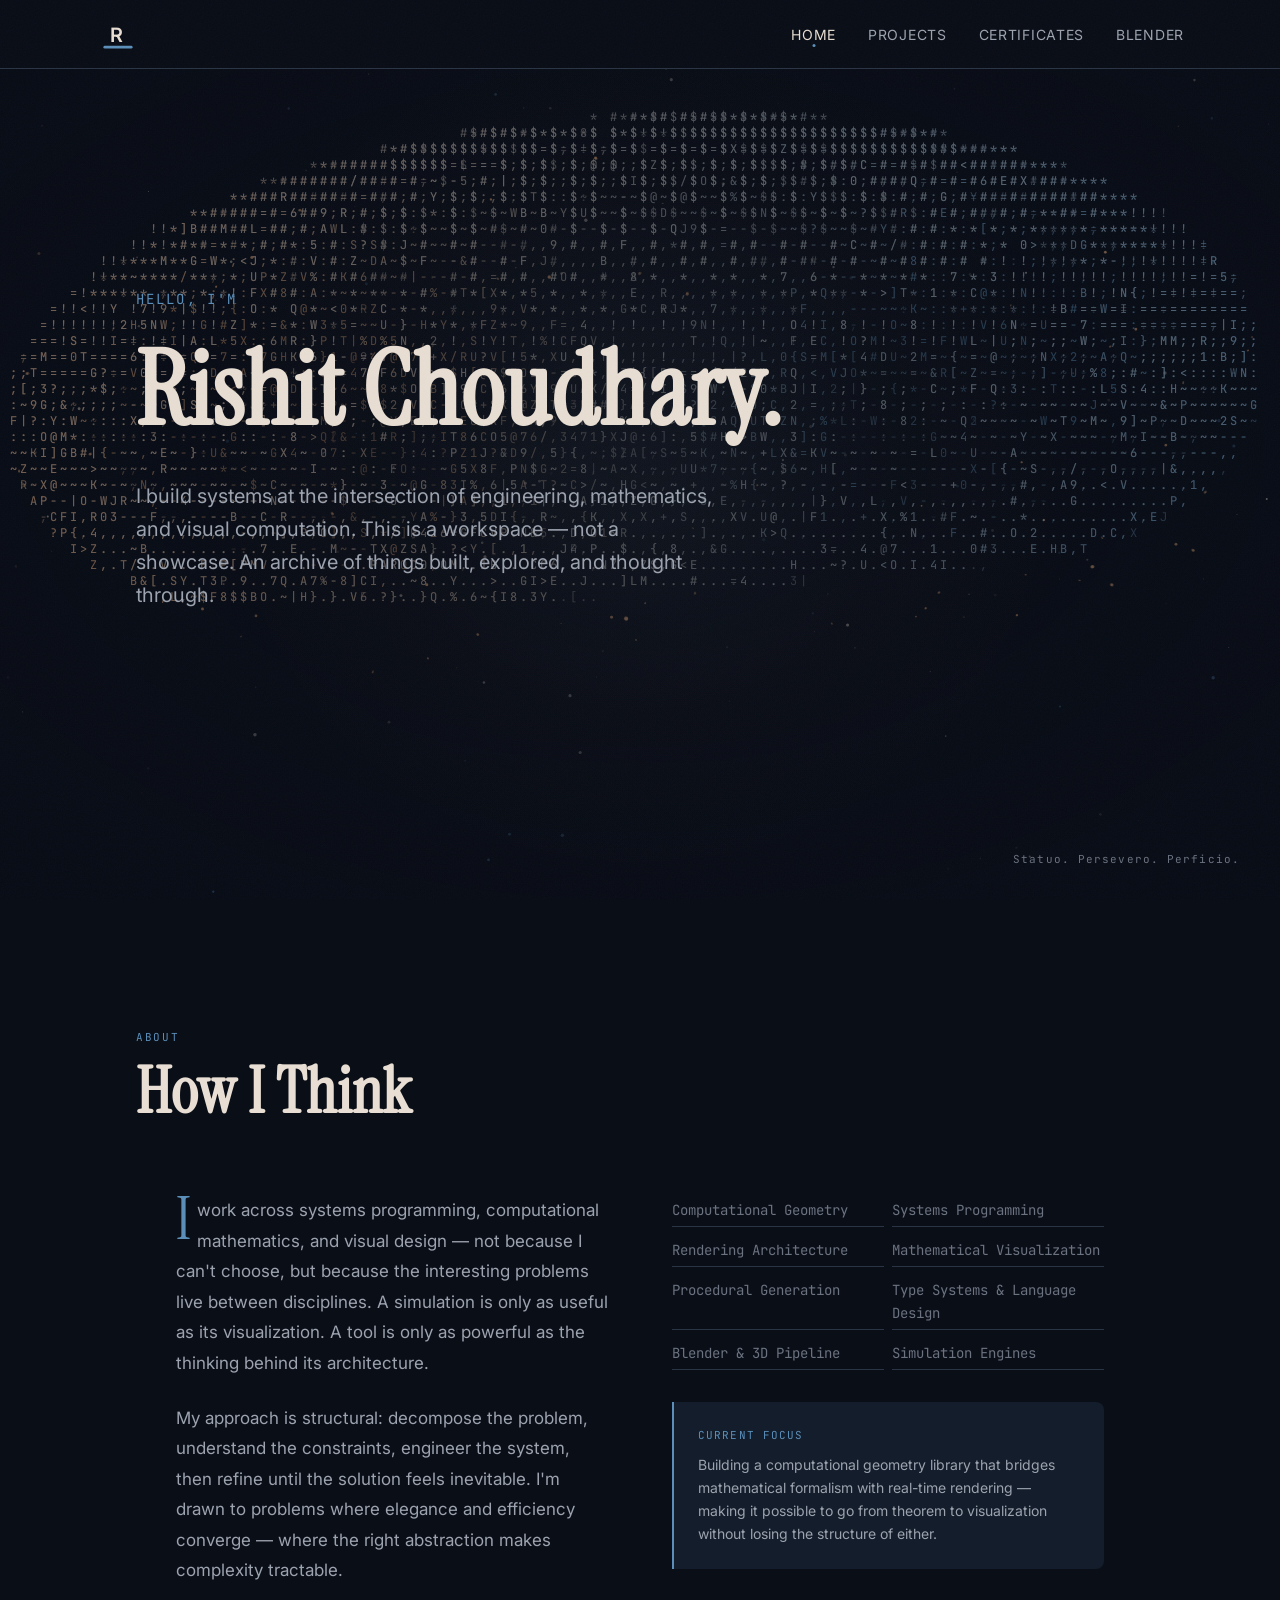
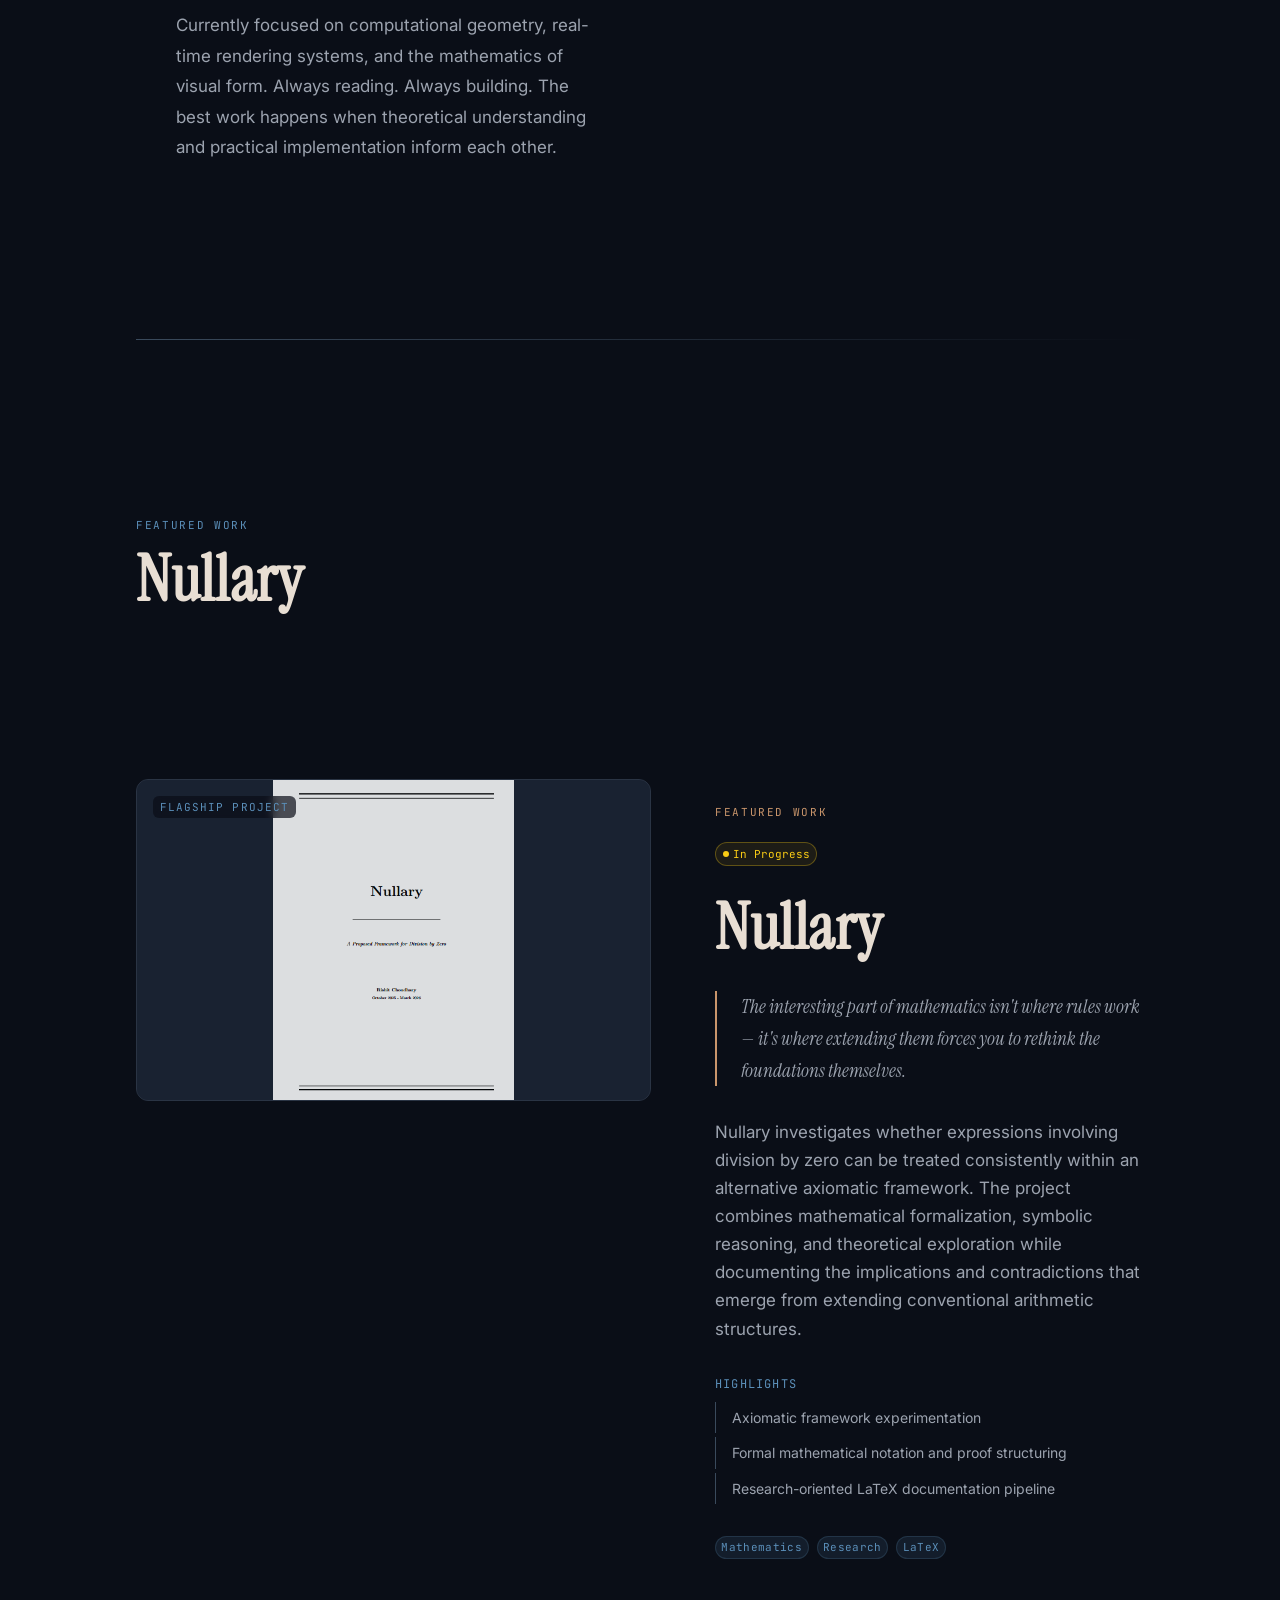
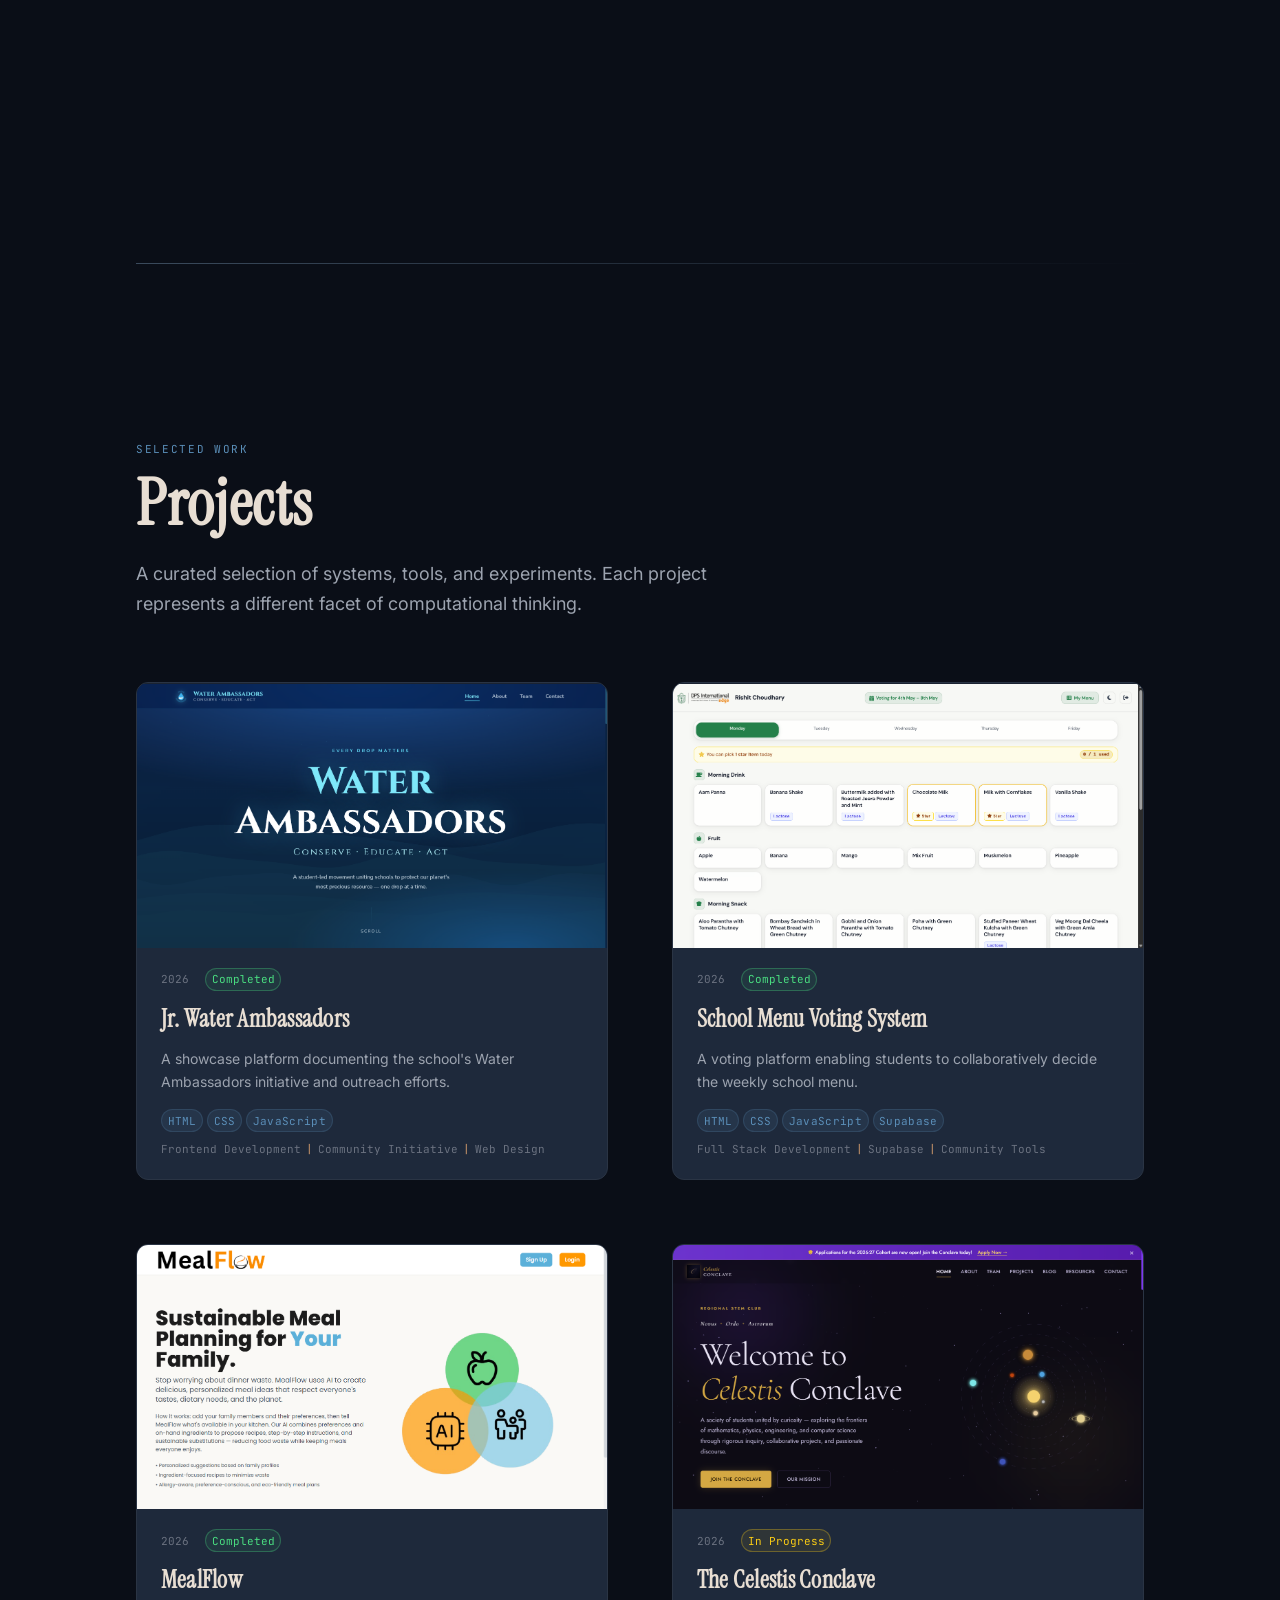
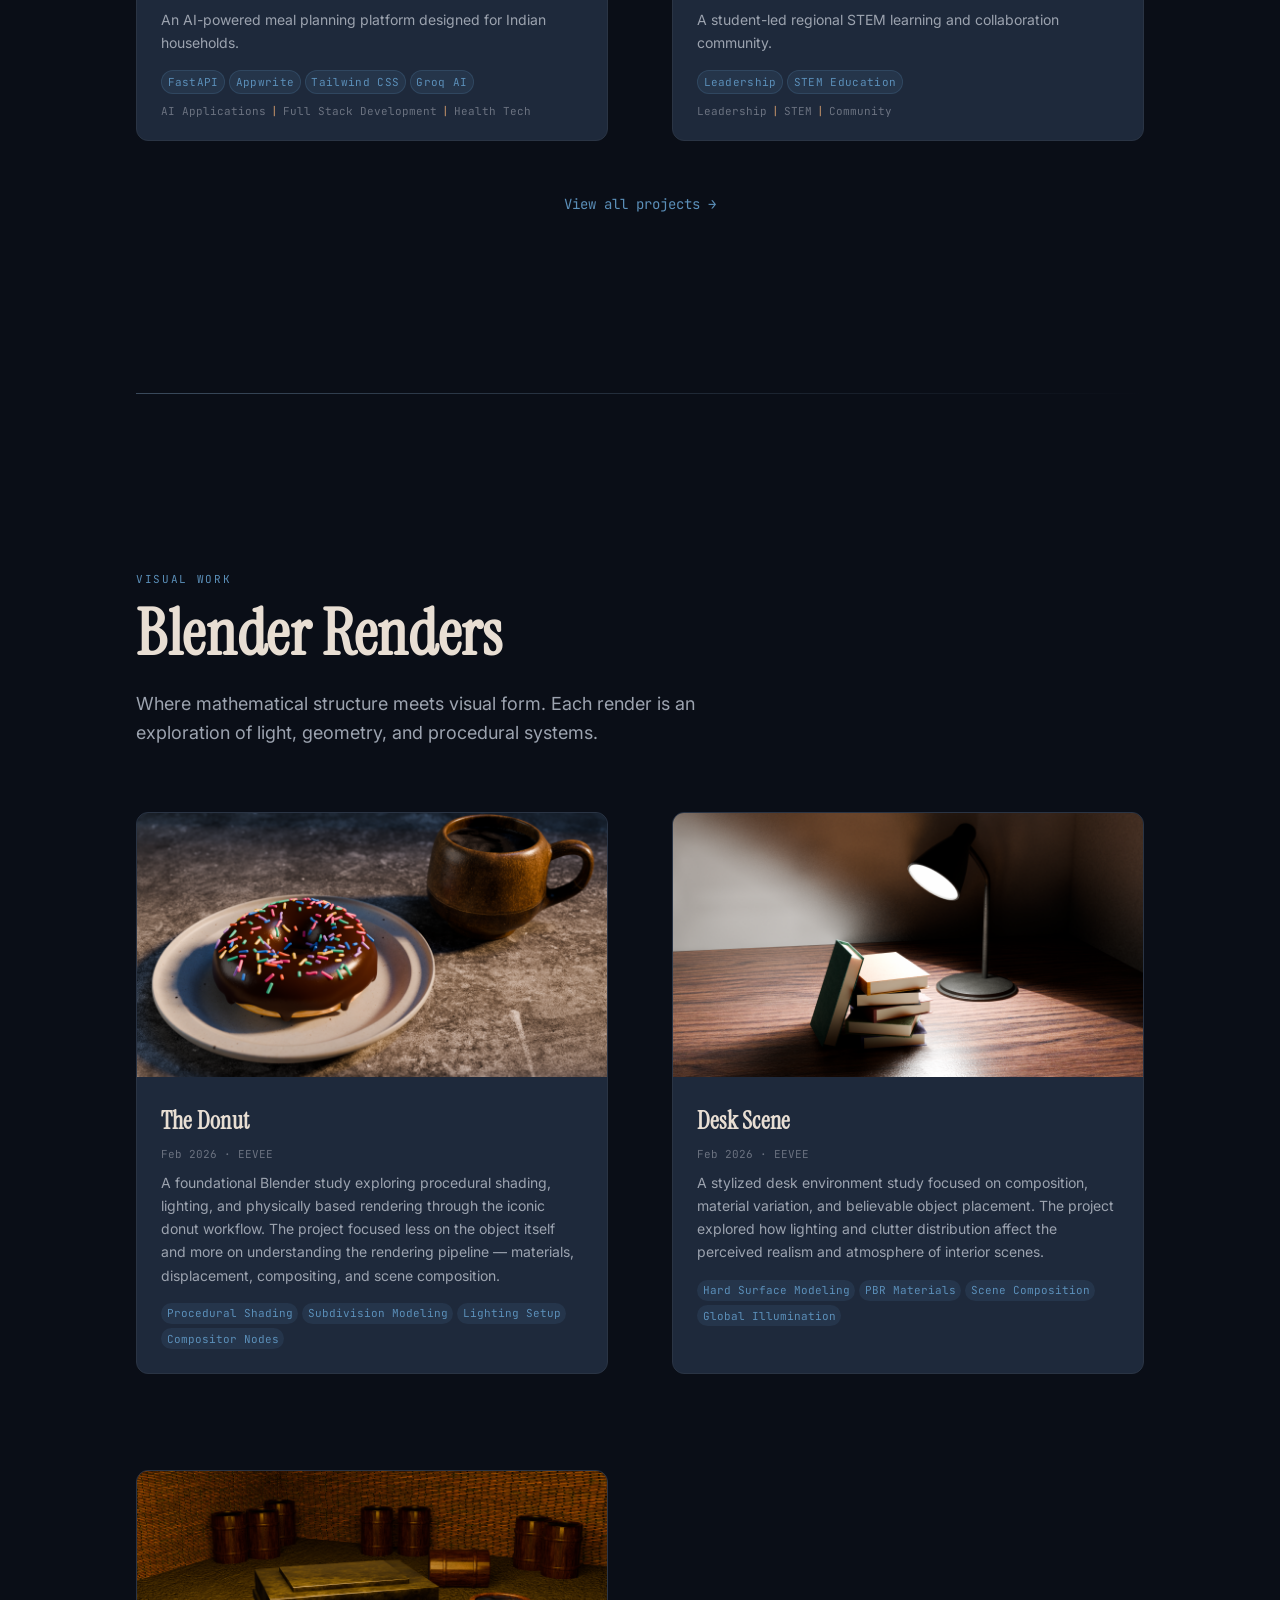
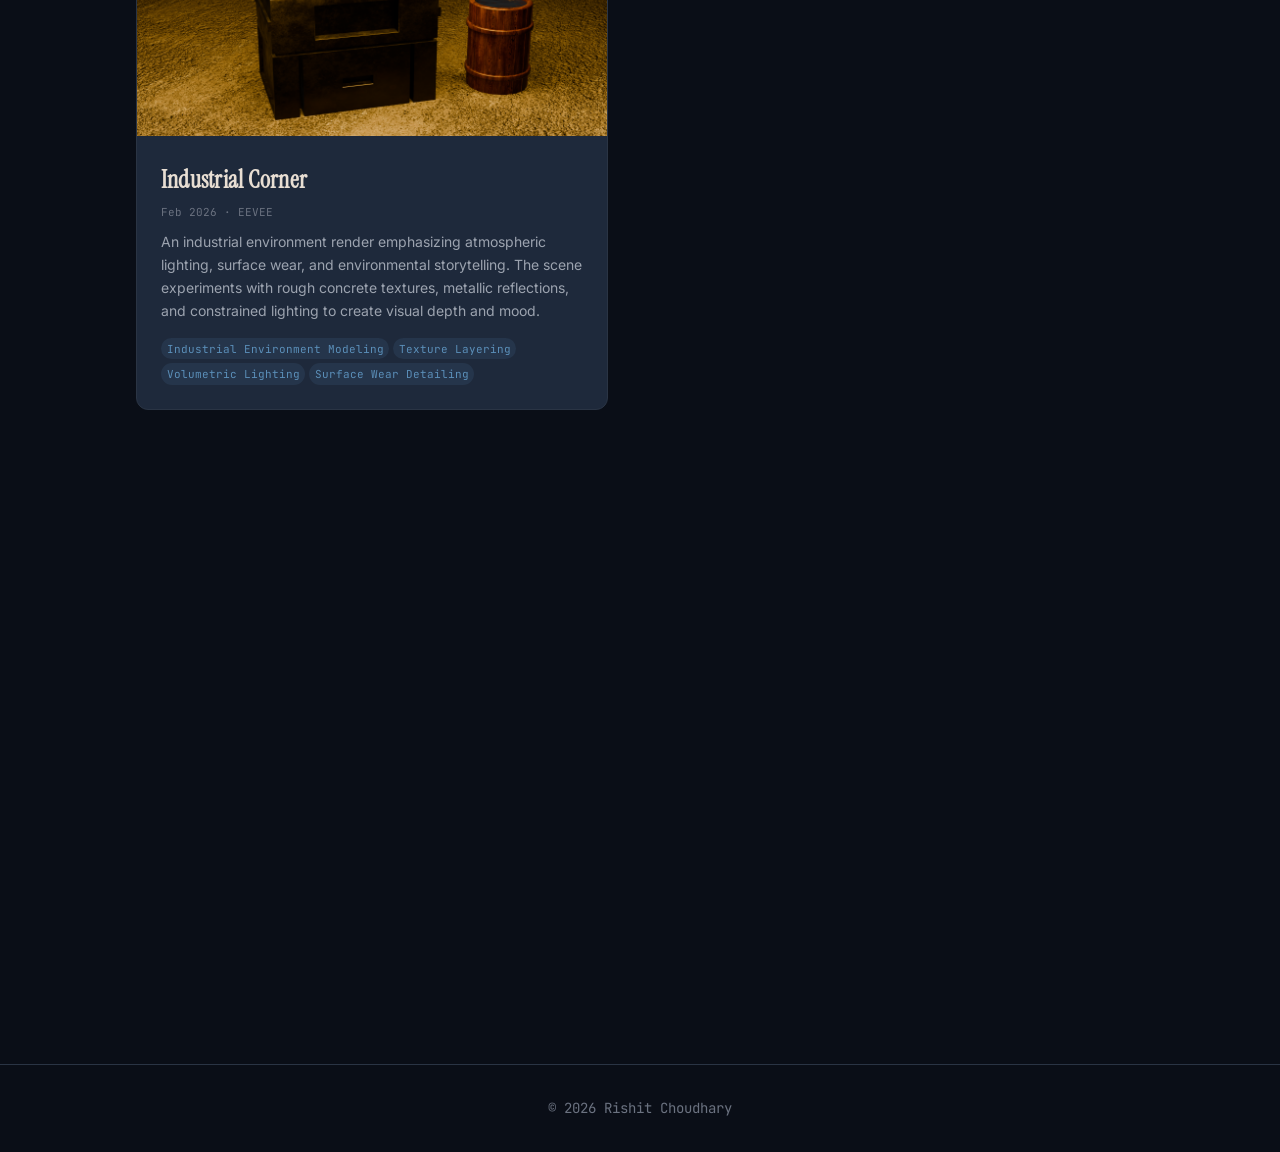
==== index.html @ a203caaf "Monogram changes" ====
<!doctype html>
<html lang="en">
    <head>
        <meta charset="UTF-8" />
        <meta name="viewport" content="width=device-width, initial-scale=1.0" />
        <title>Rishit — Systems, Computation, Visual Thinking</title>
        <meta
            name="description"
            content="Personal computational workspace. Systems programming, mathematical experimentation, and visual computation."
        />
        <link rel="stylesheet" href="assets/css/main.css" />
        <!-- Favicon placeholder -->
        <link rel="icon" href="assets/favicon/favicon.ico" type="image/x-icon" />
    </head>
    <body class="page page--home">
        <!-- Navbar -->
        <nav class="navbar" role="navigation" aria-label="Main navigation">
            <div class="navbar__inner">
                <a href="/index.html" class="navbar__brand"
                    ><span class="navbar__monogram"
                        ><svg viewBox="0 0 40 40" xmlns="http://www.w3.org/2000/svg">
                            <text class="navbar__monogram-letter" x="20" y="21">R</text>
                            <line
                                class="navbar__monogram-accent"
                                x1="8"
                                y1="32"
                                x2="32"
                                y2="32"
                                stroke-width="2.5"
                                stroke-linecap="round"
                            /></svg></span
                ></a>
                <ul class="navbar__links">
                    <!-- Dynamically rendered by main.js -->
                </ul>
                <button class="navbar__toggle" aria-label="Toggle menu" aria-expanded="false">
                    <span></span>
                    <span></span>
                    <span></span>
                </button>
            </div>
            <div class="navbar__mobile-menu">
                <div class="navbar__mobile-menu-links">
                    <!-- Dynamically rendered -->
                </div>
            </div>
        </nav>

        <!-- Hero Section -->
        <section class="hero" id="hero">
            <div class="hero__canvas-container" id="donut-canvas"></div>
            <div class="hero__content container">
                <div class="hero__greeting"></div>
                <h1 class="hero__title"></h1>
                <p class="hero__subtitle"></p>
            </div>

            <div class="hero__system-label"></div>
        </section>

        <!-- Philosophy Section -->
        <section class="section philosophy" id="philosophy">
            <div class="container">
                <div class="section__header reveal">
                    <div class="section__label">About</div>
                    <h2 class="section__title"></h2>
                </div>
                <div class="philosophy__content">
                    <div class="philosophy__text reveal reveal-delay-1"></div>
                    <div class="reveal reveal-delay-2">
                        <div class="philosophy__interests"></div>
                        <div class="philosophy__focus">
                            <div class="philosophy__focus-label">CURRENT FOCUS</div>
                            <div class="philosophy__focus-text"></div>
                        </div>
                    </div>
                </div>
            </div>
        </section>

        <!-- Section Divider -->
        <div class="container">
            <div class="section__divider"></div>
        </div>

        <!-- Featured Project (Cinematic Centerpiece) -->
        <section class="section" id="featured">
            <div class="container">
                <div class="section__header reveal">
                    <div class="section__label">Featured Work</div>
                    <h2 class="section__title">Computational Geometry Engine</h2>
                </div>
            </div>
            <div class="featured-project reveal"></div>
        </section>

        <!-- Section Divider -->
        <div class="container">
            <div class="section__divider"></div>
        </div>

        <!-- Curated Projects -->
        <section class="section" id="projects">
            <div class="container">
                <div class="section__header reveal">
                    <div class="section__label">Selected Work</div>
                    <h2 class="section__title">Projects</h2>
                    <p class="section__subtitle">
                        A curated selection of systems, tools, and experiments. Each project represents a different
                        facet of computational thinking.
                    </p>
                </div>
                <div class="home-projects__grid reveal">
                    <!-- Dynamically rendered by main.js -->
                </div>
                <div style="text-align: center; margin-top: var(--space-2xl)" class="reveal">
                    <a href="/projects.html" class="featured-project__link" style="font-size: 0.875rem"
                        >View all projects &rarr;</a
                    >
                </div>
            </div>
        </section>

        <!-- Section Divider -->
        <div class="container">
            <div class="section__divider"></div>
        </div>

        <!-- Blender Showcase -->
        <section class="section" id="blender">
            <div class="container">
                <div class="section__header reveal">
                    <div class="section__label">Visual Work</div>
                    <h2 class="section__title">Blender Renders</h2>
                    <p class="section__subtitle">
                        Where mathematical structure meets visual form. Each render is an exploration of light,
                        geometry, and procedural systems.
                    </p>
                </div>
                <div
                    class="home-blender__grid reveal"
                    style="
                        display: grid;
                        grid-template-columns: repeat(auto-fill, minmax(300px, 1fr));
                        gap: var(--space-3xl);
                    "
                >
                    <!-- Dynamically rendered by main.js -->
                </div>
                <div style="text-align: center; margin-top: var(--space-2xl)" class="reveal">
                    <a href="/blender.html" class="featured-project__link" style="font-size: 0.875rem"
                        >View all renders &rarr;</a
                    >
                </div>
            </div>
        </section>

        <!-- Contact Section -->
        <section class="section contact" id="contact">
            <div class="contact__inner container">
                <h2 class="contact__heading reveal"></h2>
                <p class="contact__statement reveal reveal-delay-1"></p>
                <div class="contact__links reveal reveal-delay-2"></div>
            </div>
        </section>

        <!-- Footer -->
        <footer class="footer">
            <div class="footer__inner">
                <div class="footer__copyright"></div>
                <div class="footer__built"></div>
            </div>
        </footer>

        <!-- Data Files (loaded first) -->
        <script src="assets/js/data/site.js"></script>
        <script src="assets/js/data/projects.js"></script>
        <script src="assets/js/data/certificates.js"></script>
        <script src="assets/js/data/blender.js"></script>

        <!-- JS Modules -->
        <script src="assets/js/modal.js"></script>
        <script src="assets/js/carousel.js"></script>
        <script src="assets/js/filters.js"></script>
        <script src="assets/js/main.js"></script>
    </body>
</html>
---- assets/css/main.css ----
/* ============================================================
   MAIN.CSS — Portfolio Design System
   "systems thinker with artistic precision"
   Editorial layouts · Engineered systems · Archival interfaces
   Cinematic minimalism · Computational aesthetics · Tactile dark
   ============================================================ */

/* ------------------------------------------------------------
   0. GOOGLE FONTS IMPORT
   ------------------------------------------------------------ */
@import url('https://fonts.googleapis.com/css2?family=Instrument+Serif:ital@0;1&family=Inter:wght@300;400;500;600&family=JetBrains+Mono:wght@300;400;500&display=swap');

/* ------------------------------------------------------------
   1. CUSTOM PROPERTIES
   ------------------------------------------------------------ */
:root {
    /* Color Palette */
    --bg-primary: #0a0e17;
    --bg-secondary: #111827;
    --bg-tertiary: #1a2332;
    --bg-surface: #1e293b;
    --bg-surface-hover: #243044;
    --border: #2a3444;
    --border-accent: #3a4a5c;
    --text-primary: #e8ded3;
    --text-secondary: #9ca3af;
    --text-tertiary: #6b7280;
    --accent-blue: #5b8fb9;
    --accent-amber: #c9956b;
    --accent-blue-dim: rgba(91, 143, 185, 0.12);
    --accent-amber-dim: rgba(201, 149, 107, 0.12);
    --overlay: rgba(5, 8, 15, 0.85);
    --noise-opacity: 0.03;

    /* Typography Scale */
    --hero-size: clamp(3.5rem, 8vw, 7.5rem);
    --h1-size: clamp(2.25rem, 5vw, 4rem);
    --h2-size: clamp(1.75rem, 3vw, 2.75rem);
    --h3-size: clamp(1.25rem, 2vw, 1.5rem);
    --body-size: 1.0625rem;
    --small-size: 0.875rem;
    --label-size: 0.75rem;
    --tiny-size: 0.6875rem;

    /* Font Weights */
    --weight-light: 300;
    --weight-regular: 400;
    --weight-medium: 500;
    --weight-semibold: 600;

    /* Line Heights */
    --lh-tight: 1.1;
    --lh-heading: 1.2;
    --lh-body: 1.65;
    --lh-relaxed: 1.8;

    /* Spacing System */
    --space-xs: 0.25rem;
    --space-sm: 0.5rem;
    --space-md: 1rem;
    --space-lg: 1.5rem;
    --space-xl: 2rem;
    --space-2xl: 3rem;
    --space-3xl: 4rem;
    --space-4xl: 6rem;
    --space-5xl: 8rem;
    --section-spacing: clamp(5rem, 10vw, 8rem);
    --content-max: 68rem;
    --content-max-wide: 84rem;
    --content-padding: clamp(1.25rem, 4vw, 2.5rem);
}

/* ------------------------------------------------------------
   2. RESET & BASE
   ------------------------------------------------------------ */
*,
*::before,
*::after {
    box-sizing: border-box;
    margin: 0;
    padding: 0;
}

html {
    font-size: 100%;
    scroll-behavior: smooth;
    -webkit-text-size-adjust: 100%;
    text-size-adjust: 100%;
}

body {
    min-height: 100vh;
    background-color: var(--bg-primary);
    color: var(--text-primary);
    font-family:
        'Inter',
        -apple-system,
        BlinkMacSystemFont,
        'Segoe UI',
        system-ui,
        sans-serif;
    font-size: var(--body-size);
    line-height: var(--lh-body);
    font-weight: var(--weight-regular);
    -webkit-font-smoothing: antialiased;
    -moz-osx-font-smoothing: grayscale;
    text-rendering: optimizeLegibility;
    overflow-x: hidden;
}

::selection {
    background-color: rgba(91, 143, 185, 0.35);
    color: var(--text-primary);
}

::-moz-selection {
    background-color: rgba(91, 143, 185, 0.35);
    color: var(--text-primary);
}

img,
picture,
video,
canvas,
svg {
    display: block;
    max-width: 100%;
}

input,
button,
textarea,
select {
    font: inherit;
    color: inherit;
}

a {
    color: inherit;
    text-decoration: none;
}

ul,
ol {
    list-style: none;
}

button {
    cursor: pointer;
    border: none;
    background: none;
}

table {
    border-collapse: collapse;
    border-spacing: 0;
}

/* ------------------------------------------------------------
   3. NOISE TEXTURE OVERLAY
   ------------------------------------------------------------ */
body::before {
    content: '';
    position: fixed;
    top: 0;
    left: 0;
    width: 100%;
    height: 100%;
    pointer-events: none;
    z-index: 9999;
    opacity: var(--noise-opacity);
    background-image: url("data:image/svg+xml,%3Csvg viewBox='0 0 256 256' xmlns='http://www.w3.org/2000/svg'%3E%3Cfilter id='noiseFilter'%3E%3CfeTurbulence type='fractalNoise' baseFrequency='0.85' numOctaves='4' stitchTiles='stitch'/%3E%3C/filter%3E%3Crect width='100%25' height='100%25' filter='url(%23noiseFilter)'/%3E%3C/svg%3E");
    background-repeat: repeat;
    background-size: 256px 256px;
}

/* ------------------------------------------------------------
   4. NAVBAR
   ------------------------------------------------------------ */
.navbar {
    position: fixed;
    top: 0;
    left: 0;
    width: 100%;
    z-index: 1000;
    background: rgba(10, 14, 23, 0.8);
    backdrop-filter: blur(12px);
    -webkit-backdrop-filter: blur(12px);
    border-bottom: 1px solid var(--border);
    height: auto;
    padding: 0.75rem var(--content-padding);
    transition:
        transform 0.3s ease,
        background 0.3s ease;
}

.navbar.navbar--hidden {
    transform: translateY(-100%);
}

.navbar__inner {
    max-width: var(--content-max);
    margin: 0 auto;
    display: flex;
    justify-content: space-between;
    align-items: center;
}

.navbar__brand {
    color: var(--text-primary);
    text-decoration: none;
    transition: opacity 0.2s ease;
    display: flex;
    align-items: center;
}

.navbar__brand:hover {
    opacity: 0.85;
}

.navbar__monogram {
    display: inline-flex;
    align-items: center;
    justify-content: center;
    width: 44px;
    height: 44px;
    position: relative;
}

.navbar__monogram svg {
    width: 100%;
    height: 100%;
}

.navbar__monogram-letter {
    font-family:
        'Inter',
        -apple-system,
        BlinkMacSystemFont,
        'Segoe UI',
        system-ui,
        sans-serif;
    fill: var(--text-primary);
    font-size: 18px;
    font-weight: 600;
    letter-spacing: 2px;
    dominant-baseline: central;
    text-anchor: middle;
    transition: fill 0.3s ease;
}

.navbar__monogram-accent {
    stroke: var(--accent-blue);
    fill: none;
    transition: stroke 0.3s ease;
}

.navbar__brand:hover .navbar__monogram-accent {
    stroke: var(--accent-amber);
}

.navbar__brand:hover .navbar__monogram-letter {
    fill: var(--text-primary);
}

.navbar__links {
    display: flex;
    gap: 2rem;
    list-style: none;
    align-items: center;
}

.navbar__link {
    font-family:
        'Inter',
        -apple-system,
        BlinkMacSystemFont,
        'Segoe UI',
        system-ui,
        sans-serif;
    font-size: var(--small-size);
    color: var(--text-secondary);
    text-decoration: none;
    letter-spacing: 0.05em;
    text-transform: uppercase;
    transition: color 0.2s ease;
    position: relative;
}

.navbar__link:hover,
.navbar__link.active {
    color: var(--text-primary);
}

.navbar__link.active::after {
    content: '';
    position: absolute;
    bottom: -4px;
    left: 50%;
    transform: translateX(-50%);
    width: 3px;
    height: 3px;
    border-radius: 50%;
    background-color: var(--accent-blue);
}

/* Navbar Toggle (Mobile) */
.navbar__toggle {
    display: none;
    flex-direction: column;
    gap: 5px;
    background: none;
    border: none;
    cursor: pointer;
    padding: 4px;
    z-index: 1001;
}

.navbar__toggle span {
    display: block;
    width: 20px;
    height: 2px;
    background-color: var(--text-secondary);
    transition:
        transform 0.3s ease,
        opacity 0.3s ease,
        background-color 0.3s ease;
}

.navbar__toggle.active span:nth-child(1) {
    transform: translateY(7px) rotate(45deg);
    background-color: var(--text-primary);
}

.navbar__toggle.active span:nth-child(2) {
    opacity: 0;
}

.navbar__toggle.active span:nth-child(3) {
    transform: translateY(-7px) rotate(-45deg);
    background-color: var(--text-primary);
}

/* Navbar Mobile Menu */
.navbar__mobile-menu {
    display: none;
    position: fixed;
    top: 0;
    left: 0;
    width: 100%;
    height: 100vh;
    background: rgba(10, 14, 23, 0.95);
    backdrop-filter: blur(20px);
    -webkit-backdrop-filter: blur(20px);
    z-index: 999;
    flex-direction: column;
    justify-content: center;
    align-items: center;
    gap: var(--space-xl);
    opacity: 0;
    pointer-events: none;
    transition: opacity 0.3s ease;
}

.navbar__mobile-menu.active {
    opacity: 1;
    pointer-events: auto;
}

.navbar__mobile-menu-links {
    display: flex;
    flex-direction: column;
    align-items: center;
    gap: var(--space-xl);
}

.navbar__mobile-link {
    font-family:
        'Inter',
        -apple-system,
        BlinkMacSystemFont,
        'Segoe UI',
        system-ui,
        sans-serif;
    font-size: 1.5rem;
    font-weight: var(--weight-light);
    color: var(--text-secondary);
    text-decoration: none;
    letter-spacing: 0.12em;
    text-transform: uppercase;
    transition:
        color 0.25s ease,
        opacity 0.25s ease;
    position: relative;
    padding: 0.25rem 0;
}

.navbar__mobile-link:hover {
    color: var(--text-primary);
}

.navbar__mobile-link.active {
    color: var(--text-primary);
    font-weight: var(--weight-medium);
}

.navbar__mobile-link.active::after {
    content: '';
    position: absolute;
    bottom: -2px;
    left: 50%;
    transform: translateX(-50%);
    width: 4px;
    height: 4px;
    border-radius: 50%;
    background-color: var(--accent-blue);
}

/* Close button inside mobile menu */
.navbar__mobile-close {
    position: absolute;
    top: 1.25rem;
    right: 1.5rem;
    background: none;
    border: none;
    cursor: pointer;
    padding: 0.5rem;
    z-index: 1001;
}

.navbar__mobile-close::before,
.navbar__mobile-close::after {
    content: '';
    display: block;
    width: 20px;
    height: 2px;
    background-color: var(--text-secondary);
    transition: background-color 0.2s ease;
}

.navbar__mobile-close::before {
    transform: rotate(45deg) translateY(1px);
}

.navbar__mobile-close::after {
    transform: rotate(-45deg) translateY(-1px);
}

.navbar__mobile-close:hover::before,
.navbar__mobile-close:hover::after {
    background-color: var(--text-primary);
}

/* ------------------------------------------------------------
   5. HERO SECTION
   ------------------------------------------------------------ */
.hero {
    min-height: 100vh;
    display: flex;
    align-items: center;
    position: relative;
    overflow: hidden;
}

.hero__canvas-container {
    position: absolute;
    top: 0;
    left: 0;
    width: 100%;
    height: 100%;
    z-index: 1;
}

.hero__canvas-container canvas {
    width: 100%;
    height: 100%;
}

/* Dark overlay to ensure hero text readability over the donut */
.hero__canvas-container::after {
    content: '';
    position: absolute;
    inset: 0;
    background: radial-gradient(
        ellipse 70% 60% at 50% 50%,
        rgba(10, 14, 23, 0.55) 0%,
        rgba(10, 14, 23, 0.35) 50%,
        rgba(10, 14, 23, 0.1) 100%
    );
    pointer-events: none;
}

.hero__content {
    position: relative;
    z-index: 2;
    max-width: var(--content-max);
    margin: 0 auto;
    padding: var(--space-5xl) var(--content-padding);
    width: 100%;
}

.hero__greeting {
    font-family: 'JetBrains Mono', 'SF Mono', 'Fira Code', 'Cascadia Code', monospace;
    font-size: var(--small-size);
    color: var(--accent-blue);
    letter-spacing: 0.15em;
    text-transform: uppercase;
    margin-bottom: var(--space-lg);
}

.hero__title {
    font-family: 'Instrument Serif', Georgia, 'Times New Roman', serif;
    font-size: var(--hero-size);
    line-height: var(--lh-tight);
    color: var(--text-primary);
    letter-spacing: 0.01em;
    margin-bottom: var(--space-xl);
}

.hero__subtitle {
    font-family:
        'Inter',
        -apple-system,
        BlinkMacSystemFont,
        'Segoe UI',
        system-ui,
        sans-serif;
    font-size: clamp(1rem, 2vw, 1.25rem);
    color: var(--text-secondary);
    max-width: 36rem;
    line-height: var(--lh-body);
}

.hero__system-label {
    font-family: 'JetBrains Mono', 'SF Mono', 'Fira Code', 'Cascadia Code', monospace;
    font-size: var(--tiny-size);
    color: var(--text-tertiary);
    letter-spacing: 0.1em;
    position: absolute;
    bottom: 2rem;
    right: var(--content-padding);
    z-index: 2;
}

/* ------------------------------------------------------------
   6. SECTION SYSTEM
   ------------------------------------------------------------ */
.section {
    padding: var(--section-spacing) 0;
}

.section__header {
    margin-bottom: var(--space-3xl);
}

.section__label {
    font-family: 'JetBrains Mono', 'SF Mono', 'Fira Code', 'Cascadia Code', monospace;
    font-size: var(--tiny-size);
    color: var(--accent-blue);
    letter-spacing: 0.15em;
    text-transform: uppercase;
    margin-bottom: var(--space-sm);
}

.section__title {
    font-family: 'Instrument Serif', Georgia, 'Times New Roman', serif;
    font-size: var(--h1-size);
    line-height: var(--lh-heading);
    color: var(--text-primary);
    letter-spacing: 0.01em;
}

.section__subtitle {
    font-family:
        'Inter',
        -apple-system,
        BlinkMacSystemFont,
        'Segoe UI',
        system-ui,
        sans-serif;
    font-size: clamp(1rem, 1.5vw, 1.125rem);
    color: var(--text-secondary);
    max-width: 40rem;
    line-height: var(--lh-body);
    margin-top: var(--space-md);
}

.section__divider {
    height: 1px;
    background: linear-gradient(to right, var(--border-accent), transparent);
    margin: var(--space-2xl) 0;
}

/* ------------------------------------------------------------
   7. PHILOSOPHY SECTION
   ------------------------------------------------------------ */
.philosophy {
    /* Specific styling for the about/philosophy section */
}

.philosophy__content {
    display: grid;
    grid-template-columns: 1fr 1fr;
    gap: var(--space-3xl);
    max-width: var(--content-max);
    margin: 0 auto;
    padding: 0 var(--content-padding);
}

.philosophy__text p {
    font-size: var(--body-size);
    line-height: var(--lh-relaxed);
    color: var(--text-secondary);
    margin-bottom: var(--space-lg);
}

.philosophy__text p:last-child {
    margin-bottom: 0;
}

.philosophy__text p:first-of-type::first-letter {
    font-family: 'Instrument Serif', Georgia, 'Times New Roman', serif;
    font-size: 3.5em;
    float: left;
    line-height: 0.8;
    margin-right: 0.1em;
    color: var(--accent-blue);
}

.philosophy__interests {
    display: grid;
    grid-template-columns: repeat(2, 1fr);
    gap: var(--space-sm);
}

.philosophy__interest {
    font-family: 'JetBrains Mono', 'SF Mono', 'Fira Code', 'Cascadia Code', monospace;
    font-size: var(--small-size);
    color: var(--text-tertiary);
    padding: var(--space-xs) 0;
    border-bottom: 1px solid var(--border);
}

.philosophy__focus {
    margin-top: var(--space-xl);
    padding: var(--space-lg);
    border-left: 2px solid var(--accent-blue);
    background: var(--accent-blue-dim);
    border-radius: 0 0.5rem 0.5rem 0;
}

.philosophy__focus-label {
    font-family: 'JetBrains Mono', 'SF Mono', 'Fira Code', 'Cascadia Code', monospace;
    font-size: var(--tiny-size);
    color: var(--accent-blue);
    letter-spacing: 0.1em;
    margin-bottom: var(--space-sm);
}

.philosophy__focus-text {
    font-size: var(--small-size);
    color: var(--text-secondary);
    line-height: var(--lh-body);
}

/* ------------------------------------------------------------
   8. FEATURED PROJECT — Cinematic Centerpiece
   ------------------------------------------------------------ */
.featured-project {
    position: relative;
    padding: var(--space-4xl) 0;
}

.featured-project__inner {
    max-width: var(--content-max);
    margin: 0 auto;
    display: grid;
    grid-template-columns: 1.2fr 1fr;
    gap: var(--space-3xl);
    align-items: start;
    padding: 0 var(--content-padding);
}

.featured-project__visual {
    position: sticky;
    top: 5rem;
    aspect-ratio: 16 / 10;
    background: var(--bg-tertiary);
    border: 1px solid var(--border);
    border-radius: 0.75rem;
    overflow: hidden;
}

.featured-project__visual img {
    width: 100%;
    height: 100%;
    object-fit: contain;
    background: var(--bg-tertiary);
    opacity: 0.85;
    position: relative;
    z-index: 0;
}

.featured-project__visual .no-image {
    display: flex;
    align-items: center;
    justify-content: center;
    height: 100%;
    font-family: 'JetBrains Mono', 'SF Mono', 'Fira Code', 'Cascadia Code', monospace;
    font-size: var(--small-size);
    color: var(--text-tertiary);
}

.featured-project__visual-label {
    position: absolute;
    top: var(--space-md);
    left: var(--space-md);
    font-family: 'JetBrains Mono', 'SF Mono', 'Fira Code', 'Cascadia Code', monospace;
    font-size: var(--tiny-size);
    color: var(--accent-blue);
    letter-spacing: 0.1em;
    background: rgba(10, 14, 23, 0.7);
    padding: 0.2em 0.6em;
    border-radius: 0.375rem;
    backdrop-filter: blur(4px);
    -webkit-backdrop-filter: blur(4px);
    z-index: 2;
}

.featured-project__content {
    padding-top: var(--space-lg);
}

.featured-project__label {
    font-family: 'JetBrains Mono', 'SF Mono', 'Fira Code', 'Cascadia Code', monospace;
    font-size: var(--tiny-size);
    color: var(--accent-amber);
    letter-spacing: 0.15em;
    text-transform: uppercase;
    margin-bottom: var(--space-md);
}

.featured-project__title {
    font-family: 'Instrument Serif', Georgia, 'Times New Roman', serif;
    font-size: var(--h1-size);
    line-height: var(--lh-heading);
    color: var(--text-primary);
    margin-bottom: var(--space-lg);
    letter-spacing: 0.01em;
}

.featured-project__quote {
    font-family: 'Instrument Serif', Georgia, 'Times New Roman', serif;
    font-style: italic;
    font-size: clamp(1.1rem, 1.5vw, 1.3rem);
    color: var(--text-secondary);
    border-left: 2px solid var(--accent-amber);
    padding-left: var(--space-lg);
    margin-bottom: var(--space-xl);
    line-height: var(--lh-body);
}

.featured-project__description {
    font-size: var(--body-size);
    color: var(--text-secondary);
    line-height: var(--lh-body);
    margin-bottom: var(--space-xl);
}

.featured-project__architecture {
    margin-bottom: var(--space-xl);
}

.featured-project__architecture-title {
    font-family: 'JetBrains Mono', 'SF Mono', 'Fira Code', 'Cascadia Code', monospace;
    font-size: var(--label-size);
    color: var(--accent-blue);
    letter-spacing: 0.1em;
    margin-bottom: var(--space-sm);
}

.featured-project__architecture-text {
    font-size: var(--small-size);
    color: var(--text-tertiary);
    line-height: var(--lh-body);
}

.featured-project__highlights {
    margin-bottom: var(--space-xl);
}

.featured-project__highlights-title {
    font-family: 'JetBrains Mono', 'SF Mono', 'Fira Code', 'Cascadia Code', monospace;
    font-size: var(--label-size);
    color: var(--accent-blue);
    letter-spacing: 0.1em;
    margin-bottom: var(--space-sm);
}

.featured-project__highlight-item {
    font-size: var(--small-size);
    color: var(--text-secondary);
    padding: var(--space-xs) 0;
    padding-left: var(--space-md);
    border-left: 1px solid var(--border-accent);
    margin-bottom: var(--space-xs);
    line-height: var(--lh-body);
}

.featured-project__tech {
    display: flex;
    flex-wrap: wrap;
    gap: var(--space-sm);
    margin-bottom: var(--space-xl);
}

.featured-project__tech-tag {
    font-family: 'JetBrains Mono', 'SF Mono', 'Fira Code', 'Cascadia Code', monospace;
    font-size: var(--tiny-size);
    color: var(--accent-blue);
    padding: 0.25em 0.75em;
    border: 1px solid rgba(91, 143, 185, 0.25);
    border-radius: 999px;
    background: var(--accent-blue-dim);
    letter-spacing: 0.05em;
}

/* --- Featured project status — color-coded pills --- */
.featured-project__status {
    display: inline-flex;
    align-items: center;
    gap: var(--space-xs);
    font-family: 'JetBrains Mono', 'SF Mono', 'Fira Code', 'Cascadia Code', monospace;
    font-size: var(--tiny-size);
    margin-bottom: var(--space-lg);
    padding: 0.2em 0.6em;
    border-radius: 999px;
    border: 1px solid;
}

.featured-project__status--completed {
    color: #4ade80;
    border-color: rgba(74, 222, 128, 0.3);
    background: rgba(74, 222, 128, 0.08);
}
.featured-project__status--completed .featured-project__status-dot {
    background: #4ade80;
}

.featured-project__status--in-progress {
    color: #facc15;
    border-color: rgba(250, 204, 21, 0.3);
    background: rgba(250, 204, 21, 0.08);
}
.featured-project__status--in-progress .featured-project__status-dot {
    background: #facc15;
}

.featured-project__status--planned {
    color: #94a3b8;
    border-color: rgba(148, 163, 184, 0.3);
    background: rgba(148, 163, 184, 0.08);
}
.featured-project__status--planned .featured-project__status-dot {
    background: #94a3b8;
}

.featured-project__status-dot {
    width: 6px;
    height: 6px;
    border-radius: 50%;
    animation: pulse 2s infinite;
}

.featured-project__link {
    font-family: 'JetBrains Mono', 'SF Mono', 'Fira Code', 'Cascadia Code', monospace;
    font-size: var(--small-size);
    color: var(--accent-blue);
    text-decoration: none;
    display: inline-flex;
    align-items: center;
    gap: var(--space-xs);
    transition: gap 0.2s ease;
}

.featured-project__link:hover {
    gap: var(--space-sm);
}

/* ------------------------------------------------------------
   9. PROJECT CARDS — Varied, NOT Uniform
   ------------------------------------------------------------ */

/* --- Common Card Styles --- */
.project-card {
    background: var(--bg-surface);
    border: 1px solid var(--border);
    border-radius: 0.75rem;
    overflow: hidden;
    transition:
        border-color 0.3s ease,
        transform 0.2s ease;
}

.project-card:hover {
    border-color: var(--border-accent);
    transform: translateY(-2px);
    cursor: pointer;
}

.project-card__visual {
    aspect-ratio: 16 / 9;
    background: var(--bg-tertiary);
    position: relative;
    overflow: hidden;
}

.project-card__visual img {
    width: 100%;
    height: 100%;
    object-fit: contain;
    background: var(--bg-tertiary);
    transition: opacity 0.3s ease;
}

.project-card__visual .no-image {
    display: flex;
    align-items: center;
    justify-content: center;
    height: 100%;
    font-family: 'JetBrains Mono', 'SF Mono', 'Fira Code', 'Cascadia Code', monospace;
    font-size: var(--tiny-size);
    color: var(--text-tertiary);
}

.project-card__visual-label {
    position: absolute;
    top: var(--space-md);
    left: var(--space-md);
    font-family: 'JetBrains Mono', 'SF Mono', 'Fira Code', 'Cascadia Code', monospace;
    font-size: var(--tiny-size);
    color: var(--accent-blue);
    letter-spacing: 0.1em;
    background: rgba(10, 14, 23, 0.7);
    padding: 0.2em 0.6em;
    border-radius: 0.375rem;
    backdrop-filter: blur(4px);
    -webkit-backdrop-filter: blur(4px);
}

.project-card__content {
    padding: 1.25rem 1.5rem;
}

.project-card__meta {
    display: flex;
    align-items: center;
    gap: var(--space-md);
    margin-bottom: var(--space-sm);
}

.project-card__year {
    font-family: 'JetBrains Mono', 'SF Mono', 'Fira Code', 'Cascadia Code', monospace;
    font-size: var(--tiny-size);
    color: var(--text-tertiary);
}

/* --- Project card status — color-coded pills --- */
.project-card__status {
    font-family: 'JetBrains Mono', 'SF Mono', 'Fira Code', 'Cascadia Code', monospace;
    font-size: var(--tiny-size);
    padding: 0.15em 0.5em;
    border-radius: 999px;
    border: 1px solid;
}

.project-card__status--completed {
    color: #4ade80;
    border-color: rgba(74, 222, 128, 0.3);
    background: rgba(74, 222, 128, 0.08);
}

.project-card__status--in-progress {
    color: #facc15;
    border-color: rgba(250, 204, 21, 0.3);
    background: rgba(250, 204, 21, 0.08);
}

.project-card__status--planned {
    color: #94a3b8;
    border-color: rgba(148, 163, 184, 0.3);
    background: rgba(148, 163, 184, 0.08);
}

.project-card__title {
    font-family: 'Instrument Serif', Georgia, 'Times New Roman', serif;
    font-size: var(--h3-size);
    color: var(--text-primary);
    margin-bottom: var(--space-sm);
    letter-spacing: 0.01em;
}

.project-card__description {
    font-size: var(--small-size);
    color: var(--text-secondary);
    line-height: var(--lh-body);
    margin-bottom: var(--space-md);
}

.project-card__tech {
    display: flex;
    flex-wrap: wrap;
    gap: var(--space-xs);
}

.project-card__tech-tag {
    font-family: 'JetBrains Mono', 'SF Mono', 'Fira Code', 'Cascadia Code', monospace;
    font-size: var(--tiny-size);
    color: var(--accent-blue);
    padding: 0.15em 0.5em;
    border: 1px solid rgba(91, 143, 185, 0.2);
    border-radius: 999px;
    background: var(--accent-blue-dim);
    letter-spacing: 0.03em;
}

.project-card__tags {
    display: flex;
    flex-wrap: wrap;
    gap: var(--space-xs);
    margin-top: var(--space-sm);
}

.project-card__tag {
    font-family: 'JetBrains Mono', 'SF Mono', 'Fira Code', 'Cascadia Code', monospace;
    font-size: var(--tiny-size);
    color: var(--text-tertiary);
}

.project-card__tag-separator {
    font-family: 'JetBrains Mono', 'SF Mono', 'Fira Code', 'Cascadia Code', monospace;
    font-size: var(--tiny-size);
    color: var(--accent-amber);
    margin: 0 0.1em;
}

/* --- Card Variant: Featured (larger, image-heavy) --- */
.project-card--featured {
    grid-column: span 2;
    display: grid;
    grid-template-columns: 1fr 1fr;
}

.project-card--featured .project-card__visual {
    aspect-ratio: 16 / 10;
}

.project-card--featured .project-card__content {
    display: flex;
    flex-direction: column;
    justify-content: center;
    padding: var(--space-xl);
}

/* --- Card Variant: Standard (balanced) --- */
.project-card--standard {
    display: block;
}

.project-card--standard .project-card__visual {
    aspect-ratio: 16 / 9;
}

/* --- Card Variant: Compact (typography-heavy, minimal) --- */
.project-card--compact {
    display: grid;
    grid-template-columns: auto 1fr;
    gap: var(--space-lg);
}

.project-card--compact .project-card__visual {
    aspect-ratio: 16 / 9;
    width: 120px;
    min-width: 120px;
}

.project-card--compact .project-card__content {
    padding: var(--space-sm) 0;
    display: flex;
    flex-direction: column;
    justify-content: center;
}

.project-card--compact .project-card__title {
    font-size: var(--h4-size);
    font-family: 'Instrument Serif', Georgia, 'Times New Roman', serif;
    font-weight: var(--weight-medium);
}

.project-card--compact .project-card__description {
    font-size: var(--small-size);
    margin-bottom: var(--space-xs);
}

.project-card--no-image .project-card__visual {
    aspect-ratio: auto;
    min-height: 0;
    height: 0;
    overflow: hidden;
    padding: 0;
    margin: 0;
}

.project-card--no-image .project-card__visual .no-image {
    display: none;
}

/* ------------------------------------------------------------
   10. PROJECTS GRID
   ------------------------------------------------------------ */
.home-projects__grid {
    display: grid;
    grid-template-columns: repeat(auto-fill, minmax(300px, 1fr));
    gap: var(--space-3xl);
}

.home-projects__grid .project-card--featured {
    grid-column: span 2;
}

@media (max-width: 768px) {
    .home-projects__grid .project-card--featured {
        grid-column: span 1;
    }
}

.projects-grid {
    display: grid;
    grid-template-columns: repeat(2, 1fr);
    gap: var(--space-2xl);
    max-width: var(--content-max-wide);
    margin: 0 auto;
    padding: 0 var(--content-padding);
}

.projects-grid .project-card--featured {
    grid-column: span 2;
}

/* ------------------------------------------------------------
   11. CERTIFICATES ARCHIVE
   ------------------------------------------------------------ */
.certificates-section {
    /* Archival feel */
}

.certificates-grid {
    display: grid;
    grid-template-columns: repeat(auto-fill, minmax(320px, 1fr));
    gap: var(--space-xl);
    max-width: var(--content-max-wide);
    margin: 0 auto;
    padding: 0 var(--content-padding);
}

.certificate-card {
    background: var(--bg-surface);
    border: 1px solid var(--border);
    border-radius: 0.75rem;
    padding: var(--space-lg);
    transition: border-color 0.3s ease;
}

.certificate-card:hover {
    border-color: var(--border-accent);
    cursor: pointer;
}

.certificate-card__year {
    font-family: 'JetBrains Mono', 'SF Mono', 'Fira Code', 'Cascadia Code', monospace;
    font-size: var(--tiny-size);
    color: var(--accent-blue);
    letter-spacing: 0.1em;
    margin-bottom: var(--space-sm);
}

.certificate-card__title {
    font-family: 'Instrument Serif', Georgia, 'Times New Roman', serif;
    font-size: var(--h3-size);
    color: var(--text-primary);
    letter-spacing: 0.01em;
    margin-bottom: var(--space-xs);
}

.certificate-card__field {
    font-size: var(--small-size);
    color: var(--text-secondary);
    margin-bottom: var(--space-sm);
}

.certificate-card__issuer {
    font-family: 'JetBrains Mono', 'SF Mono', 'Fira Code', 'Cascadia Code', monospace;
    font-size: var(--tiny-size);
    color: var(--text-tertiary);
}

.certificate-card__image {
    margin-top: var(--space-md);
    aspect-ratio: 16 / 10;
    background: var(--bg-tertiary);
    border: 1px solid var(--border);
    border-radius: 0.5rem;
    overflow: hidden;
}

.certificate-card__image img {
    width: 100%;
    height: 100%;
    object-fit: contain;
    background: var(--bg-tertiary);
}

/* ------------------------------------------------------------
   12. BLENDER GALLERY
   ------------------------------------------------------------ */
.blender-section {
    /* Gallery-like */
}

.blender-grid {
    column-count: 2;
    column-gap: var(--space-2xl);
    max-width: var(--content-max-wide);
    margin: 0 auto;
    padding: 0 var(--content-padding);
}

.blender-card {
    break-inside: avoid;
    margin-bottom: var(--space-xl);
    background: var(--bg-surface);
    border: 1px solid var(--border);
    border-radius: 0.75rem;
    overflow: hidden;
    transition: border-color 0.3s ease;
}

.blender-card:hover {
    border-color: var(--border-accent);
}

.blender-card__visual {
    aspect-ratio: auto;
    width: 100%;
    background: var(--bg-tertiary);
    position: relative;
}

.blender-card__visual img {
    width: 100%;
    display: block;
}

.blender-card__content {
    padding: var(--space-lg);
}

.blender-card__title {
    font-family: 'Instrument Serif', Georgia, 'Times New Roman', serif;
    font-size: var(--h3-size);
    color: var(--text-primary);
    letter-spacing: 0.01em;
    margin-bottom: var(--space-xs);
}

.blender-card__meta {
    font-family: 'JetBrains Mono', 'SF Mono', 'Fira Code', 'Cascadia Code', monospace;
    font-size: var(--tiny-size);
    color: var(--text-tertiary);
    margin-bottom: var(--space-sm);
}

.blender-card__description {
    font-size: var(--small-size);
    color: var(--text-secondary);
    line-height: var(--lh-body);
}

.blender-card__techniques {
    display: flex;
    flex-wrap: wrap;
    gap: var(--space-xs);
    margin-top: var(--space-md);
}

.blender-card__technique {
    font-family: 'JetBrains Mono', 'SF Mono', 'Fira Code', 'Cascadia Code', monospace;
    font-size: var(--tiny-size);
    color: var(--accent-blue);
    padding: 0.15em 0.5em;
    border-radius: 999px;
    background: var(--accent-blue-dim);
}

.blender-card__engine {
    font-family: 'JetBrains Mono', 'SF Mono', 'Fira Code', 'Cascadia Code', monospace;
    font-size: var(--tiny-size);
    color: var(--accent-amber);
}

/* ------------------------------------------------------------
   12b. BLENDER LIGHTHOUSE — Spotlight Layout
   Each render gets its own cinematic showcase section.
   Alternating image/content sides for visual rhythm.
   ------------------------------------------------------------ */
.blender-lighthouse {
    max-width: var(--content-max-wide);
    margin: 0 auto;
    padding: 0 var(--content-padding);
}

.blender-lighthouse__item {
    display: grid;
    grid-template-columns: 1.3fr 1fr;
    gap: var(--space-3xl);
    align-items: center;
    padding: var(--space-4xl) 0;
    border-bottom: 1px solid var(--border);
    transition: opacity 0.3s ease;
}

.blender-lighthouse__item:last-child {
    border-bottom: none;
}

.blender-lighthouse__item:hover {
    opacity: 0.95;
}

/* Alternate: image on right, content on left */
.blender-lighthouse__item--reverse {
    grid-template-columns: 1fr 1.3fr;
}

.blender-lighthouse__item--reverse .blender-lighthouse__visual {
    order: 2;
}

.blender-lighthouse__item--reverse .blender-lighthouse__content {
    order: 1;
}

.blender-lighthouse__visual {
    position: relative;
    border-radius: 0.75rem;
    overflow: hidden;
    border: 1px solid var(--border);
    background: var(--bg-tertiary);
}

.blender-lighthouse__visual img {
    width: 100%;
    display: block;
    position: relative;
    z-index: 0;
}

.blender-lighthouse__content {
    padding: var(--space-lg) 0;
}

.blender-lighthouse__number {
    font-family: 'JetBrains Mono', 'SF Mono', 'Fira Code', 'Cascadia Code', monospace;
    font-size: var(--tiny-size);
    color: var(--accent-blue);
    letter-spacing: 0.15em;
    text-transform: uppercase;
    margin-bottom: var(--space-md);
}

.blender-lighthouse__title {
    font-family: 'Instrument Serif', Georgia, 'Times New Roman', serif;
    font-size: var(--h2-size);
    line-height: var(--lh-heading);
    color: var(--text-primary);
    margin-bottom: var(--space-lg);
    letter-spacing: 0.01em;
}

.blender-lighthouse__description {
    font-size: var(--body-size);
    color: var(--text-secondary);
    line-height: var(--lh-body);
    margin-bottom: var(--space-xl);
}

.blender-lighthouse__meta {
    font-family: 'JetBrains Mono', 'SF Mono', 'Fira Code', 'Cascadia Code', monospace;
    font-size: var(--tiny-size);
    color: var(--text-tertiary);
    margin-bottom: var(--space-lg);
}

.blender-lighthouse__techniques {
    display: flex;
    flex-wrap: wrap;
    gap: var(--space-xs);
}

.blender-lighthouse__technique {
    font-family: 'JetBrains Mono', 'SF Mono', 'Fira Code', 'Cascadia Code', monospace;
    font-size: var(--tiny-size);
    color: var(--accent-blue);
    padding: 0.15em 0.5em;
    border-radius: 999px;
    background: var(--accent-blue-dim);
}

/* ------------------------------------------------------------
   13. MODAL SYSTEM
   ------------------------------------------------------------ */
.modal-overlay {
    position: fixed;
    inset: 0;
    background: var(--overlay);
    z-index: 2000;
    display: flex;
    align-items: center;
    justify-content: center;
    opacity: 0;
    pointer-events: none;
    transition: opacity 0.3s ease;
    padding: var(--space-xl);
}

.modal-overlay.active {
    opacity: 1;
    pointer-events: auto;
}

.modal {
    background: var(--bg-secondary);
    border: 1px solid var(--border);
    border-radius: 1rem;
    max-width: 52rem;
    width: 100%;
    max-height: 85vh;
    overflow-y: auto;
    position: relative;
    transform: translateY(20px);
    transition: transform 0.3s ease;
}

.modal-overlay.active .modal {
    transform: translateY(0);
}

.modal__close {
    position: absolute;
    top: var(--space-md);
    right: var(--space-md);
    width: 32px;
    height: 32px;
    background: transparent;
    border: 1px solid var(--border);
    border-radius: 0.5rem;
    color: var(--text-secondary);
    cursor: pointer;
    display: flex;
    align-items: center;
    justify-content: center;
    font-size: 1.25rem;
    transition: all 0.2s ease;
    z-index: 1;
}

.modal__close:hover {
    border-color: var(--border-accent);
    color: var(--text-primary);
}

.modal__header {
    padding: var(--space-xl) var(--space-xl) 0;
}

.modal__label {
    font-family: 'JetBrains Mono', 'SF Mono', 'Fira Code', 'Cascadia Code', monospace;
    font-size: var(--tiny-size);
    color: var(--accent-blue);
    letter-spacing: 0.1em;
    margin-bottom: var(--space-sm);
}

.modal__title {
    font-family: 'Instrument Serif', Georgia, 'Times New Roman', serif;
    font-size: var(--h2-size);
    color: var(--text-primary);
    margin-bottom: var(--space-md);
}

.modal__body {
    padding: var(--space-xl);
}

.modal__body p {
    font-size: var(--body-size);
    color: var(--text-secondary);
    line-height: var(--lh-body);
    margin-bottom: var(--space-lg);
}

.modal__body p:last-child {
    margin-bottom: 0;
}

.modal__section {
    margin-bottom: var(--space-xl);
}

.modal__section:last-child {
    margin-bottom: 0;
}

.modal__section-title {
    font-family: 'JetBrains Mono', 'SF Mono', 'Fira Code', 'Cascadia Code', monospace;
    font-size: var(--label-size);
    color: var(--accent-blue);
    letter-spacing: 0.1em;
    margin-bottom: var(--space-md);
    padding-bottom: var(--space-xs);
    border-bottom: 1px solid var(--border);
}

.modal__quote {
    font-family: 'Instrument Serif', Georgia, 'Times New Roman', serif;
    font-style: italic;
    font-size: 1.125rem;
    color: var(--text-secondary);
    border-left: 2px solid var(--accent-amber);
    padding-left: var(--space-lg);
    margin: var(--space-xl) 0;
    line-height: var(--lh-body);
}

.modal__list {
    list-style: none;
    padding: 0;
}

.modal__list li {
    font-size: var(--small-size);
    color: var(--text-secondary);
    padding: var(--space-xs) 0;
    padding-left: var(--space-md);
    border-left: 1px solid var(--border-accent);
    margin-bottom: var(--space-xs);
    line-height: var(--lh-body);
}

.modal__list li:last-child {
    margin-bottom: 0;
}

.modal__tech {
    display: flex;
    flex-wrap: wrap;
    gap: var(--space-sm);
    margin: var(--space-lg) 0;
}

.modal__tech-tag {
    font-family: 'JetBrains Mono', 'SF Mono', 'Fira Code', 'Cascadia Code', monospace;
    font-size: var(--tiny-size);
    color: var(--accent-blue);
    padding: 0.25em 0.75em;
    border: 1px solid rgba(91, 143, 185, 0.25);
    border-radius: 999px;
    background: var(--accent-blue-dim);
    letter-spacing: 0.05em;
}

/* --- Modal status — color-coded pills --- */
.modal__status {
    font-family: 'JetBrains Mono', 'SF Mono', 'Fira Code', 'Cascadia Code', monospace;
    font-size: 0.75rem;
    padding: 0.15em 0.5em;
    border-radius: 999px;
    border: 1px solid;
}

.modal__status--completed {
    color: #4ade80;
    border-color: rgba(74, 222, 128, 0.3);
    background: rgba(74, 222, 128, 0.08);
}

.modal__status--in-progress {
    color: #facc15;
    border-color: rgba(250, 204, 21, 0.3);
    background: rgba(250, 204, 21, 0.08);
}

.modal__status--planned {
    color: #94a3b8;
    border-color: rgba(148, 163, 184, 0.3);
    background: rgba(148, 163, 184, 0.08);
}

.modal__gallery {
    margin: var(--space-xl) 0;
}

/* ------------------------------------------------------------
   14. CONTACT / FOOTER
   ------------------------------------------------------------ */
.contact {
    padding: var(--section-spacing) 0;
}

.contact__inner {
    max-width: 36rem;
    margin: 0 auto;
    text-align: center;
    padding: 0 var(--content-padding);
}

.contact__heading {
    font-family: 'Instrument Serif', Georgia, 'Times New Roman', serif;
    font-size: var(--h2-size);
    color: var(--text-primary);
    margin-bottom: var(--space-md);
}

.contact__statement {
    font-size: var(--body-size);
    color: var(--text-secondary);
    line-height: var(--lh-body);
    margin-bottom: var(--space-xl);
}

.contact__links {
    display: flex;
    justify-content: center;
    gap: var(--space-xl);
}

.contact__link {
    font-family: 'JetBrains Mono', 'SF Mono', 'Fira Code', 'Cascadia Code', monospace;
    font-size: var(--small-size);
    color: var(--accent-blue);
    text-decoration: none;
    transition: color 0.2s ease;
}

.contact__link:hover {
    color: var(--text-primary);
}

/* Footer */
.footer {
    border-top: 1px solid var(--border);
    padding: var(--space-xl) 0;
}

.footer__inner {
    max-width: var(--content-max);
    margin: 0 auto;
    display: flex;
    justify-content: center;
    align-items: center;
    padding: 0 var(--content-padding);
}

.footer__copyright {
    font-family: 'JetBrains Mono', 'SF Mono', 'Fira Code', 'Cascadia Code', monospace;
    font-size: var(--small-size);
    color: var(--text-tertiary);
    cursor: default;
    user-select: none;
    text-align: center;
}

.footer__copyright-icon {
    display: inline-block;
    cursor: pointer;
}

.footer__built {
    font-family: 'JetBrains Mono', 'SF Mono', 'Fira Code', 'Cascadia Code', monospace;
    font-size: var(--tiny-size);
    color: var(--text-tertiary);
}

/* ------------------------------------------------------------
   15. FILTER SYSTEM
   ------------------------------------------------------------ */
.filters {
    display: flex;
    flex-wrap: wrap;
    gap: var(--space-sm);
    margin-bottom: var(--space-2xl);
    max-width: var(--content-max);
    margin-left: auto;
    margin-right: auto;
    padding: 0 var(--content-padding);
}

.filter-btn {
    font-family: 'JetBrains Mono', 'SF Mono', 'Fira Code', 'Cascadia Code', monospace;
    font-size: var(--tiny-size);
    color: var(--text-tertiary);
    padding: 0.4em 1em;
    border: 1px solid var(--border);
    border-radius: 999px;
    background: transparent;
    cursor: pointer;
    transition: all 0.2s ease;
    letter-spacing: 0.05em;
}

.filter-btn:hover {
    color: var(--text-secondary);
    border-color: var(--border-accent);
}

.filter-btn.active {
    color: var(--accent-blue);
    border-color: var(--accent-blue);
    background: var(--accent-blue-dim);
}

/* Status filter pills */
.filter-btn--completed {
    color: #4ade80;
    border-color: rgba(74, 222, 128, 0.3);
}
.filter-btn--completed:hover {
    color: #86efac;
    border-color: rgba(74, 222, 128, 0.5);
}
.filter-btn--completed.active {
    color: #4ade80;
    border-color: #4ade80;
    background: rgba(74, 222, 128, 0.1);
}

.filter-btn--in-progress {
    color: #facc15;
    border-color: rgba(250, 204, 21, 0.3);
}
.filter-btn--in-progress:hover {
    color: #fde047;
    border-color: rgba(250, 204, 21, 0.5);
}
.filter-btn--in-progress.active {
    color: #facc15;
    border-color: #facc15;
    background: rgba(250, 204, 21, 0.1);
}

.filter-btn--planned {
    color: #94a3b8;
    border-color: rgba(148, 163, 184, 0.3);
}
.filter-btn--planned:hover {
    color: #cbd5e1;
    border-color: rgba(148, 163, 184, 0.5);
}
.filter-btn--planned.active {
    color: #94a3b8;
    border-color: #94a3b8;
    background: rgba(148, 163, 184, 0.1);
}

/* ------------------------------------------------------------
   16. CAROUSEL
   ------------------------------------------------------------ */
.carousel {
    position: relative;
    overflow: hidden;
}

.carousel__track {
    display: flex;
    transition: transform 0.4s ease;
}

.carousel__slide {
    flex: 0 0 100%;
    padding: 0 var(--space-md);
}

.carousel__controls {
    display: flex;
    justify-content: center;
    gap: var(--space-md);
    margin-top: var(--space-xl);
    align-items: center;
}

.carousel__btn {
    width: 40px;
    height: 40px;
    border: 1px solid var(--border);
    border-radius: 0.5rem;
    background: transparent;
    color: var(--text-secondary);
    cursor: pointer;
    display: flex;
    align-items: center;
    justify-content: center;
    transition: all 0.2s ease;
}

.carousel__btn:hover {
    border-color: var(--border-accent);
    color: var(--text-primary);
}

.carousel__dots {
    display: flex;
    gap: var(--space-xs);
    align-items: center;
}

.carousel__dot {
    width: 6px;
    height: 6px;
    border-radius: 50%;
    background: var(--border-accent);
    transition: all 0.3s ease;
    cursor: pointer;
    border: none;
    padding: 0;
}

.carousel__dot.active {
    background: var(--accent-blue);
    width: 20px;
    border-radius: 3px;
}

/* ------------------------------------------------------------
   17. PAGE LAYOUTS
   ------------------------------------------------------------ */
.page {
    min-height: 100vh;
}

.page__header {
    padding: var(--space-5xl) 0 var(--space-3xl);
    max-width: var(--content-max);
    margin: 0 auto;
    padding-left: var(--content-padding);
    padding-right: var(--content-padding);
    border-bottom: 1px solid var(--border);
    margin-bottom: var(--space-3xl);
}

.page__content {
    padding-bottom: var(--space-5xl);
}

/* ------------------------------------------------------------
   18. SCROLL REVEAL ANIMATIONS
   ------------------------------------------------------------ */
/* ------------------------------------------------------------
   13b. IMAGE LIGHTBOX — Near-fullscreen image viewer
   ------------------------------------------------------------ */
.image-lightbox {
    position: fixed;
    inset: 0;
    z-index: 2500;
    background: rgba(5, 8, 15, 0.92);
    backdrop-filter: blur(8px);
    -webkit-backdrop-filter: blur(8px);
    display: flex;
    align-items: center;
    justify-content: center;
    opacity: 0;
    pointer-events: none;
    transition: opacity 0.3s ease;
    cursor: pointer;
    padding: 2rem;
}

.image-lightbox.active {
    opacity: 1;
    pointer-events: auto;
}

.image-lightbox__img {
    max-width: calc(100vw - 4rem);
    max-height: calc(100vh - 4rem);
    object-fit: contain;
    border-radius: 0.5rem;
    transform: scale(0.92);
    transition: transform 0.35s cubic-bezier(0.16, 1, 0.3, 1);
    box-shadow: 0 0 60px rgba(91, 143, 185, 0.08);
    cursor: default;
}

.image-lightbox.active .image-lightbox__img {
    transform: scale(1);
}

.image-lightbox__close {
    position: absolute;
    top: 1.5rem;
    right: 1.5rem;
    width: 40px;
    height: 40px;
    background: rgba(10, 14, 23, 0.6);
    border: 1px solid var(--border);
    border-radius: 0.5rem;
    color: var(--text-secondary);
    cursor: pointer;
    display: flex;
    align-items: center;
    justify-content: center;
    font-size: 1.5rem;
    transition: all 0.2s ease;
    z-index: 1;
    backdrop-filter: blur(4px);
    -webkit-backdrop-filter: blur(4px);
}

.image-lightbox__close:hover {
    border-color: var(--border-accent);
    color: var(--text-primary);
    background: rgba(10, 14, 23, 0.8);
}

.image-lightbox__title {
    position: absolute;
    bottom: 1.5rem;
    left: 50%;
    transform: translateX(-50%);
    font-family: 'Instrument Serif', Georgia, 'Times New Roman', serif;
    font-size: 1.25rem;
    color: var(--text-primary);
    background: rgba(10, 14, 23, 0.85);
    backdrop-filter: blur(8px);
    -webkit-backdrop-filter: blur(8px);
    padding: 0.5em 1.2em;
    border-radius: 0.375rem;
    border: 1px solid var(--border-accent);
    white-space: nowrap;
    letter-spacing: 0.02em;
}

/* Cursor hint on hoverable blender visuals */
.blender-card__visual,
.blender-lighthouse__visual {
    cursor: pointer;
}

.blender-card__visual:hover img,
.blender-lighthouse__visual:hover img {
    transition: opacity 0.2s ease;
    opacity: 0.9;
}

.reveal {
    opacity: 0;
    transform: translateY(30px);
    transition:
        opacity 0.6s ease,
        transform 0.6s ease;
}

.reveal.visible {
    opacity: 1;
    transform: translateY(0);
}

.reveal-delay-1 {
    transition-delay: 0.1s;
}

.reveal-delay-2 {
    transition-delay: 0.2s;
}

.reveal-delay-3 {
    transition-delay: 0.3s;
}

/* ------------------------------------------------------------
   19. UTILITY CLASSES
   ------------------------------------------------------------ */
.container {
    max-width: var(--content-max);
    margin: 0 auto;
    padding: 0 var(--content-padding);
}

.sr-only {
    position: absolute;
    width: 1px;
    height: 1px;
    padding: 0;
    margin: -1px;
    overflow: hidden;
    clip: rect(0, 0, 0, 0);
    white-space: nowrap;
    border-width: 0;
}

.mono {
    font-family: 'JetBrains Mono', 'SF Mono', 'Fira Code', 'Cascadia Code', monospace;
}

.text-accent {
    color: var(--accent-blue);
}

.text-amber {
    color: var(--accent-amber);
}

.text-muted {
    color: var(--text-tertiary);
}

/* ------------------------------------------------------------
   20. ADMIN PASSWORD MODAL
   ------------------------------------------------------------ */
.admin-modal-overlay {
    position: fixed;
    inset: 0;
    background: var(--overlay);
    z-index: 3000;
    display: flex;
    align-items: center;
    justify-content: center;
    opacity: 0;
    pointer-events: none;
    transition: opacity 0.3s ease;
    padding: var(--space-xl);
}

.admin-modal-overlay.active {
    opacity: 1;
    pointer-events: auto;
}

.admin-modal {
    max-width: 24rem;
    width: 100%;
    background: var(--bg-secondary);
    border: 1px solid var(--border);
    border-radius: 1rem;
    padding: var(--space-xl);
    transform: translateY(20px);
    transition: transform 0.3s ease;
}

.admin-modal-overlay.active .admin-modal {
    transform: translateY(0);
}

.admin-modal input {
    width: 100%;
    padding: var(--space-sm) var(--space-md);
    background: var(--bg-tertiary);
    border: 1px solid var(--border);
    border-radius: 0.5rem;
    color: var(--text-primary);
    font-family: 'JetBrains Mono', 'SF Mono', 'Fira Code', 'Cascadia Code', monospace;
    font-size: var(--small-size);
    outline: none;
    transition: border-color 0.2s ease;
}

.admin-modal input:focus {
    border-color: var(--accent-blue);
}

.admin-modal button {
    margin-top: var(--space-md);
    padding: var(--space-sm) var(--space-xl);
    background: var(--accent-blue-dim);
    border: 1px solid rgba(91, 143, 185, 0.3);
    border-radius: 0.5rem;
    color: var(--accent-blue);
    font-family: 'JetBrains Mono', 'SF Mono', 'Fira Code', 'Cascadia Code', monospace;
    cursor: pointer;
    transition: all 0.2s ease;
}

.admin-modal button:hover {
    background: rgba(91, 143, 185, 0.2);
    border-color: var(--accent-blue);
}

/* ------------------------------------------------------------
   21. ANIMATIONS
   ------------------------------------------------------------ */
@keyframes pulse {
    0%,
    100% {
        opacity: 1;
    }
    50% {
        opacity: 0.4;
    }
}

@keyframes fadeIn {
    from {
        opacity: 0;
    }
    to {
        opacity: 1;
    }
}

@keyframes slideUp {
    from {
        opacity: 0;
        transform: translateY(20px);
    }
    to {
        opacity: 1;
        transform: translateY(0);
    }
}

@keyframes scrollIndicator {
    0%,
    100% {
        opacity: 0.4;
        transform: translateX(-50%) translateY(0);
    }
    50% {
        opacity: 1;
        transform: translateX(-50%) translateY(8px);
    }
}

/* ------------------------------------------------------------
   22. REDUCED MOTION
   ------------------------------------------------------------ */
@media (prefers-reduced-motion: reduce) {
    *,
    *::before,
    *::after {
        animation-duration: 0.01ms !important;
        animation-iteration-count: 1 !important;
        transition-duration: 0.01ms !important;
    }

    .hero__canvas-container {
        display: none;
    }
}

/* ------------------------------------------------------------
   23. FOCUS STYLES (Accessibility)
   ------------------------------------------------------------ */
a:focus-visible,
button:focus-visible,
input:focus-visible,
select:focus-visible,
textarea:focus-visible,
[tabindex]:focus-visible {
    outline: 2px solid var(--accent-blue);
    outline-offset: 2px;
}

.project-card:focus-visible,
.certificate-card:focus-visible,
.blender-card:focus-visible,
.blender-lighthouse__item:focus-visible,
.filter-btn:focus-visible {
    outline: 2px solid var(--accent-blue);
    outline-offset: 2px;
}

/* ------------------------------------------------------------
   24. RESPONSIVE — Tablet (768px – 1024px)
   ------------------------------------------------------------ */
@media (max-width: 1024px) {
    /* Projects Grid: already 2 columns, just adjust featured span */
    .projects-grid .project-card--featured {
        grid-column: span 2;
    }

    /* Certificates Grid: cap at 2 columns */
    .certificates-grid {
        grid-template-columns: repeat(2, 1fr);
    }

    /* Blender Grid: single column on tablet */
    .blender-grid {
        column-count: 1;
    }

    /* Blender Lighthouse: stack on tablet */
    .blender-lighthouse__item,
    .blender-lighthouse__item--reverse {
        grid-template-columns: 1fr;
        gap: var(--space-xl);
        padding: var(--space-3xl) 0;
    }

    .blender-lighthouse__item--reverse .blender-lighthouse__visual {
        order: 0;
    }

    .blender-lighthouse__item--reverse .blender-lighthouse__content {
        order: 0;
    }

    /* Featured Project */
    .featured-project__inner {
        grid-template-columns: 1fr;
        gap: var(--space-xl);
    }

    .featured-project__content {
        padding-top: 0;
    }

    .featured-project__visual {
        position: relative;
        top: auto;
    }

    /* Philosophy */
    .philosophy__content {
        grid-template-columns: 1fr;
        gap: var(--space-xl);
    }
}

/* ------------------------------------------------------------
   25. RESPONSIVE — Mobile (<768px)
   ------------------------------------------------------------ */
@media (max-width: 767px) {
    /* Navbar */
    .navbar__links {
        display: none;
    }

    .navbar__toggle {
        display: flex;
    }

    .navbar__mobile-menu {
        display: flex;
    }

    /* Hero */
    .hero__content {
        padding: var(--space-4xl) var(--content-padding);
    }

    .hero__title {
        font-size: clamp(2.5rem, 10vw, 4rem);
    }

    .hero__system-label {
        position: relative;
        bottom: auto;
        right: auto;
        margin-top: var(--space-xl);
    }

    /* Philosophy */
    .philosophy__content {
        grid-template-columns: 1fr;
    }

    .philosophy__interests {
        grid-template-columns: 1fr;
    }

    /* Featured Project */
    .featured-project__inner {
        grid-template-columns: 1fr;
    }

    .featured-project__visual {
        aspect-ratio: 16 / 9;
    }

    /* Projects Grid */
    .projects-grid {
        grid-template-columns: 1fr;
    }

    .projects-grid .project-card--featured {
        grid-column: span 1;
    }

    /* Certificates Grid */
    .certificates-grid {
        grid-template-columns: 1fr;
    }

    /* Blender Grid */
    .blender-grid {
        column-count: 1;
    }

    /* Blender Lighthouse: already stacked from tablet breakpoint */
    .blender-lighthouse__item,
    .blender-lighthouse__item--reverse {
        padding: var(--space-2xl) 0;
    }

    /* Project Card Featured: stack on mobile */
    .project-card--featured {
        grid-column: span 1;
        grid-template-columns: 1fr;
    }

    /* Project Card Compact: stack on mobile */
    .project-card--compact {
        grid-template-columns: 1fr;
    }

    .project-card--compact .project-card__visual {
        aspect-ratio: 16 / 9;
        width: 100%;
    }

    /* Contact */
    .contact__links {
        flex-direction: column;
        align-items: center;
        gap: var(--space-md);
    }

    /* Footer */
    .footer__inner {
        flex-direction: column;
        gap: var(--space-md);
        text-align: center;
    }

    /* Modal */
    .modal-overlay {
        padding: var(--space-md);
    }

    .modal__header {
        padding: var(--space-lg) var(--space-lg) 0;
    }

    .modal__body {
        padding: var(--space-lg);
    }

    /* Filters */
    .filters {
        gap: var(--space-xs);
    }

    /* Carousel Controls */
    .carousel__controls {
        flex-wrap: wrap;
    }
}
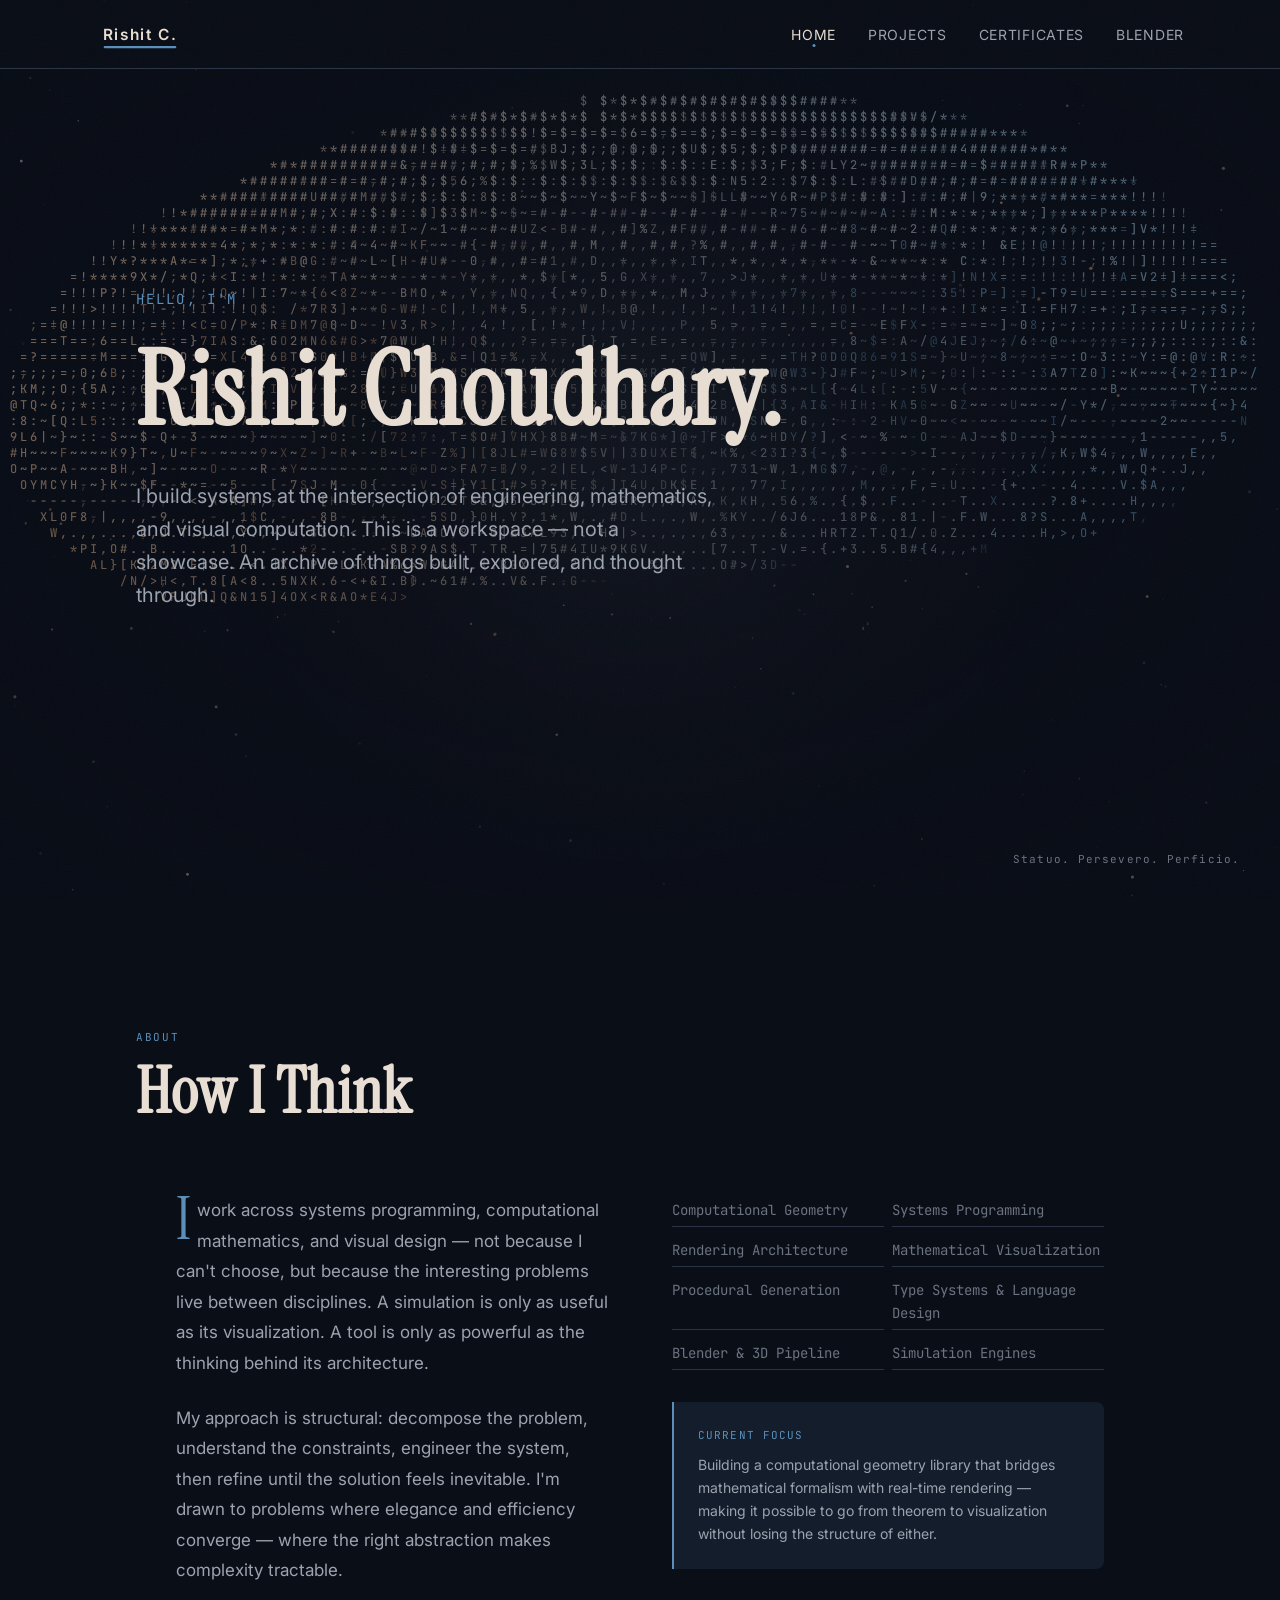
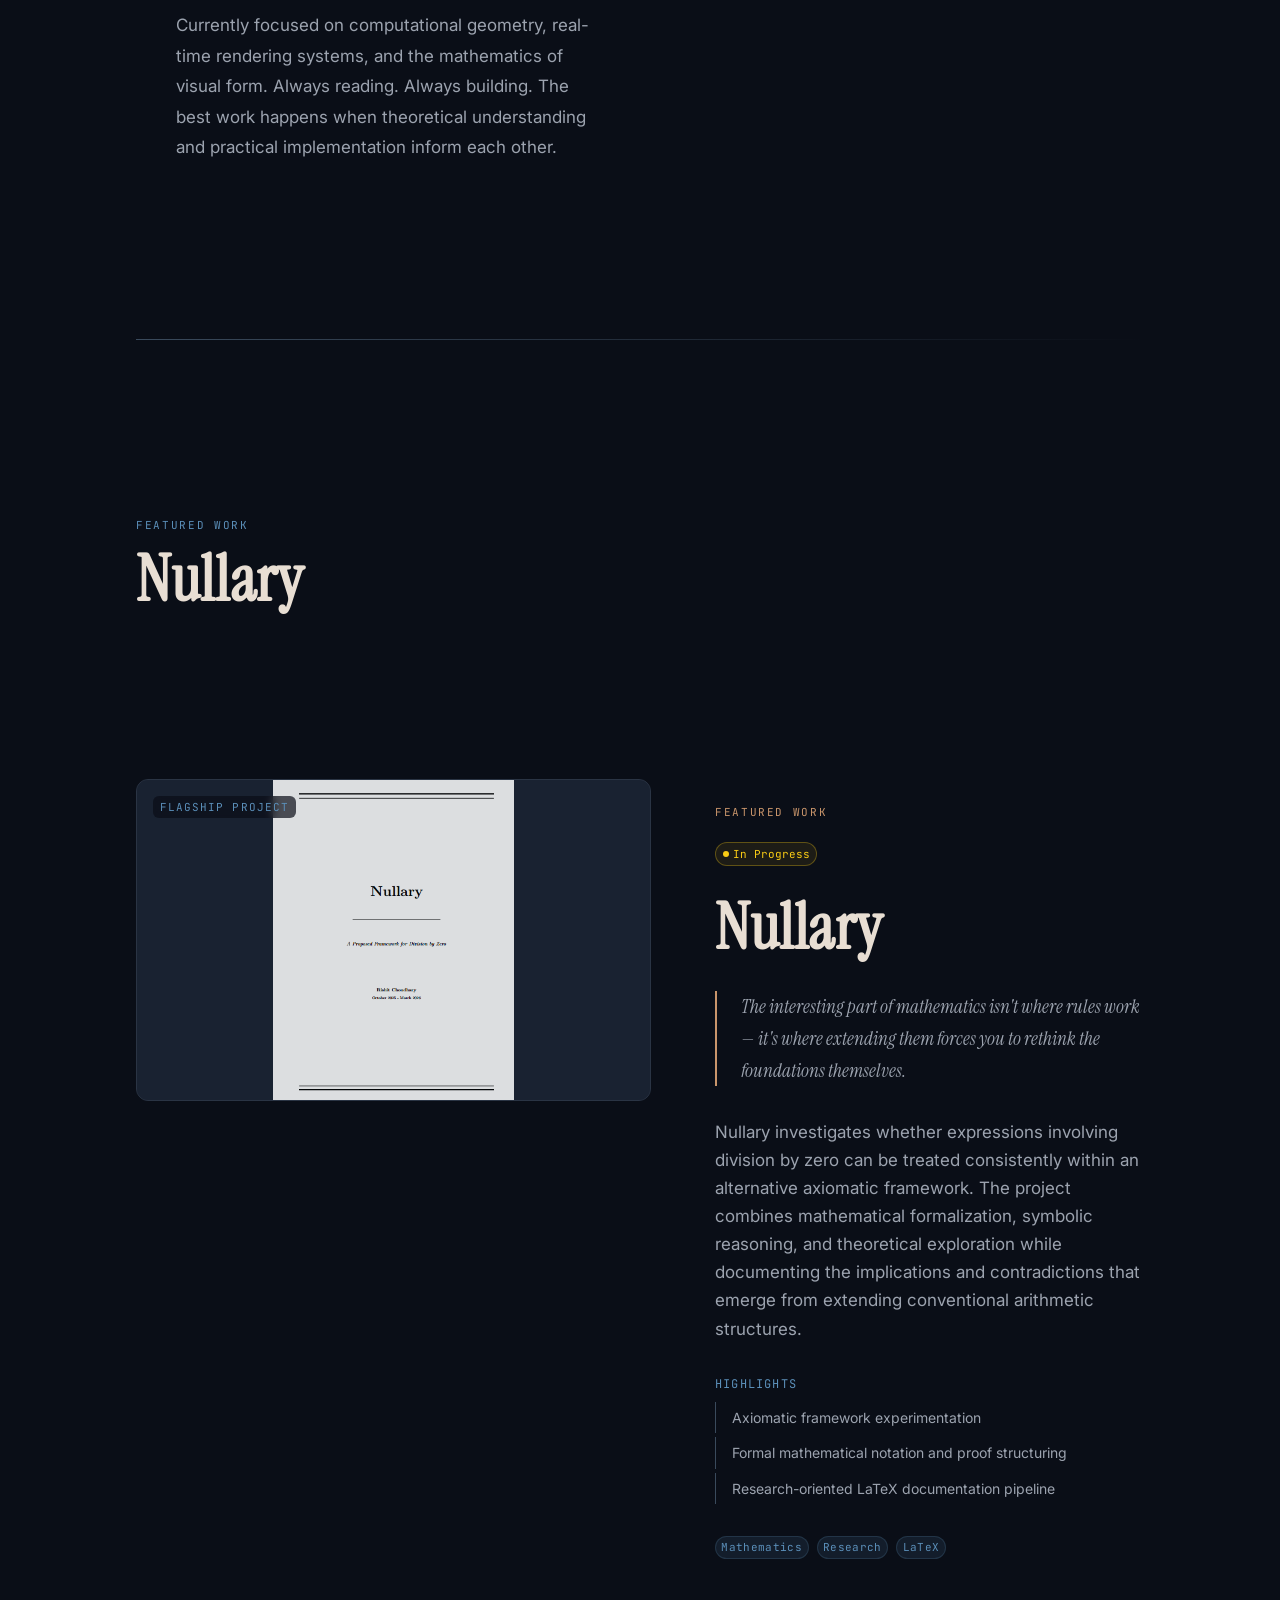
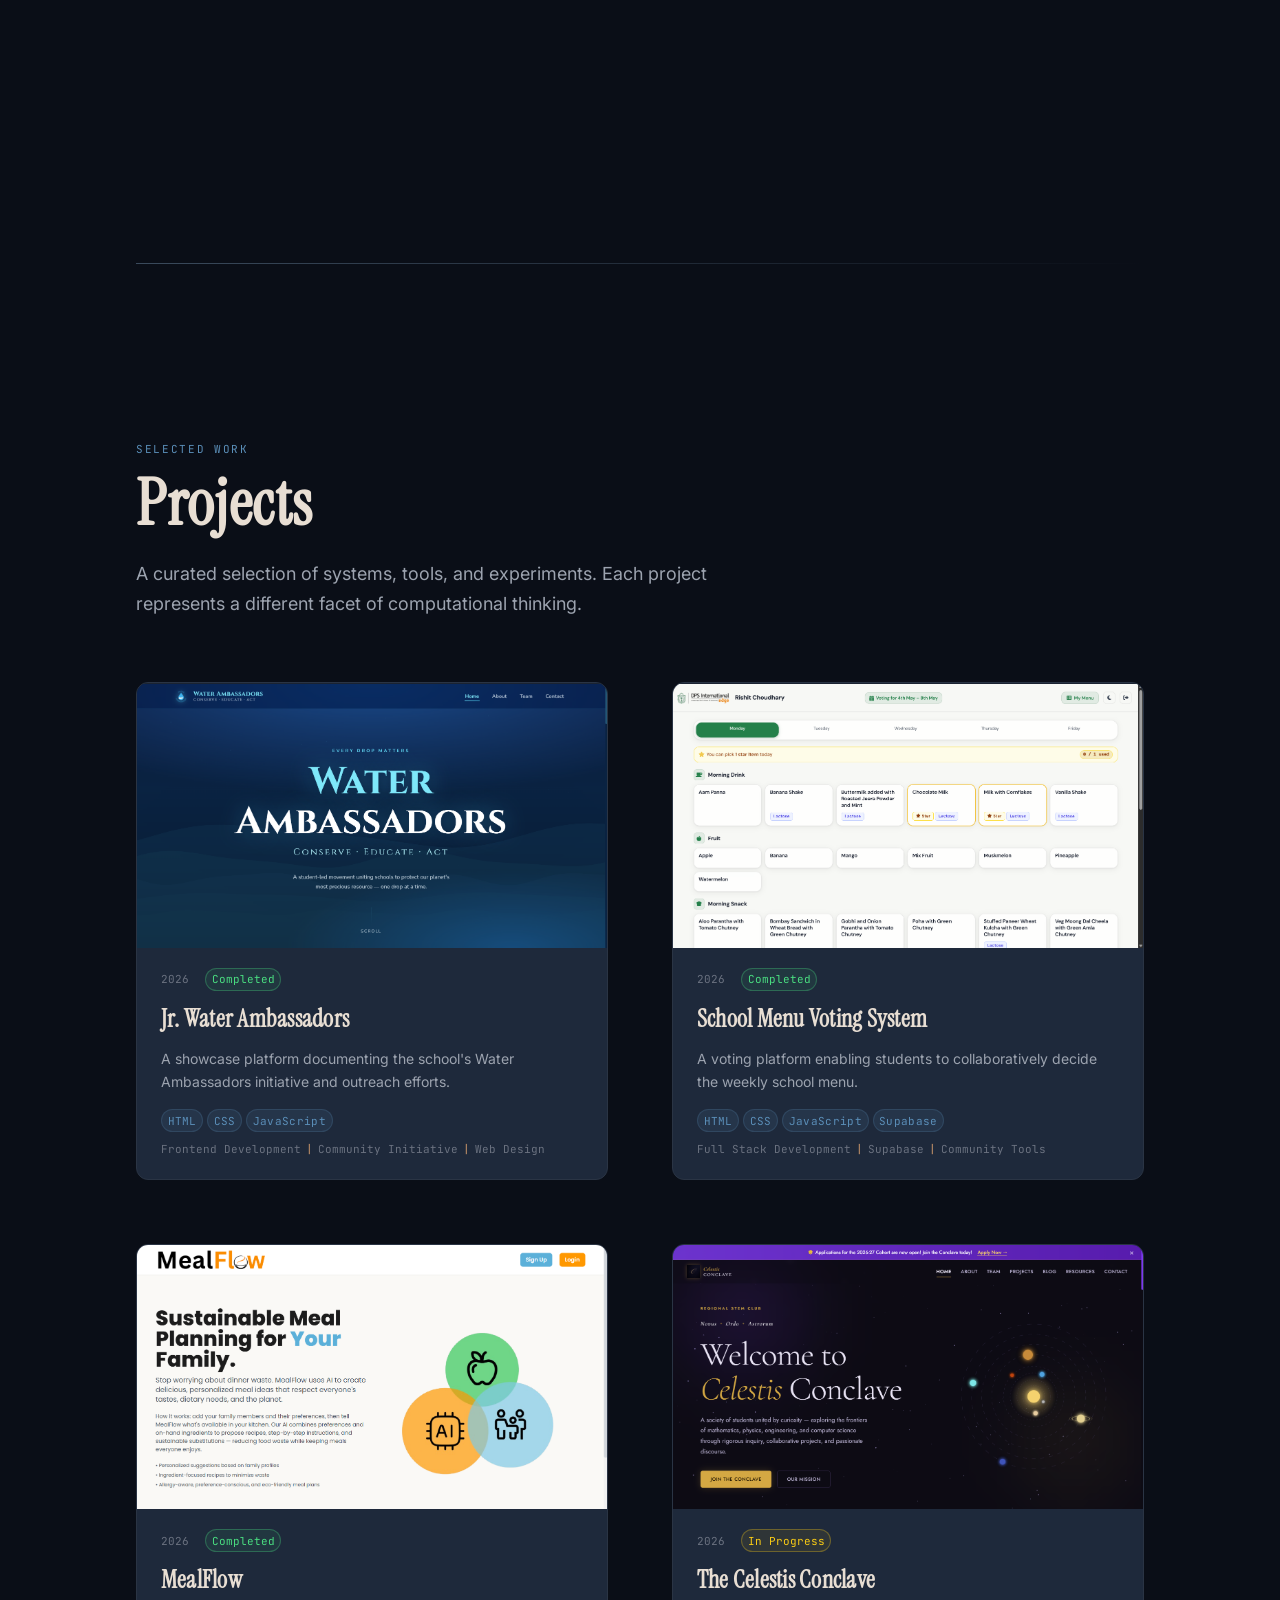
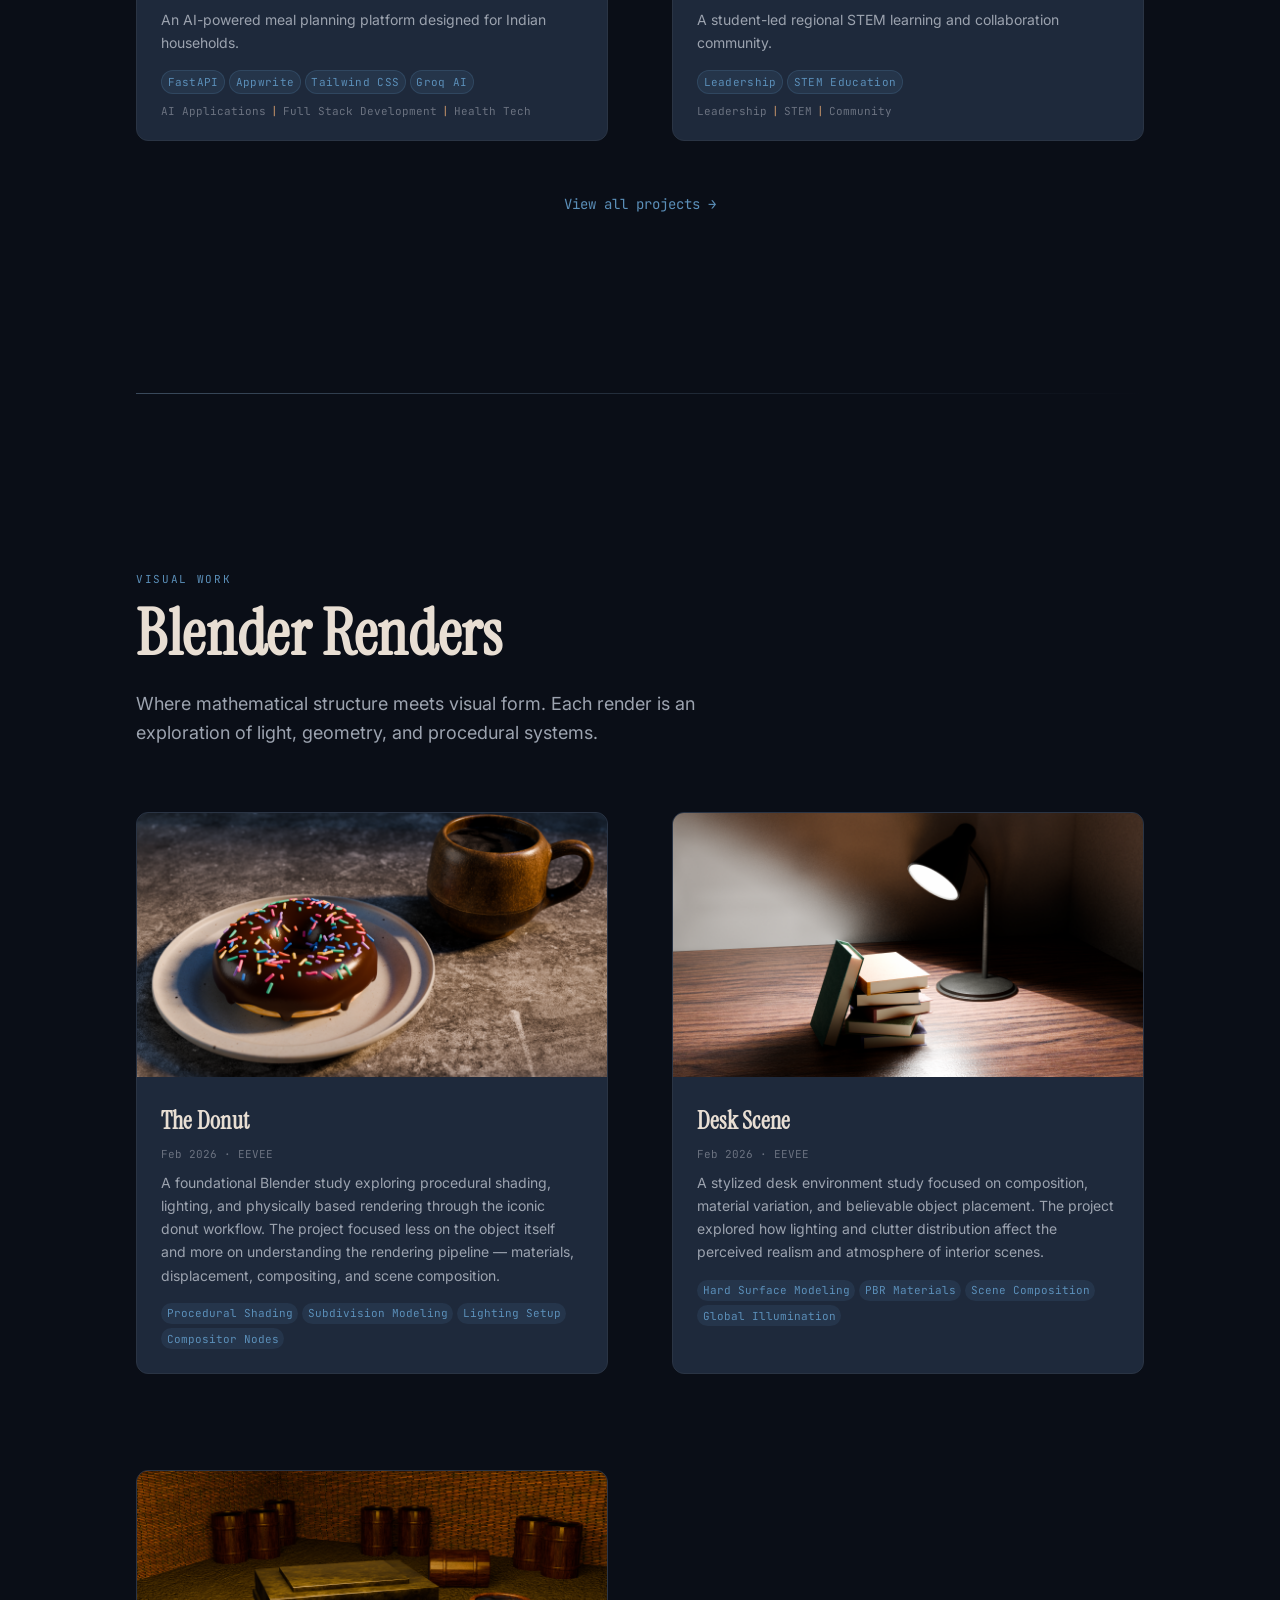
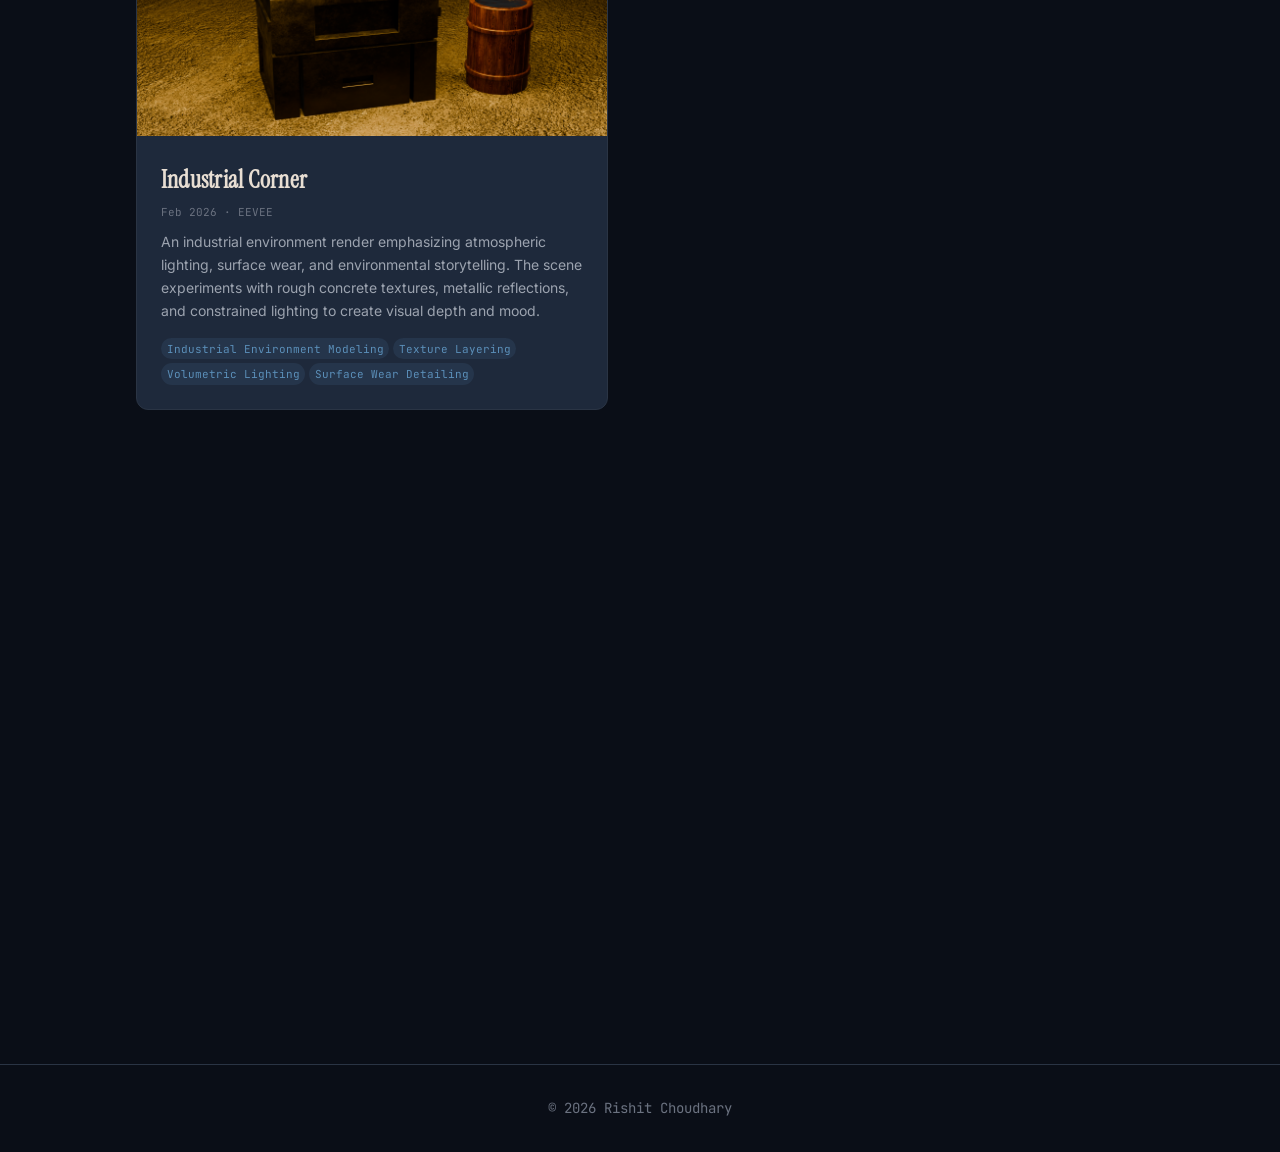
==== commit b907b96b: "Monogram" ====
--- a/index.html
+++ b/index.html
@@ -18,15 +18,15 @@
             <div class="navbar__inner">
                 <a href="/index.html" class="navbar__brand"
                     ><span class="navbar__monogram"
-                        ><svg viewBox="0 0 40 40" xmlns="http://www.w3.org/2000/svg">
-                            <text class="navbar__monogram-letter" x="20" y="21">R</text>
+                        ><svg viewBox="0 0 80 40" xmlns="http://www.w3.org/2000/svg">
+                            <text class="navbar__monogram-letter" x="40" y="20">Rishit C.</text>
                             <line
                                 class="navbar__monogram-accent"
                                 x1="8"
                                 y1="32"
-                                x2="32"
+                                x2="72"
                                 y2="32"
-                                stroke-width="2.5"
+                                stroke-width="2"
                                 stroke-linecap="round"
                             /></svg></span
                 ></a>
--- a/assets/css/main.css
+++ b/assets/css/main.css
@@ -222,7 +222,6 @@
     display: inline-flex;
     align-items: center;
     justify-content: center;
-    width: 44px;
     height: 44px;
     position: relative;
 }
@@ -241,9 +240,9 @@
         system-ui,
         sans-serif;
     fill: var(--text-primary);
-    font-size: 18px;
+    font-size: 14px;
     font-weight: 600;
-    letter-spacing: 2px;
+    letter-spacing: 1.5px;
     dominant-baseline: central;
     text-anchor: middle;
     transition: fill 0.3s ease;
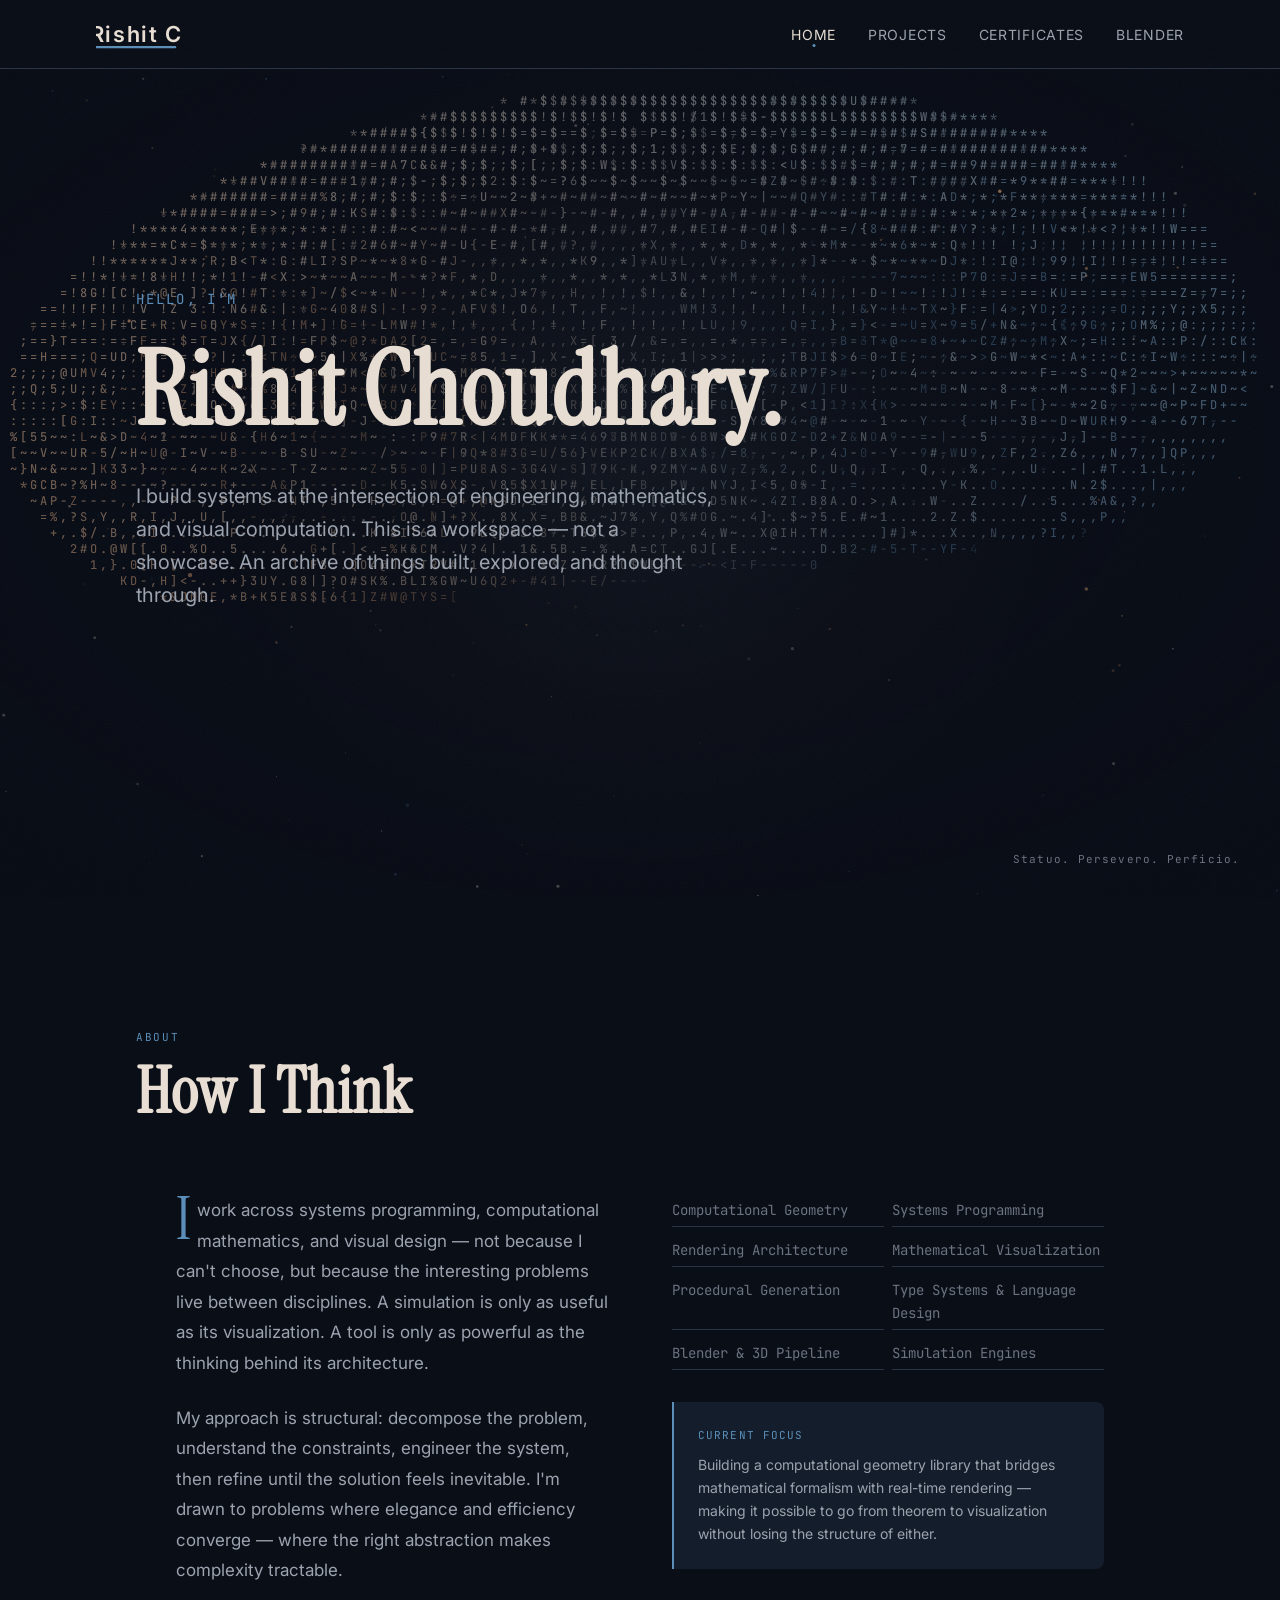
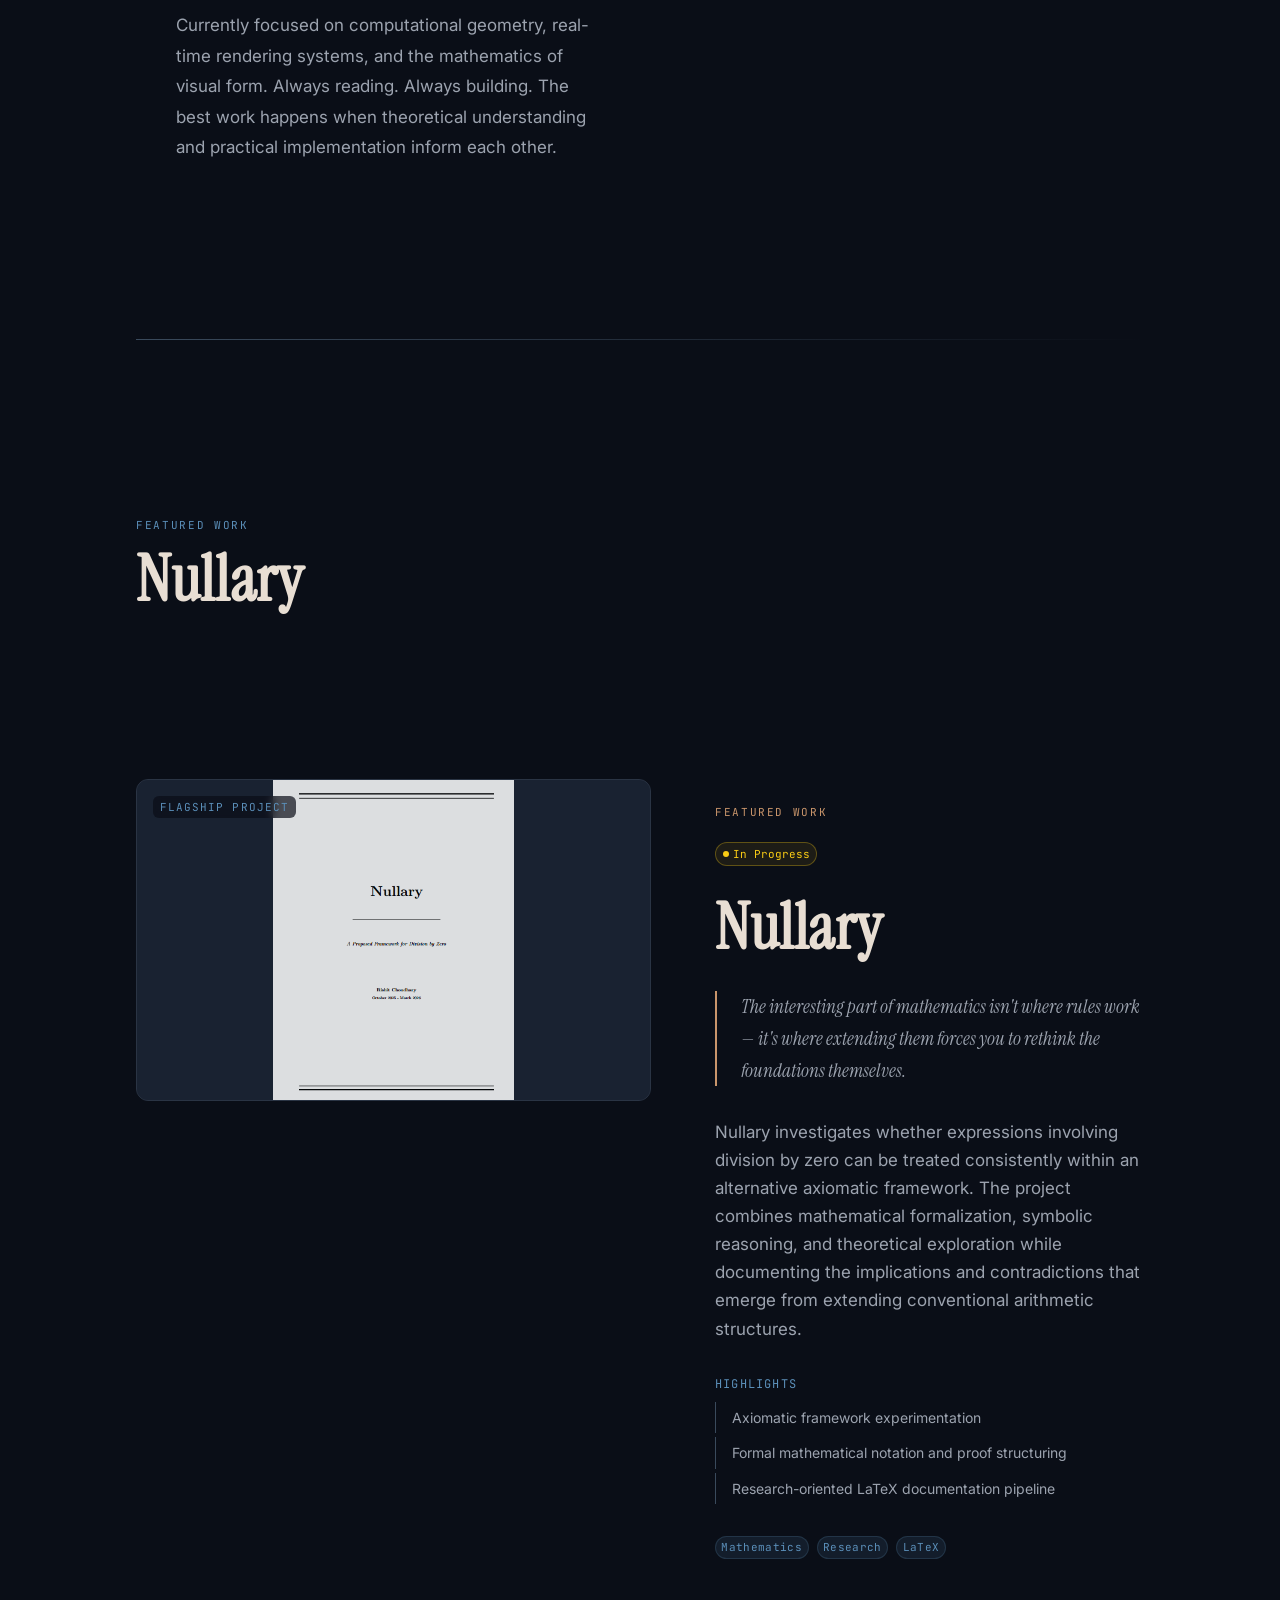
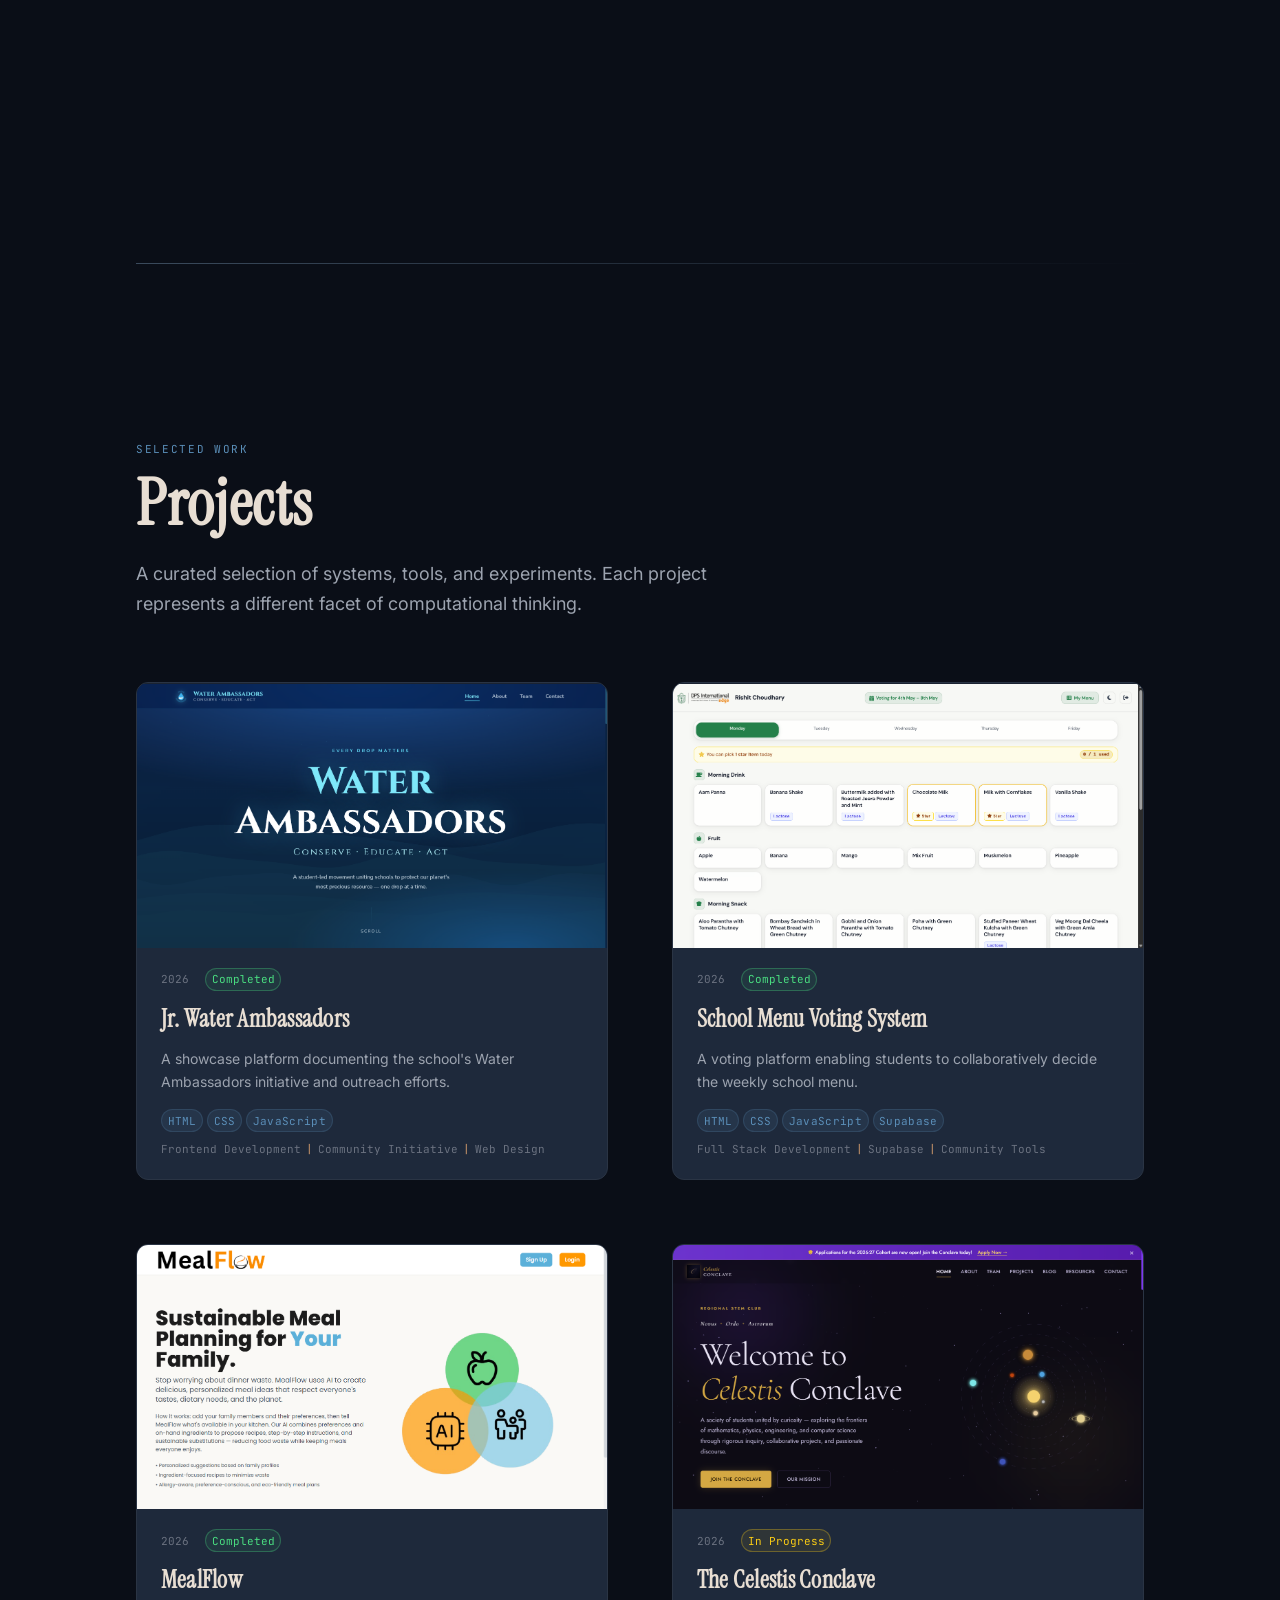
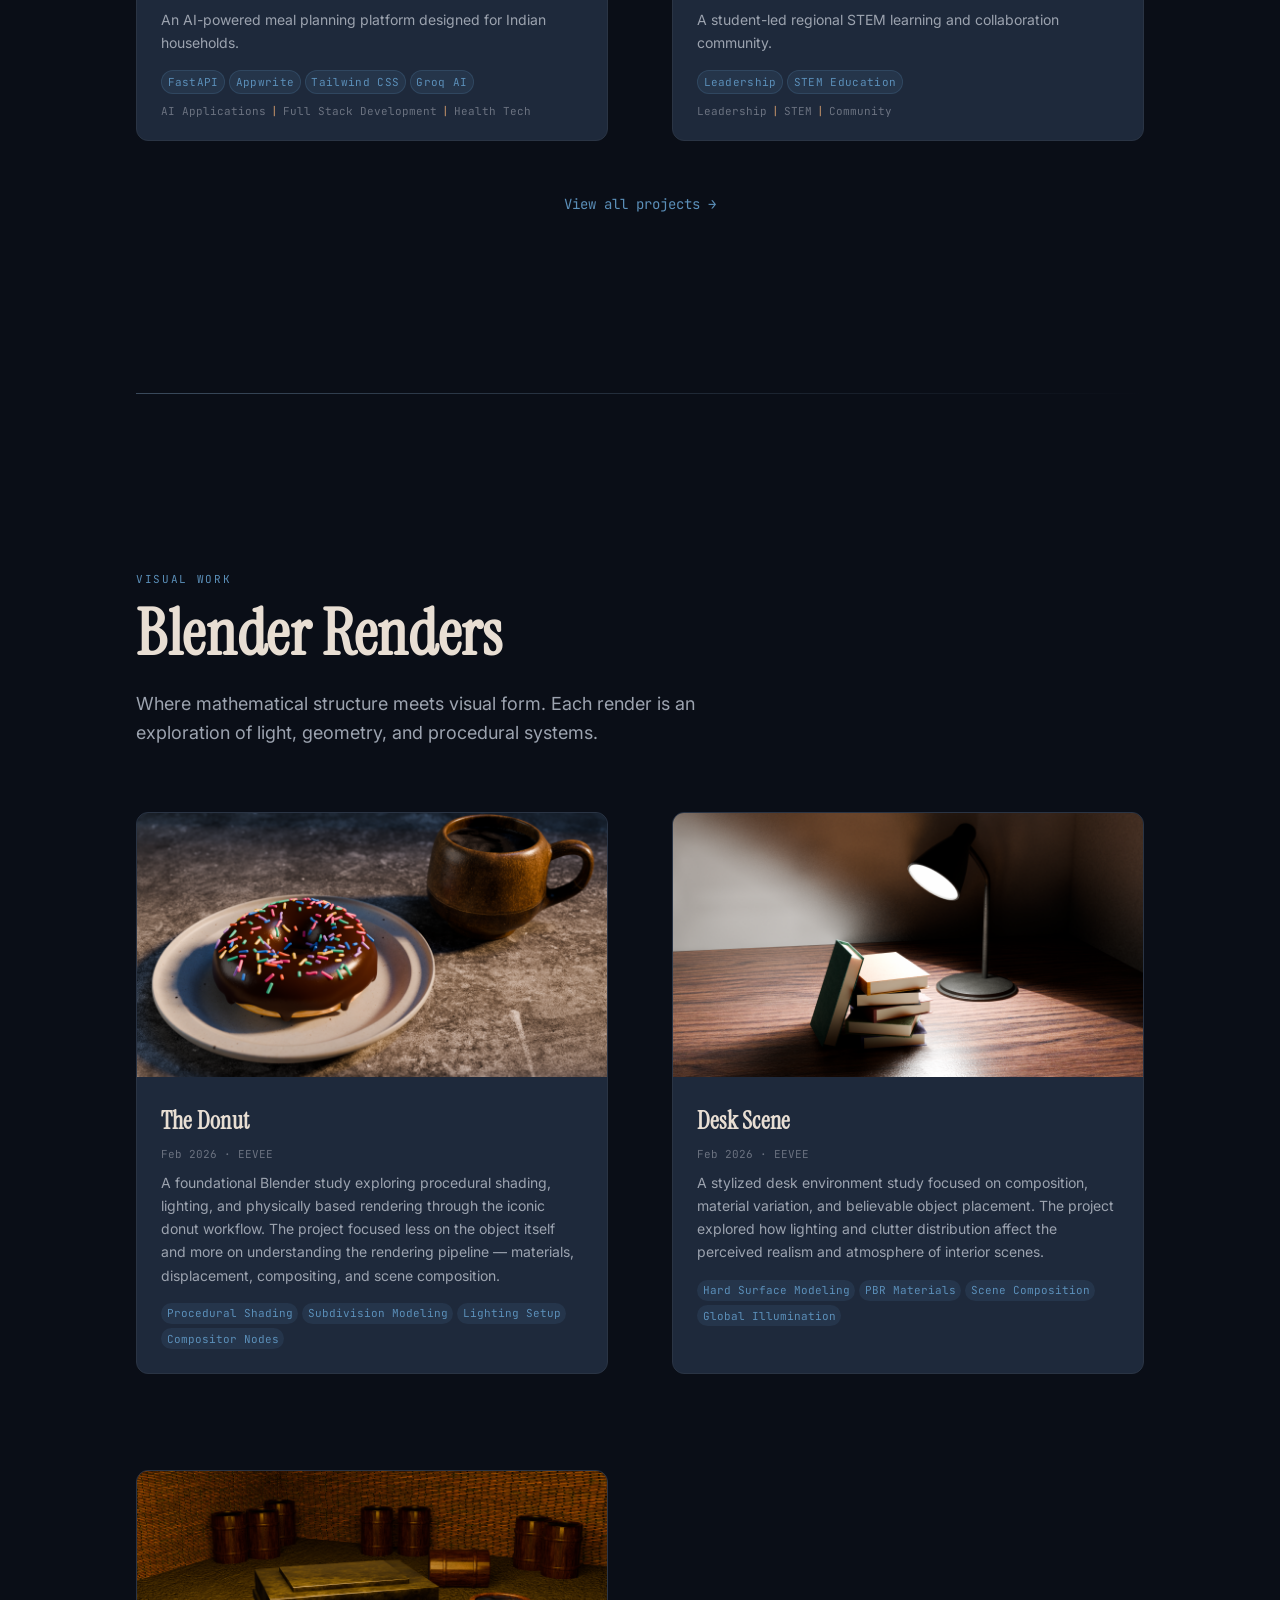
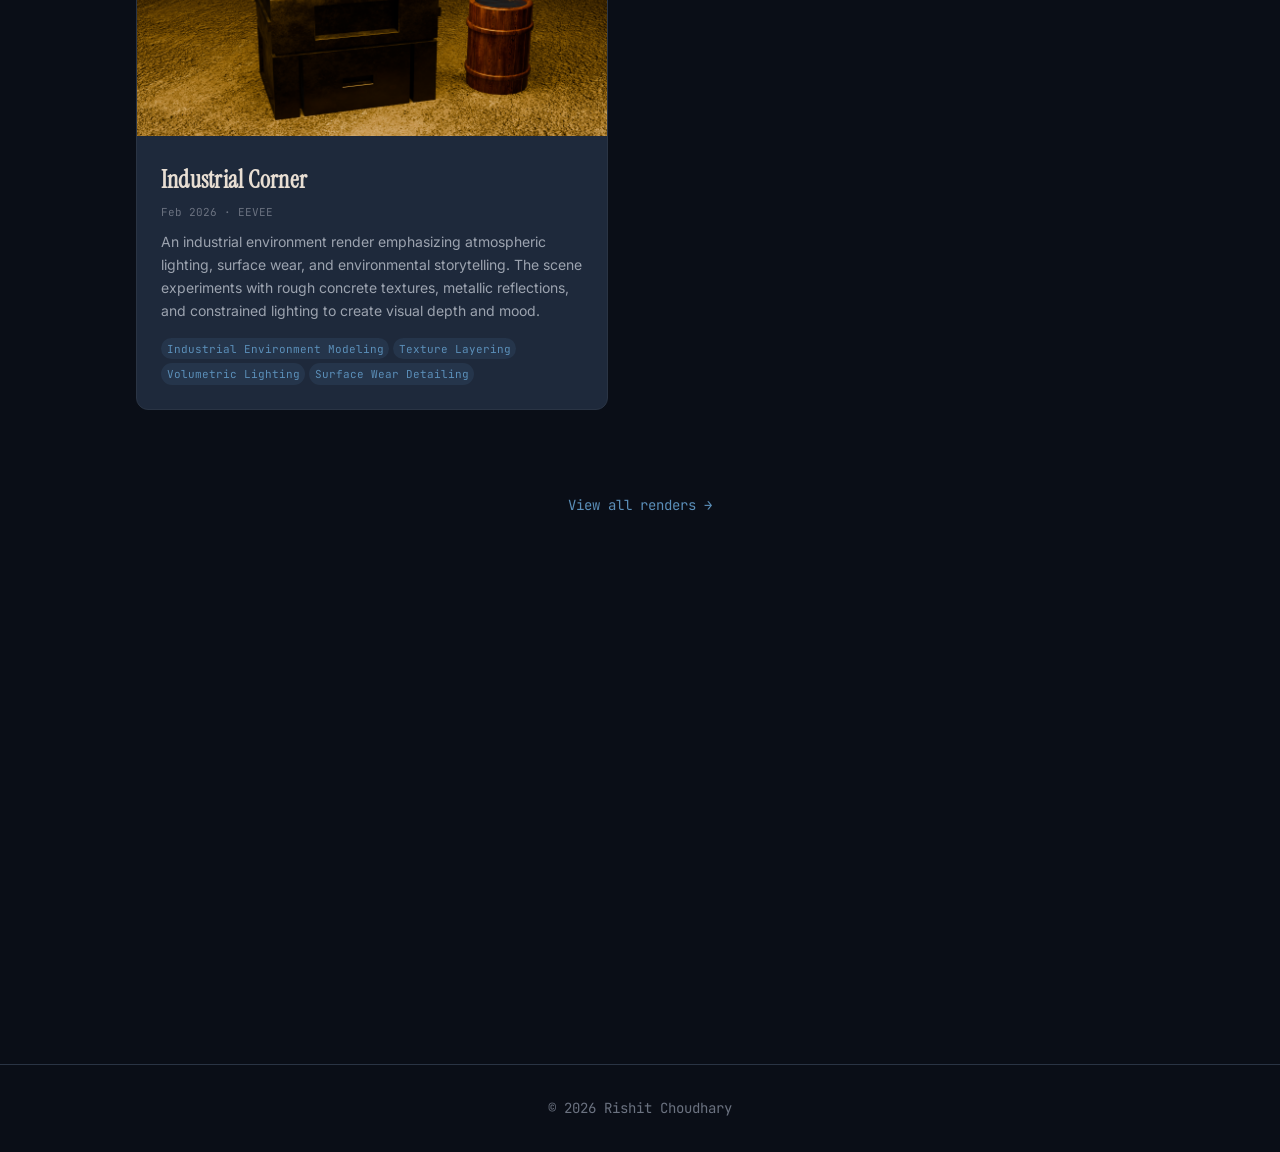
==== commit 4edf3f91: "Minor monogram" ====
--- a/index.html
+++ b/index.html
@@ -22,7 +22,7 @@
                             <text class="navbar__monogram-letter" x="40" y="20">Rishit C.</text>
                             <line
                                 class="navbar__monogram-accent"
-                                x1="8"
+                                x1="0"
                                 y1="32"
                                 x2="72"
                                 y2="32"
--- a/assets/css/main.css
+++ b/assets/css/main.css
@@ -240,7 +240,7 @@
         system-ui,
         sans-serif;
     fill: var(--text-primary);
-    font-size: 14px;
+    font-size: 20px;
     font-weight: 600;
     letter-spacing: 1.5px;
     dominant-baseline: central;
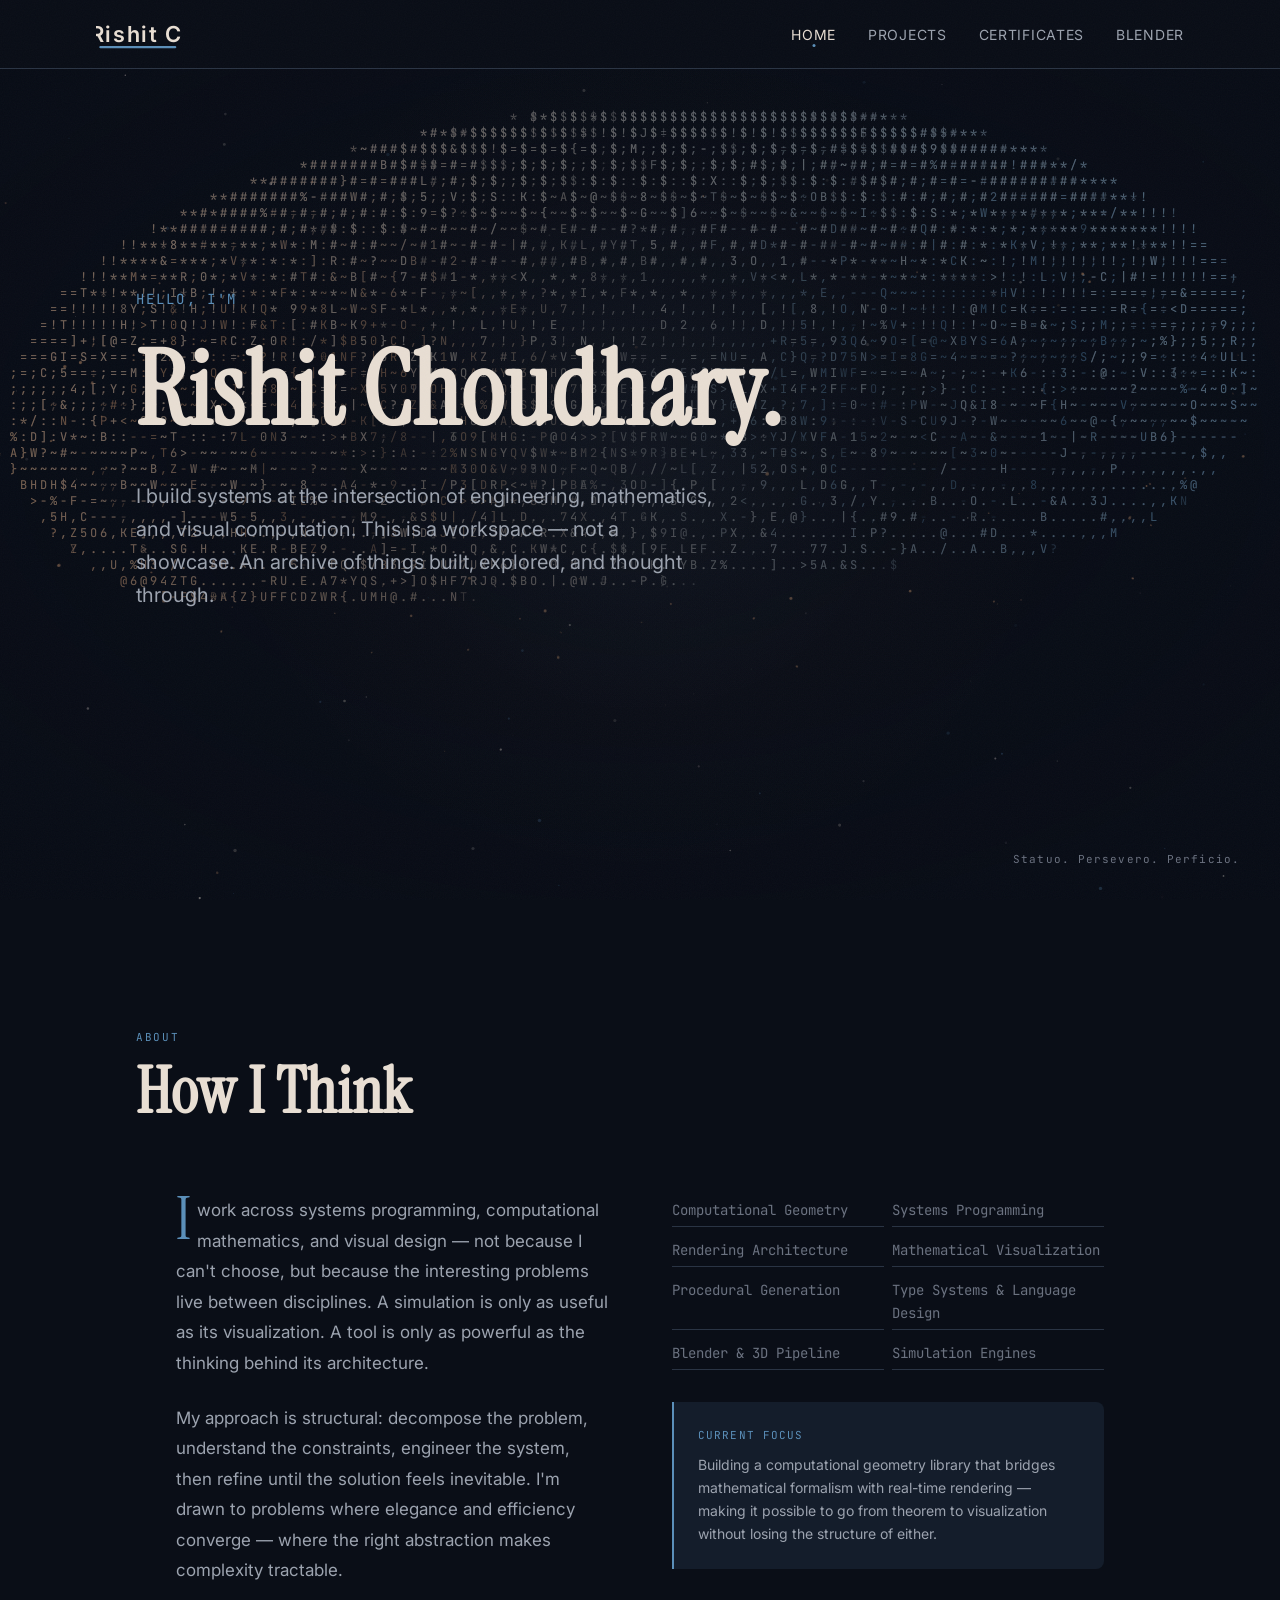
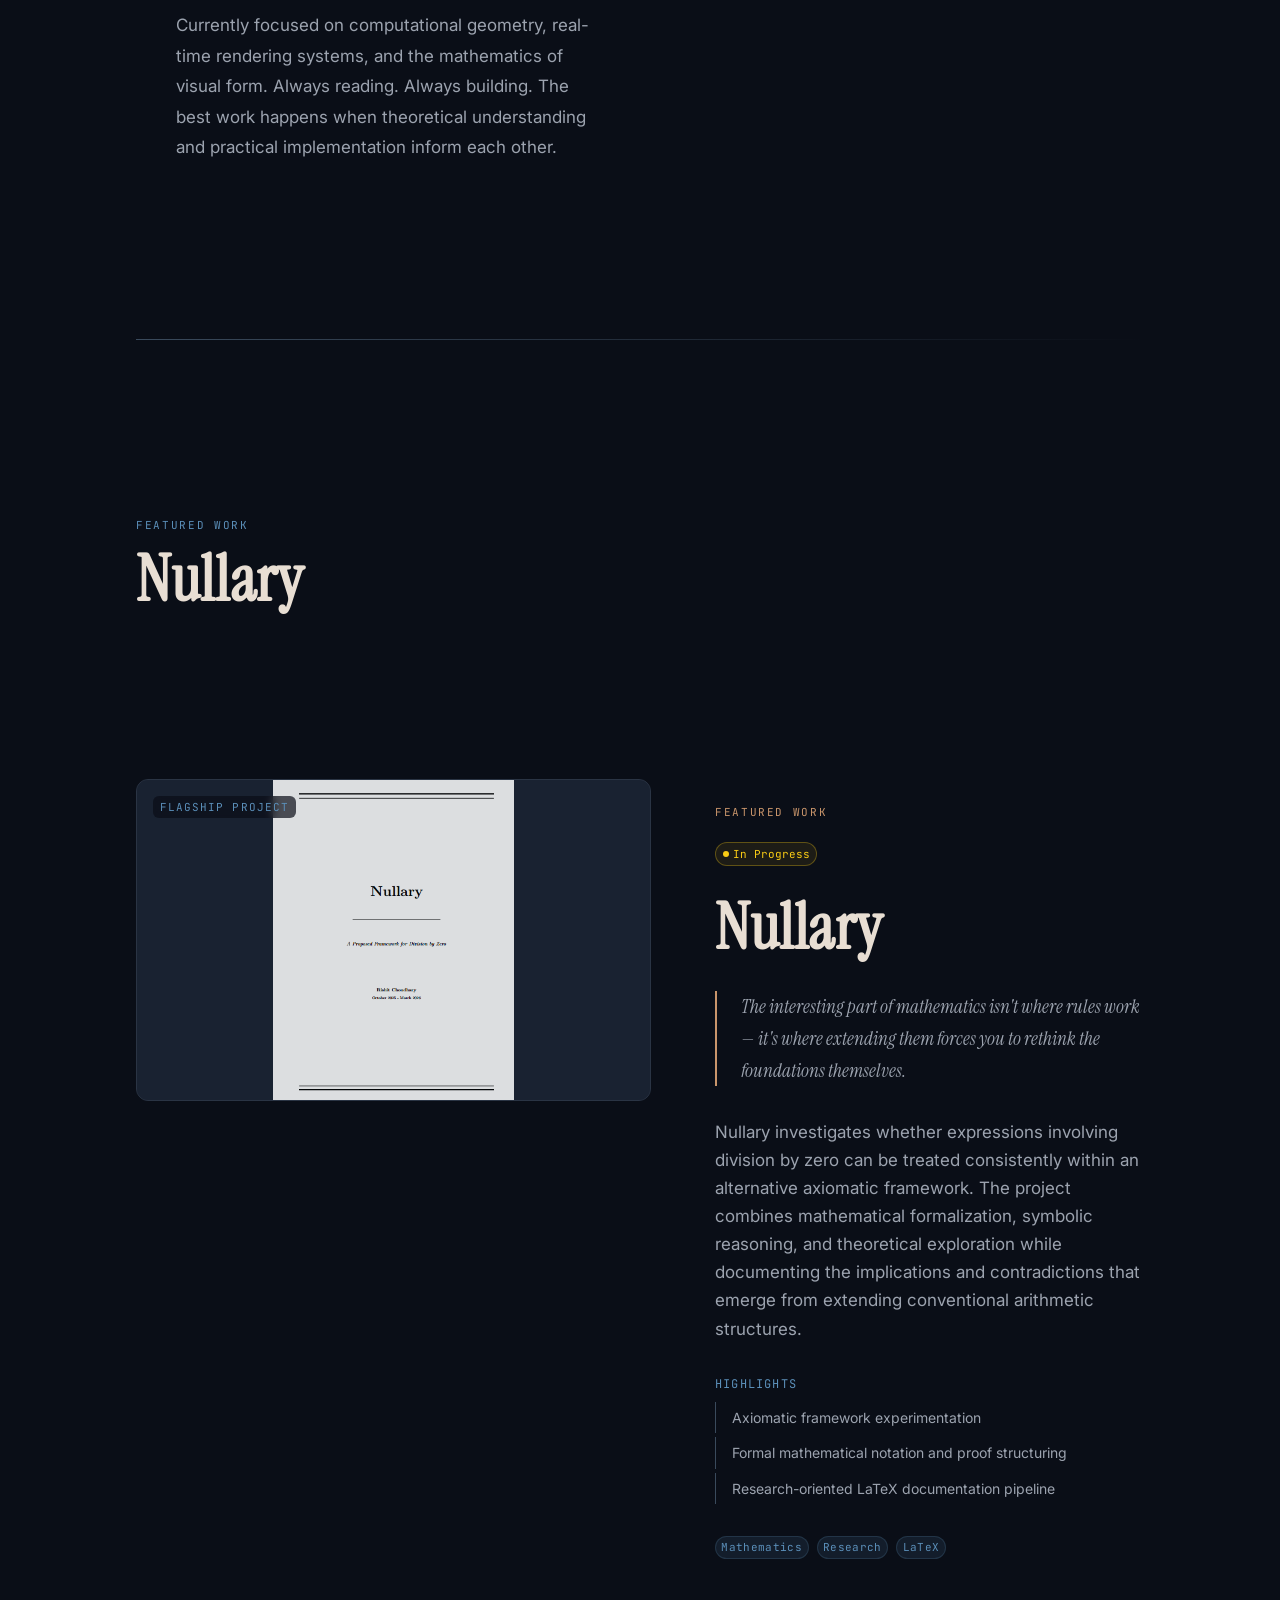
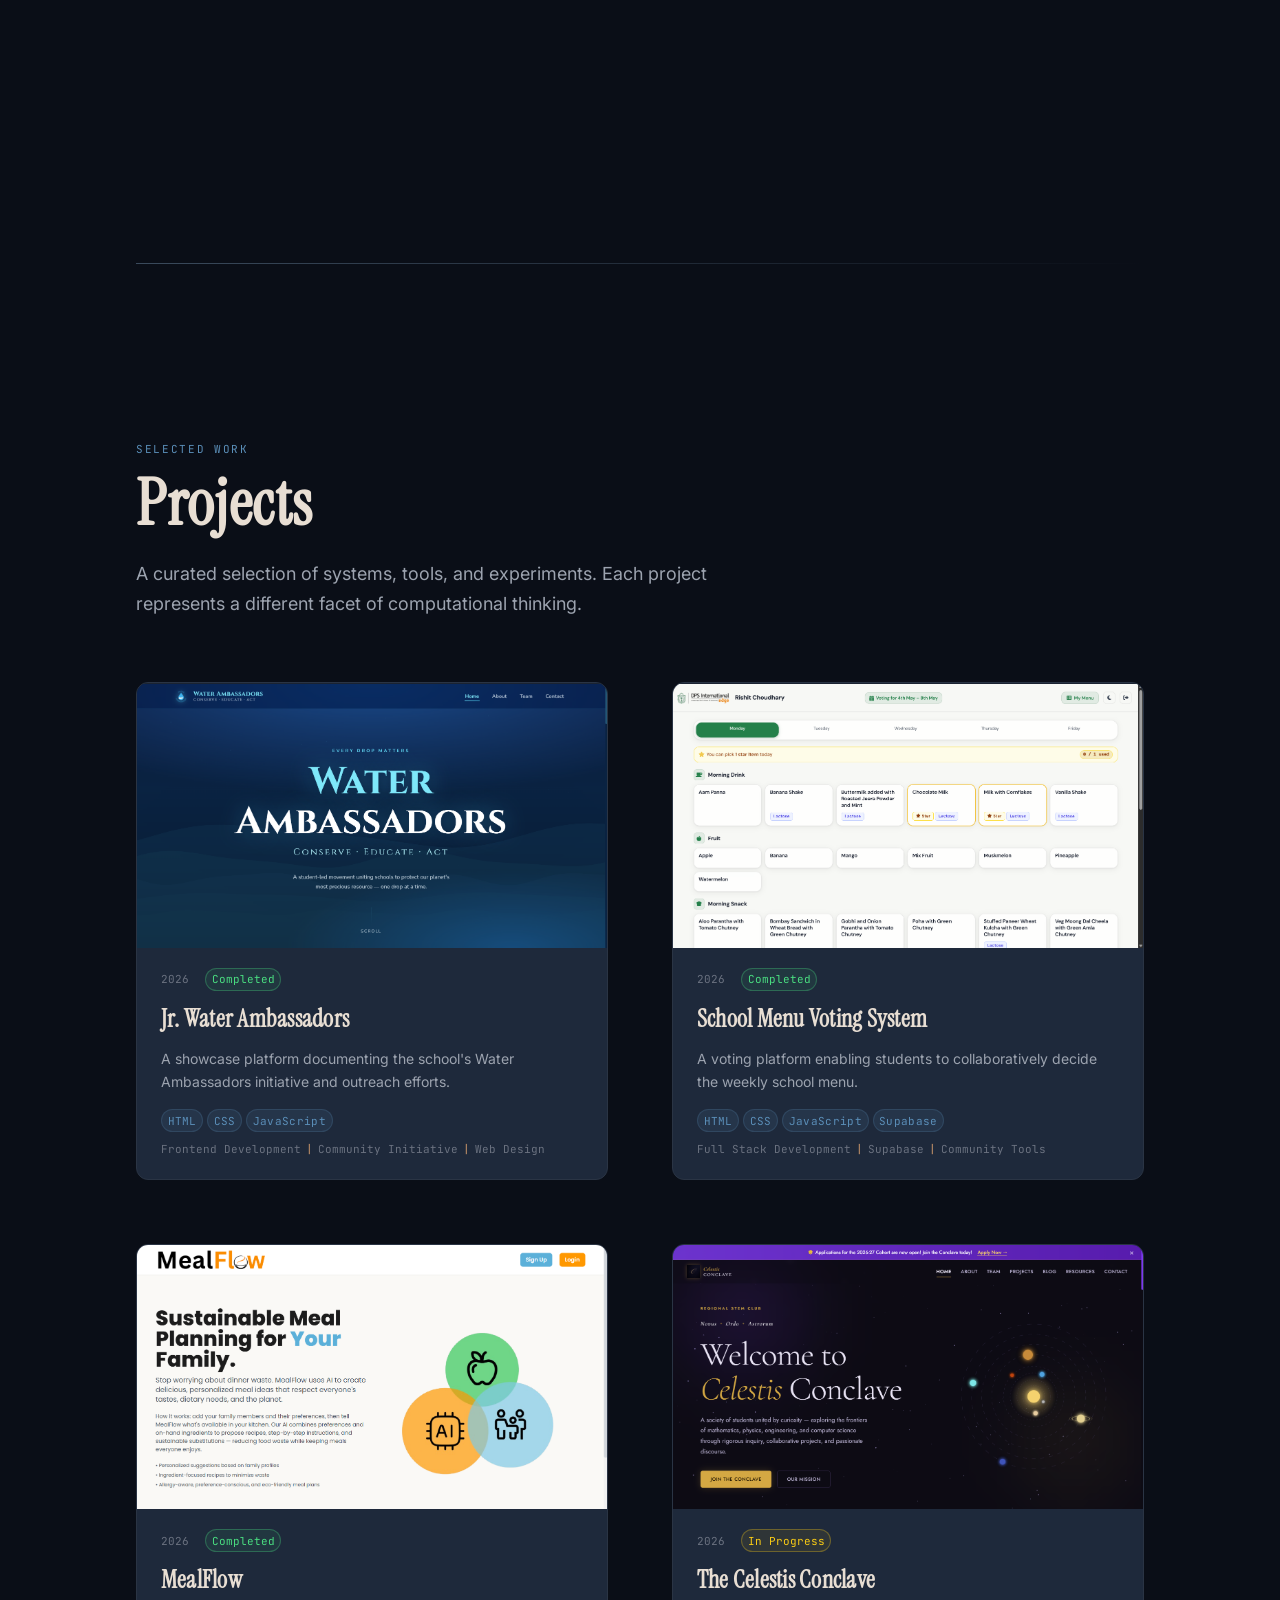
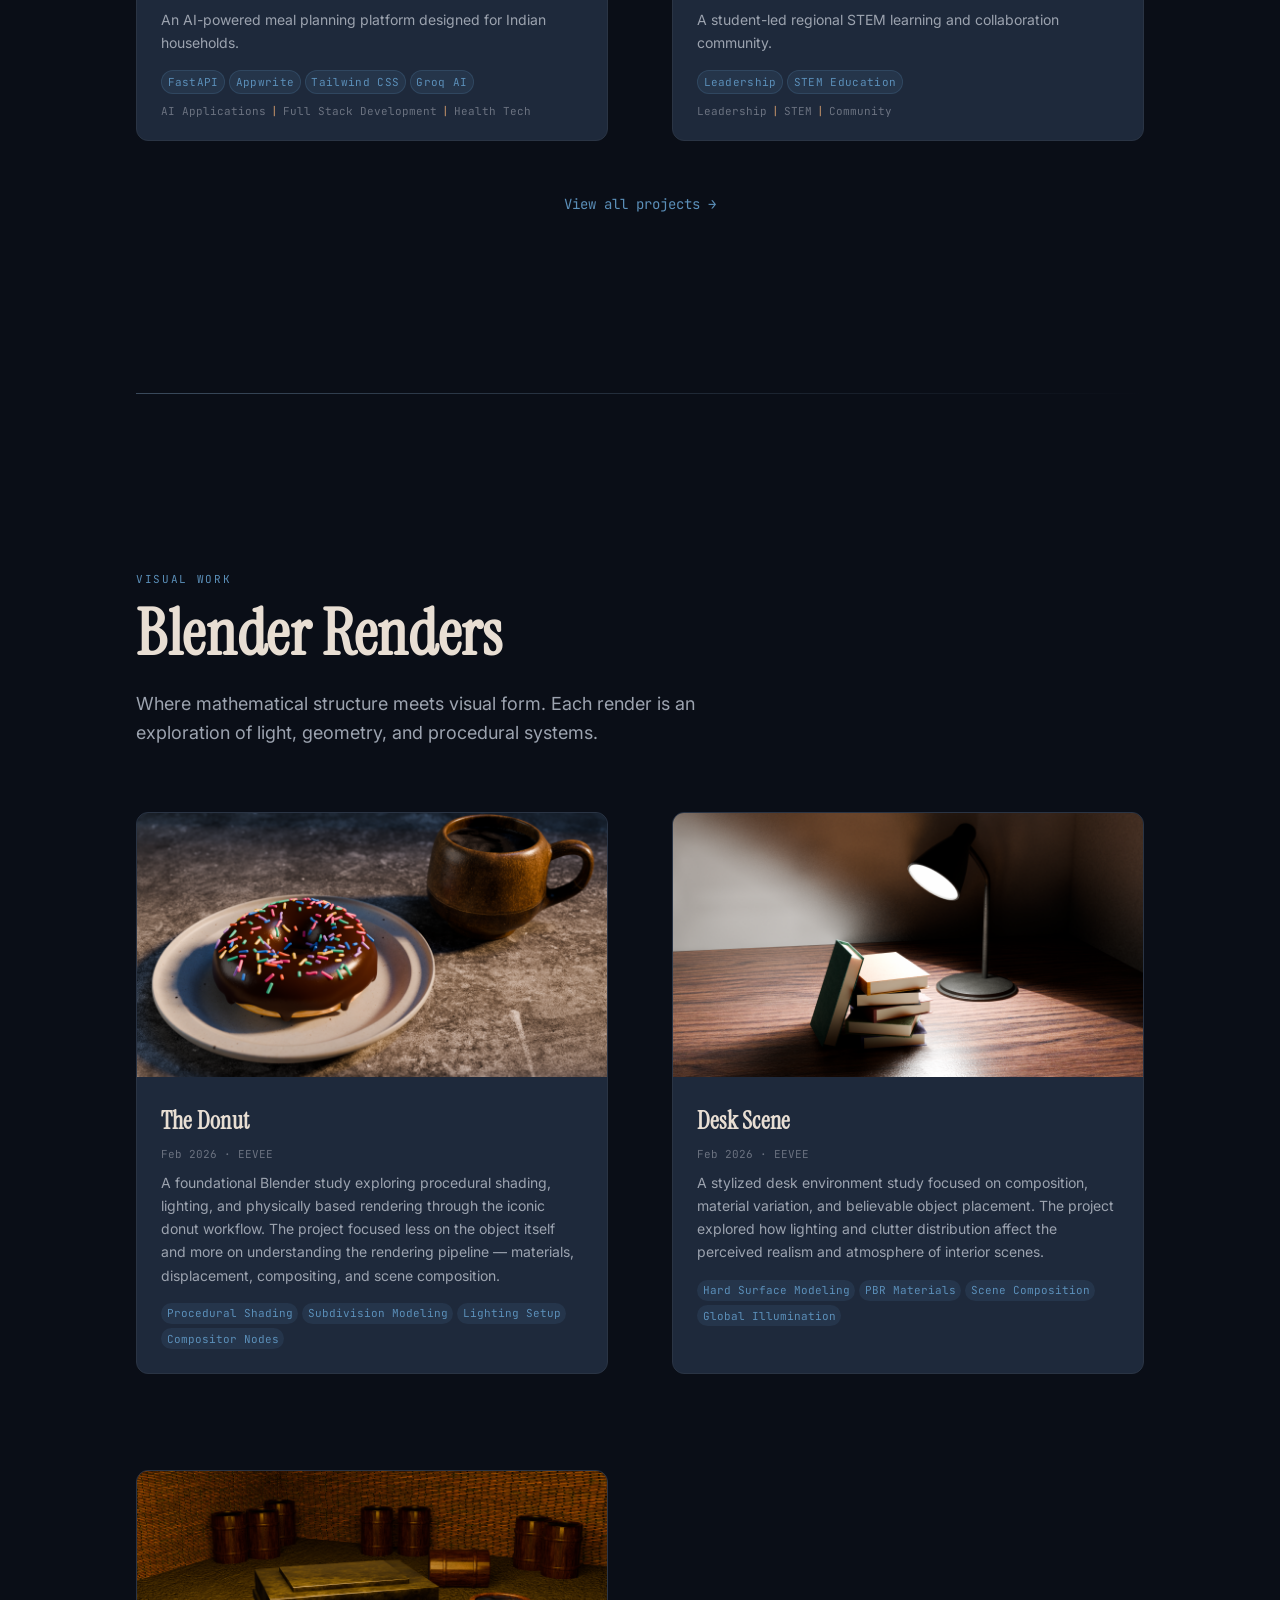
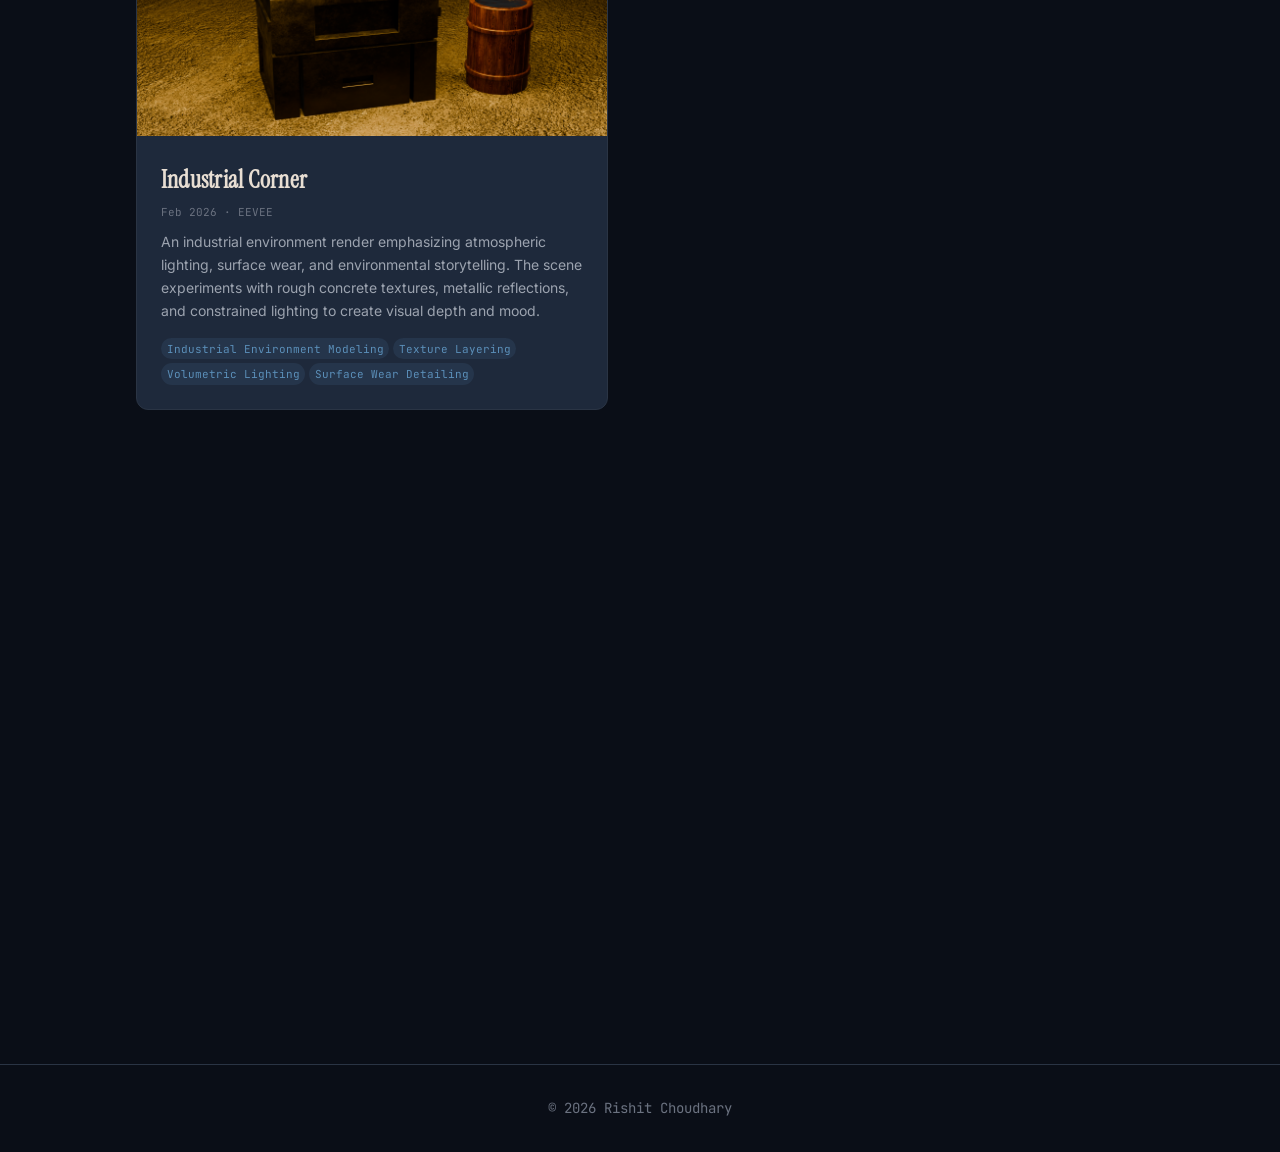
==== commit e9cc1ed1: "Monogram underline change" ====
--- a/index.html
+++ b/index.html
@@ -22,7 +22,7 @@
                             <text class="navbar__monogram-letter" x="40" y="20">Rishit C.</text>
                             <line
                                 class="navbar__monogram-accent"
-                                x1="0"
+                                x1="4"
                                 y1="32"
                                 x2="72"
                                 y2="32"
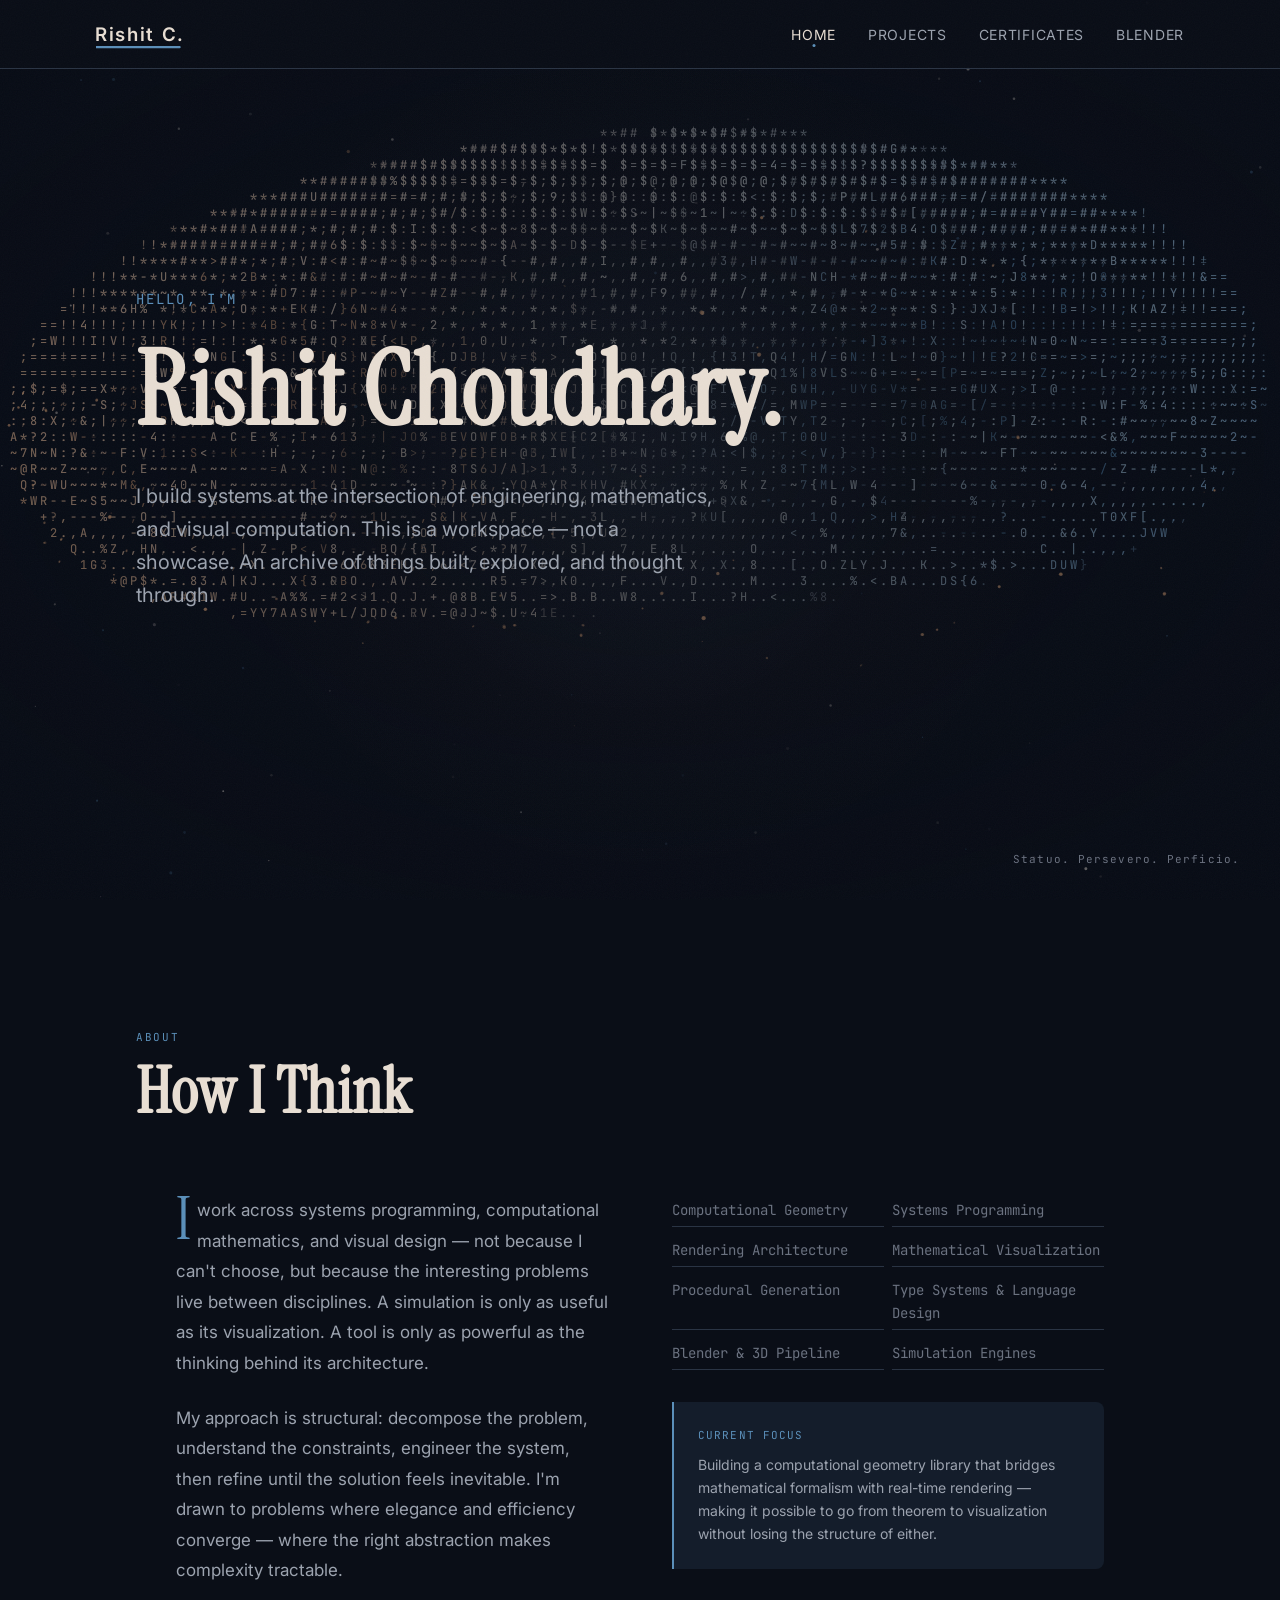
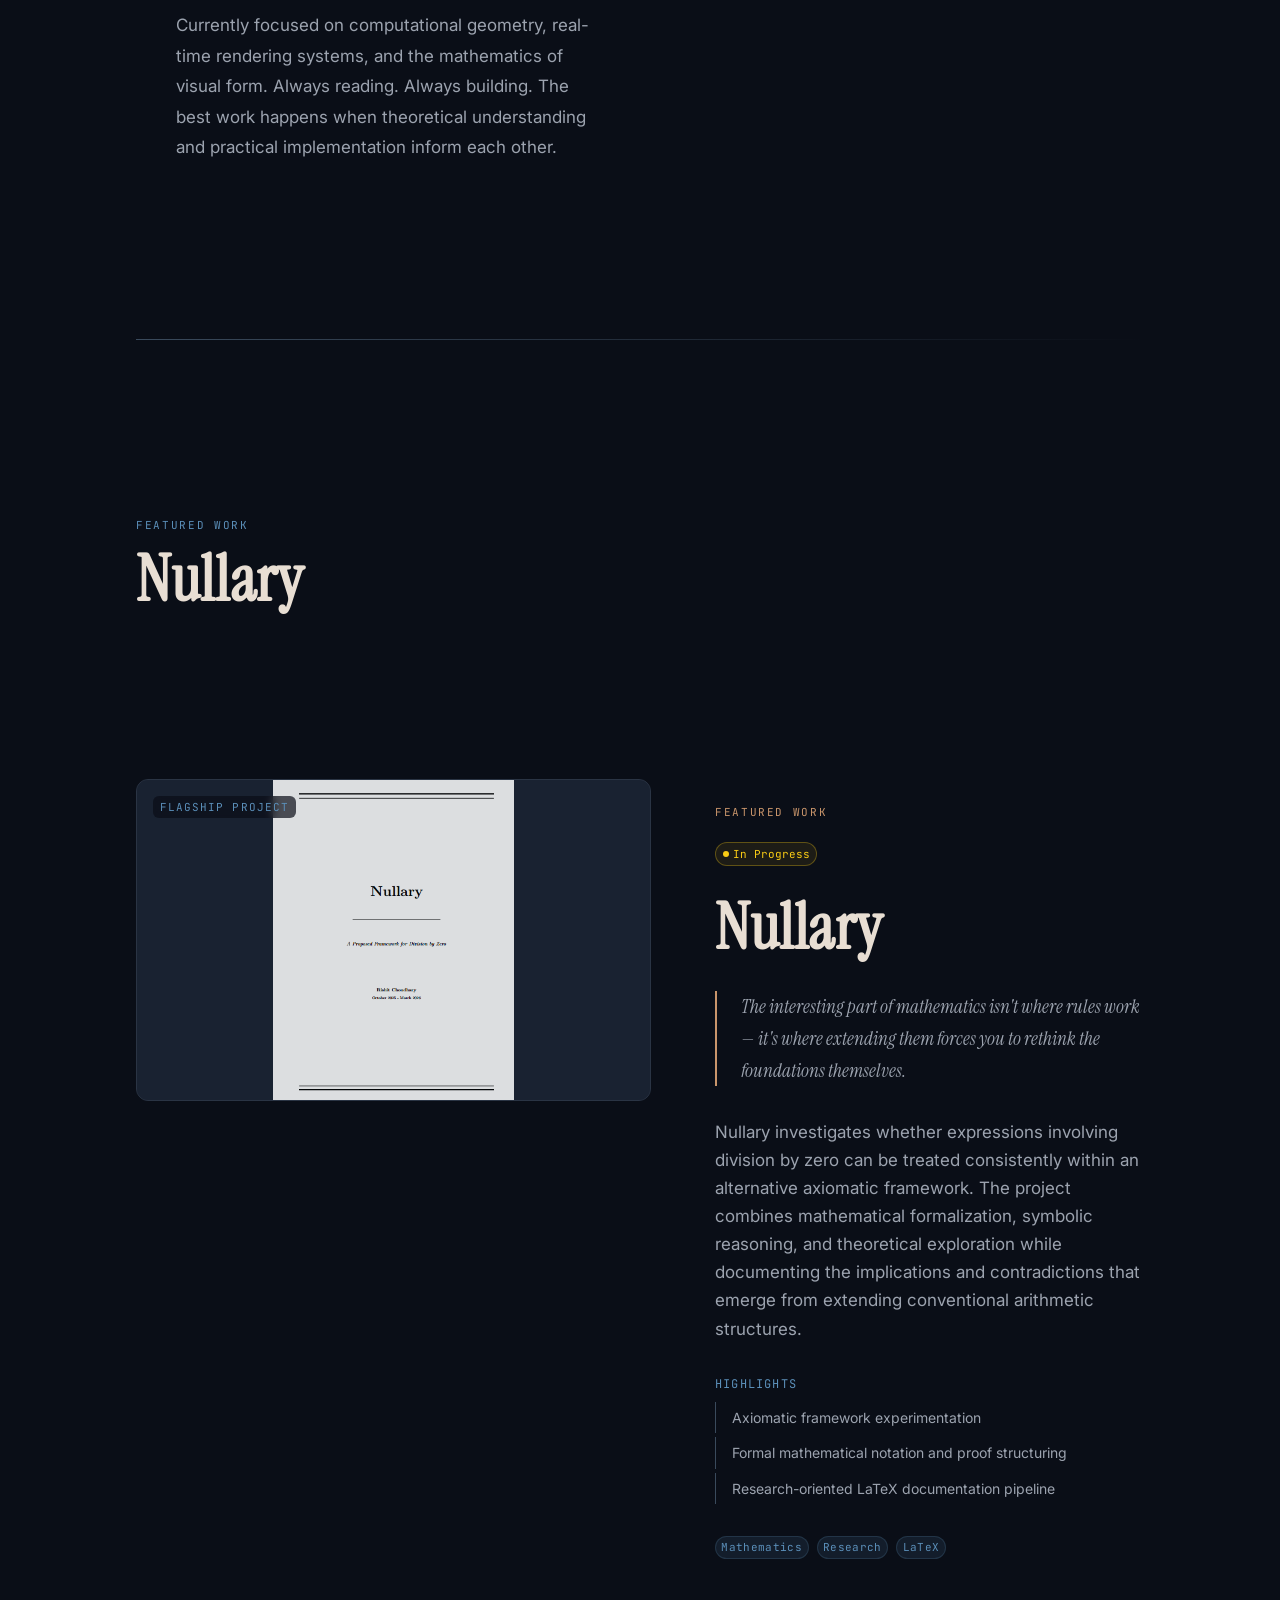
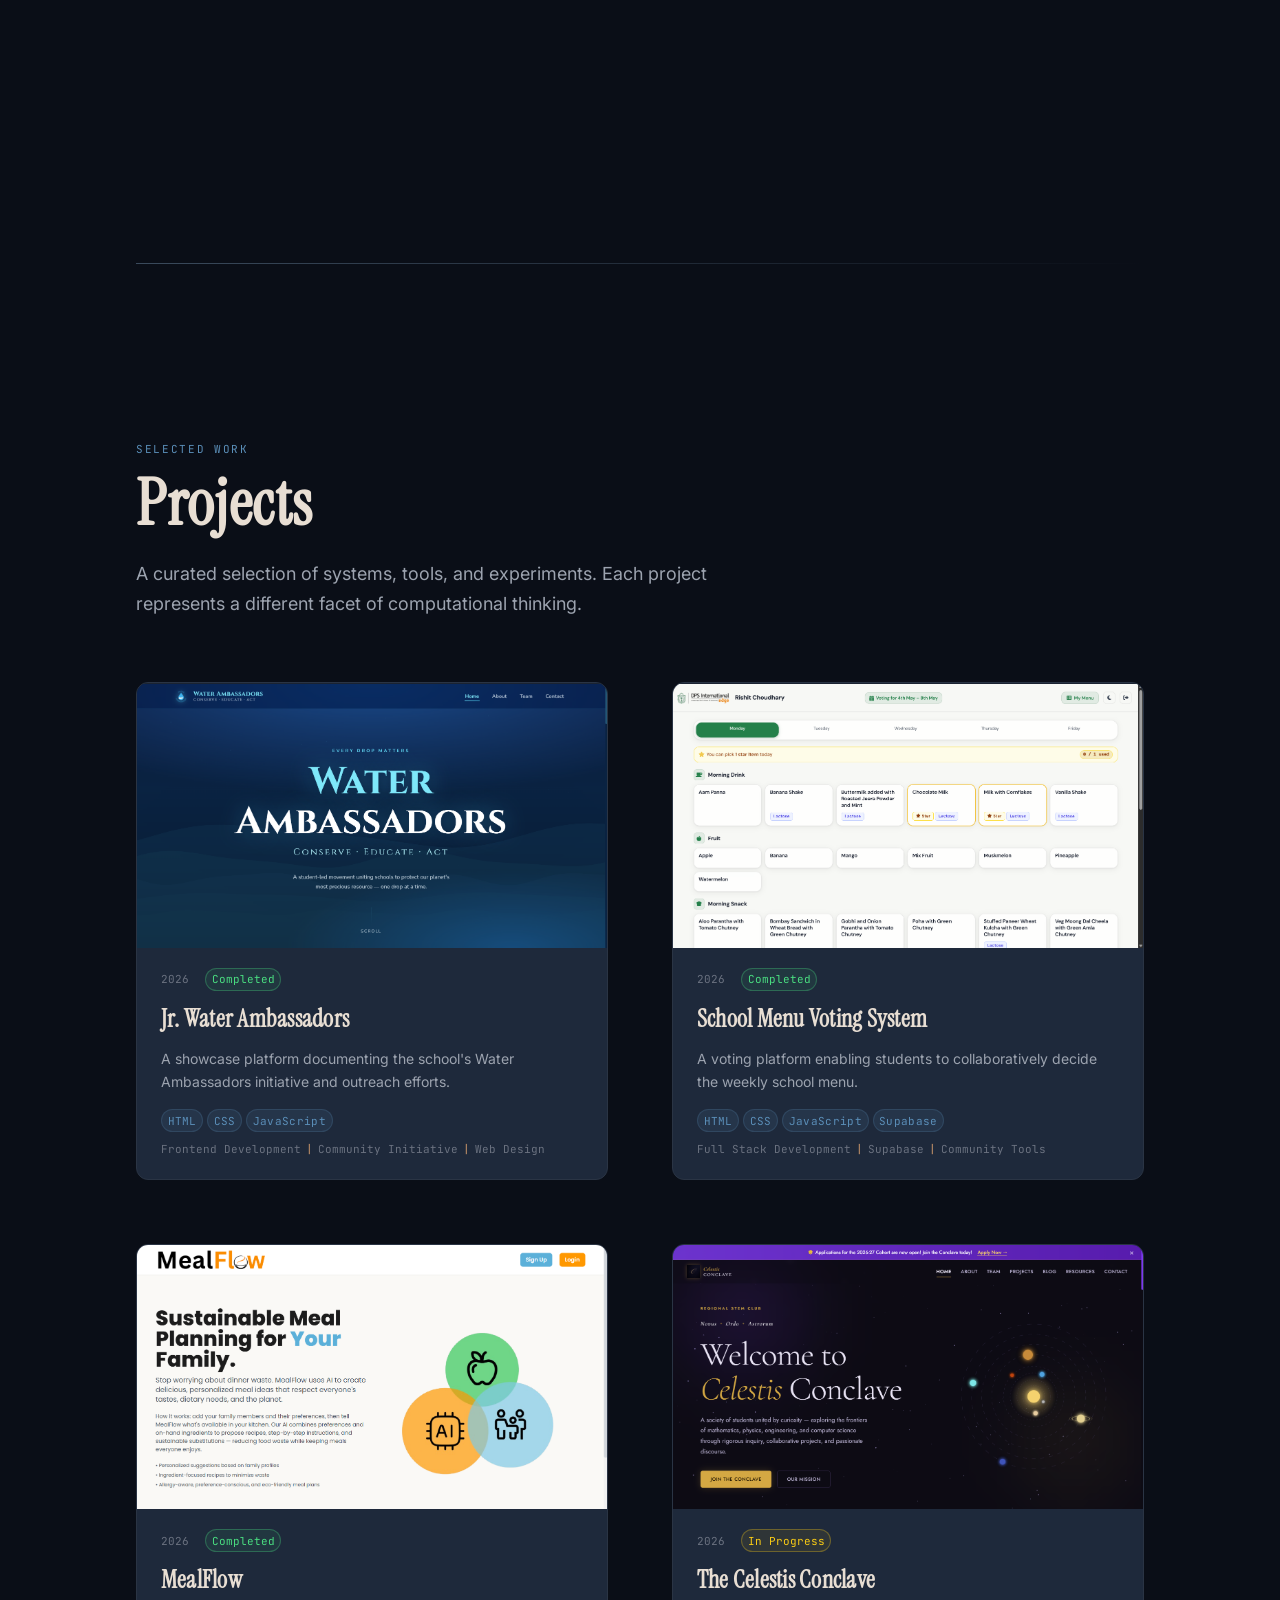
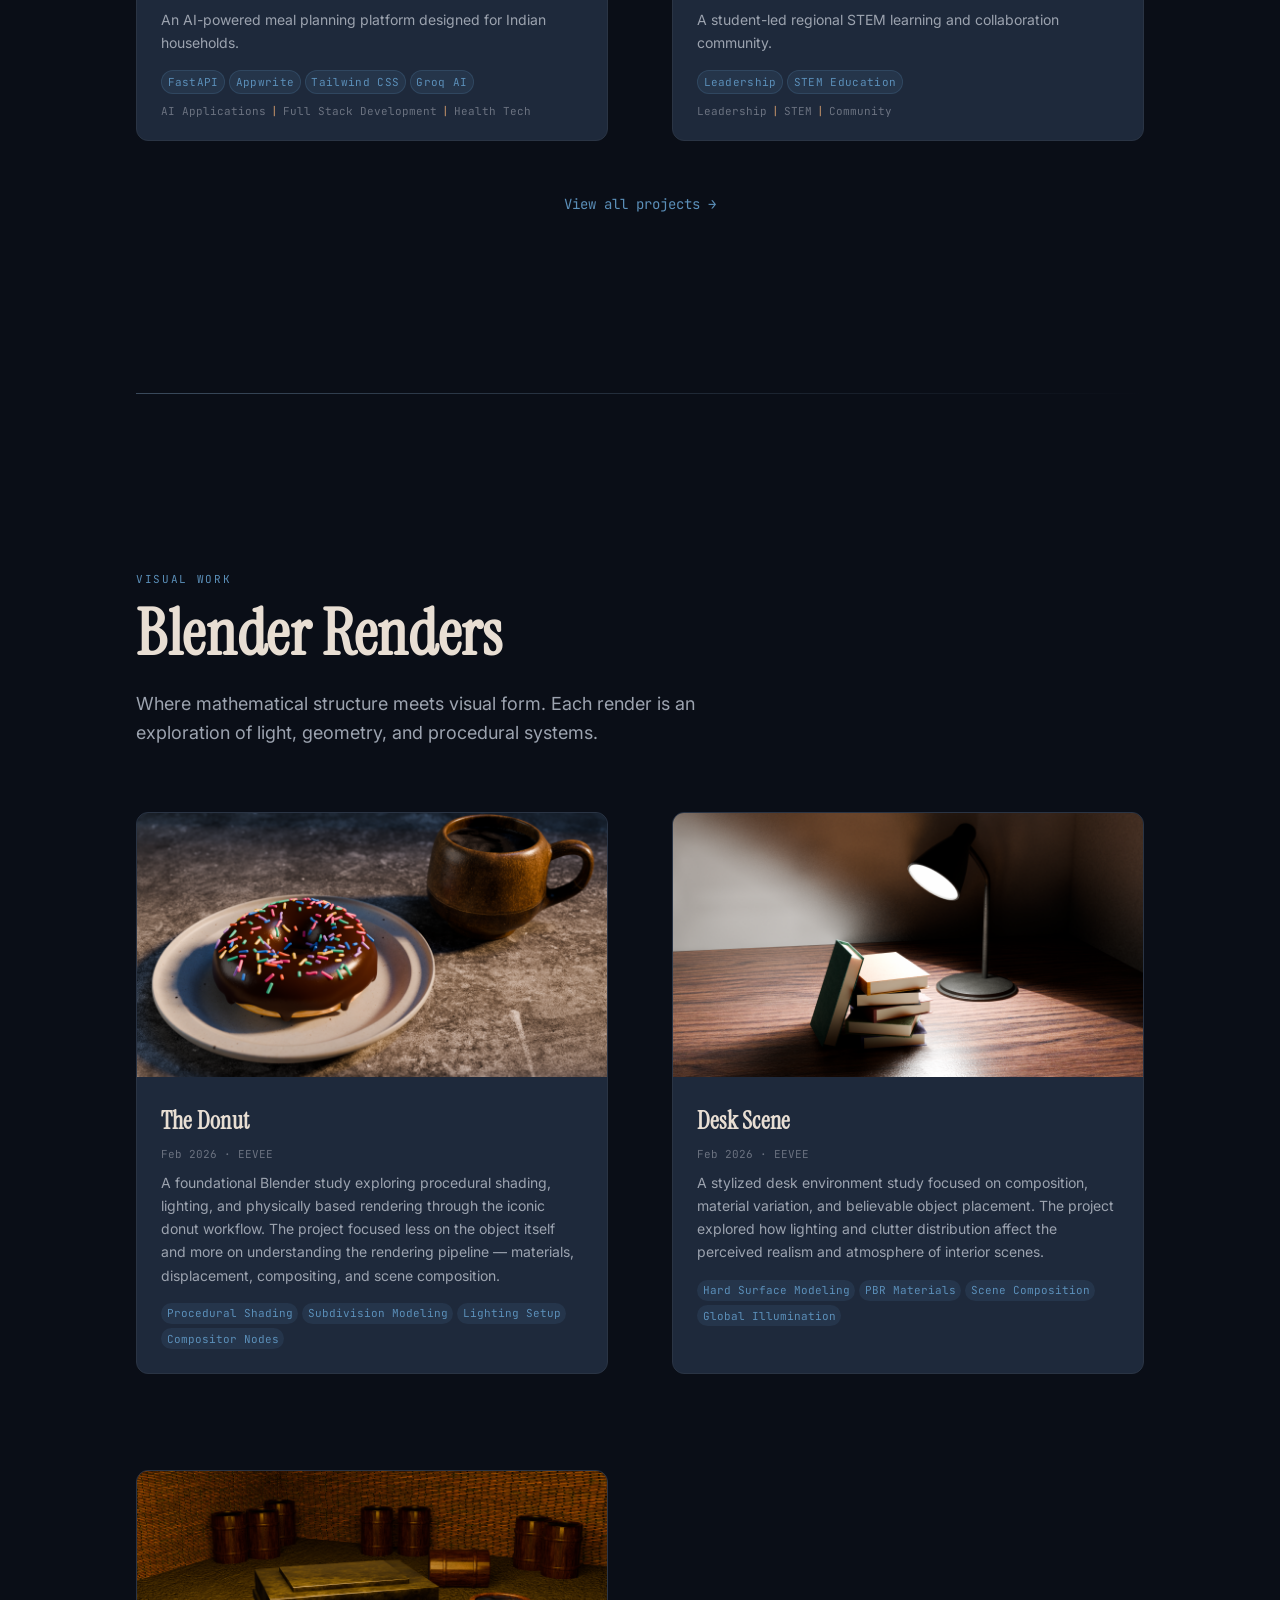
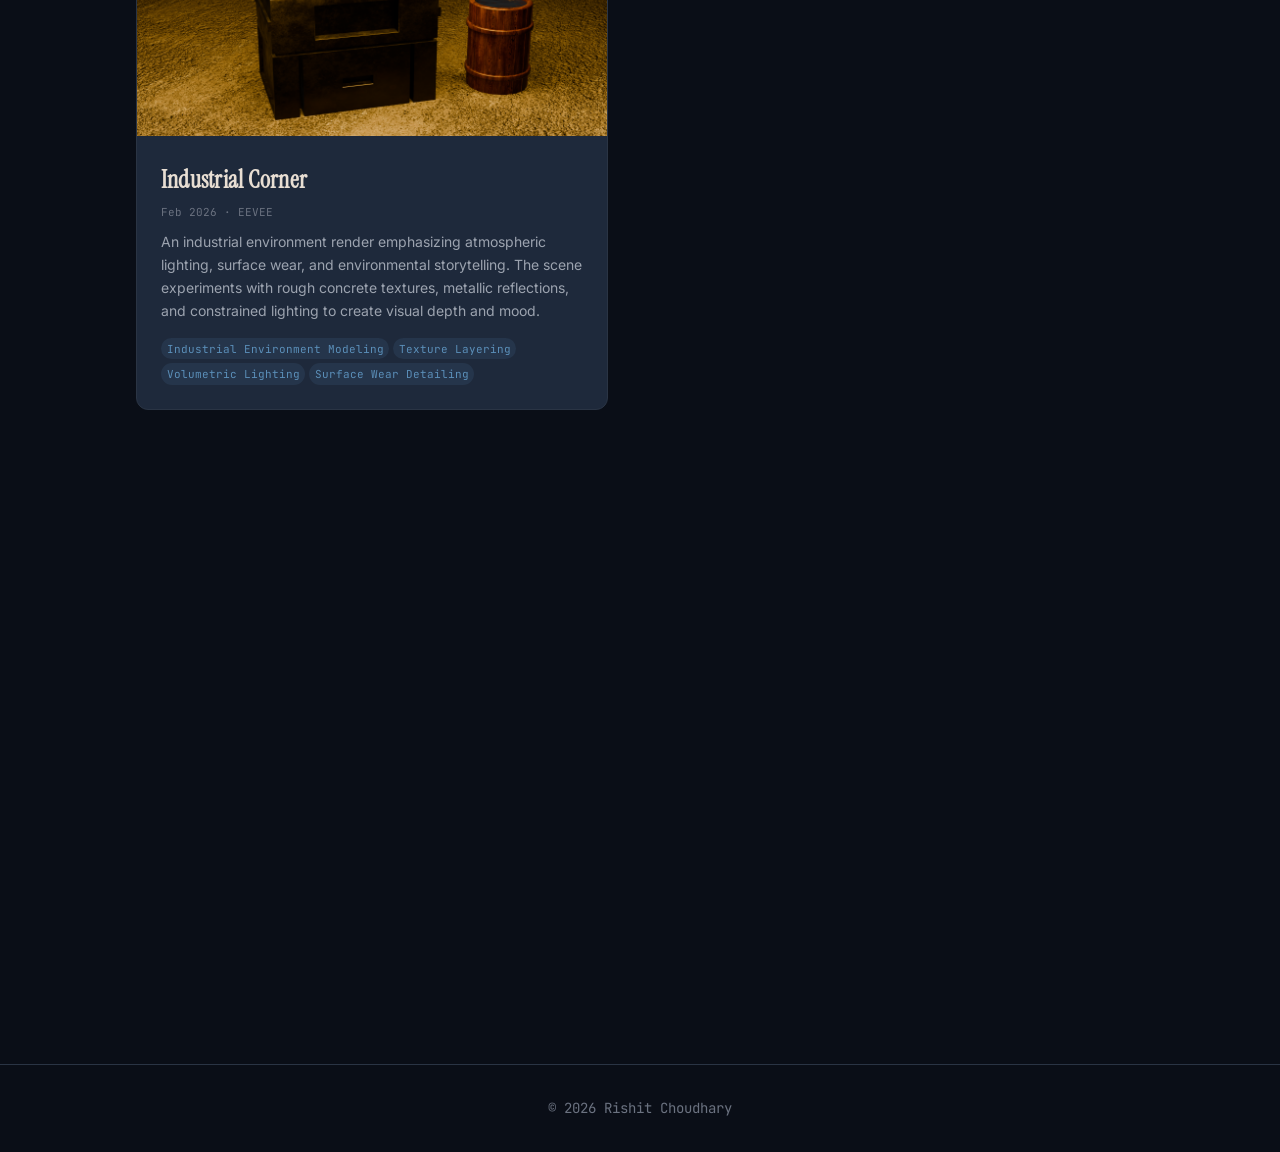
==== commit 2be4d35c: "Underline length change" ====
--- a/index.html
+++ b/index.html
@@ -22,9 +22,9 @@
                             <text class="navbar__monogram-letter" x="40" y="20">Rishit C.</text>
                             <line
                                 class="navbar__monogram-accent"
-                                x1="4"
+                                x1="0"
                                 y1="32"
-                                x2="72"
+                                x2="76"
                                 y2="32"
                                 stroke-width="2"
                                 stroke-linecap="round"
--- a/assets/css/main.css
+++ b/assets/css/main.css
@@ -240,7 +240,7 @@
         system-ui,
         sans-serif;
     fill: var(--text-primary);
-    font-size: 20px;
+    font-size: 17px;
     font-weight: 600;
     letter-spacing: 1.5px;
     dominant-baseline: central;
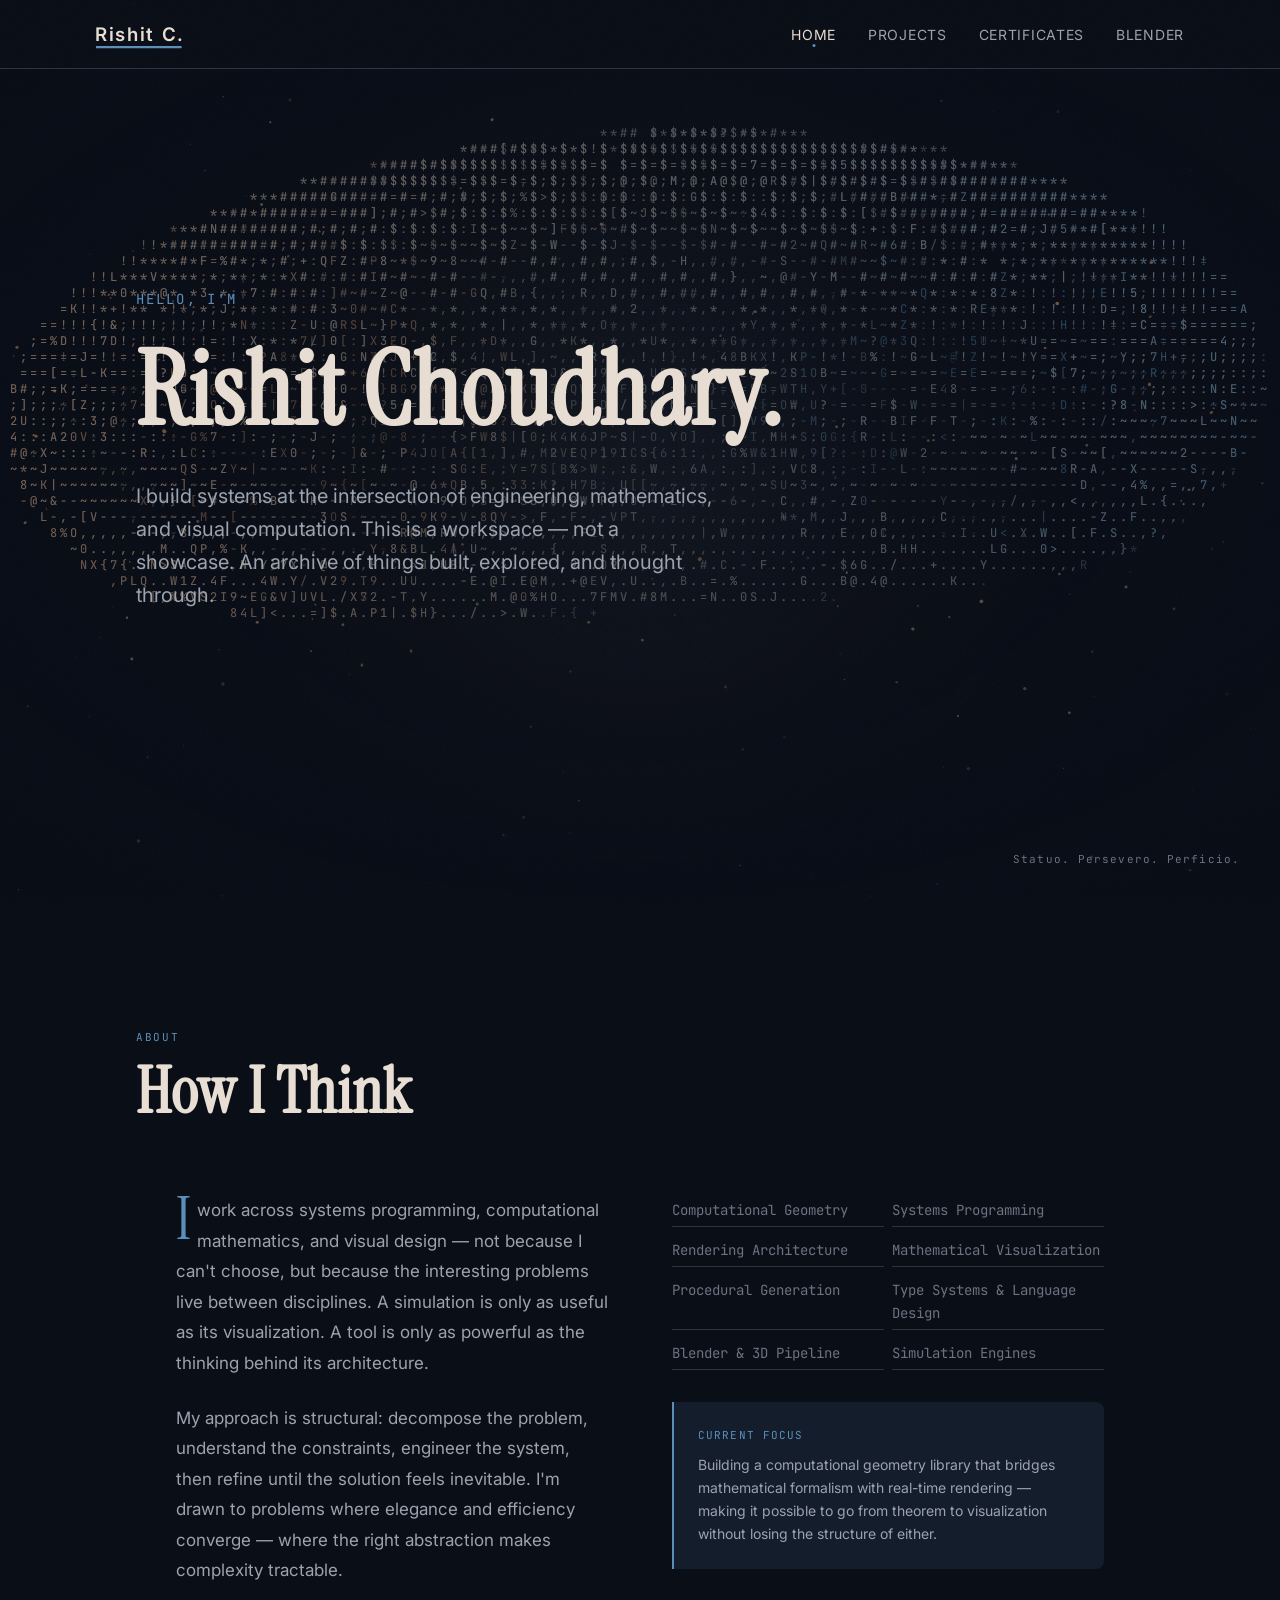
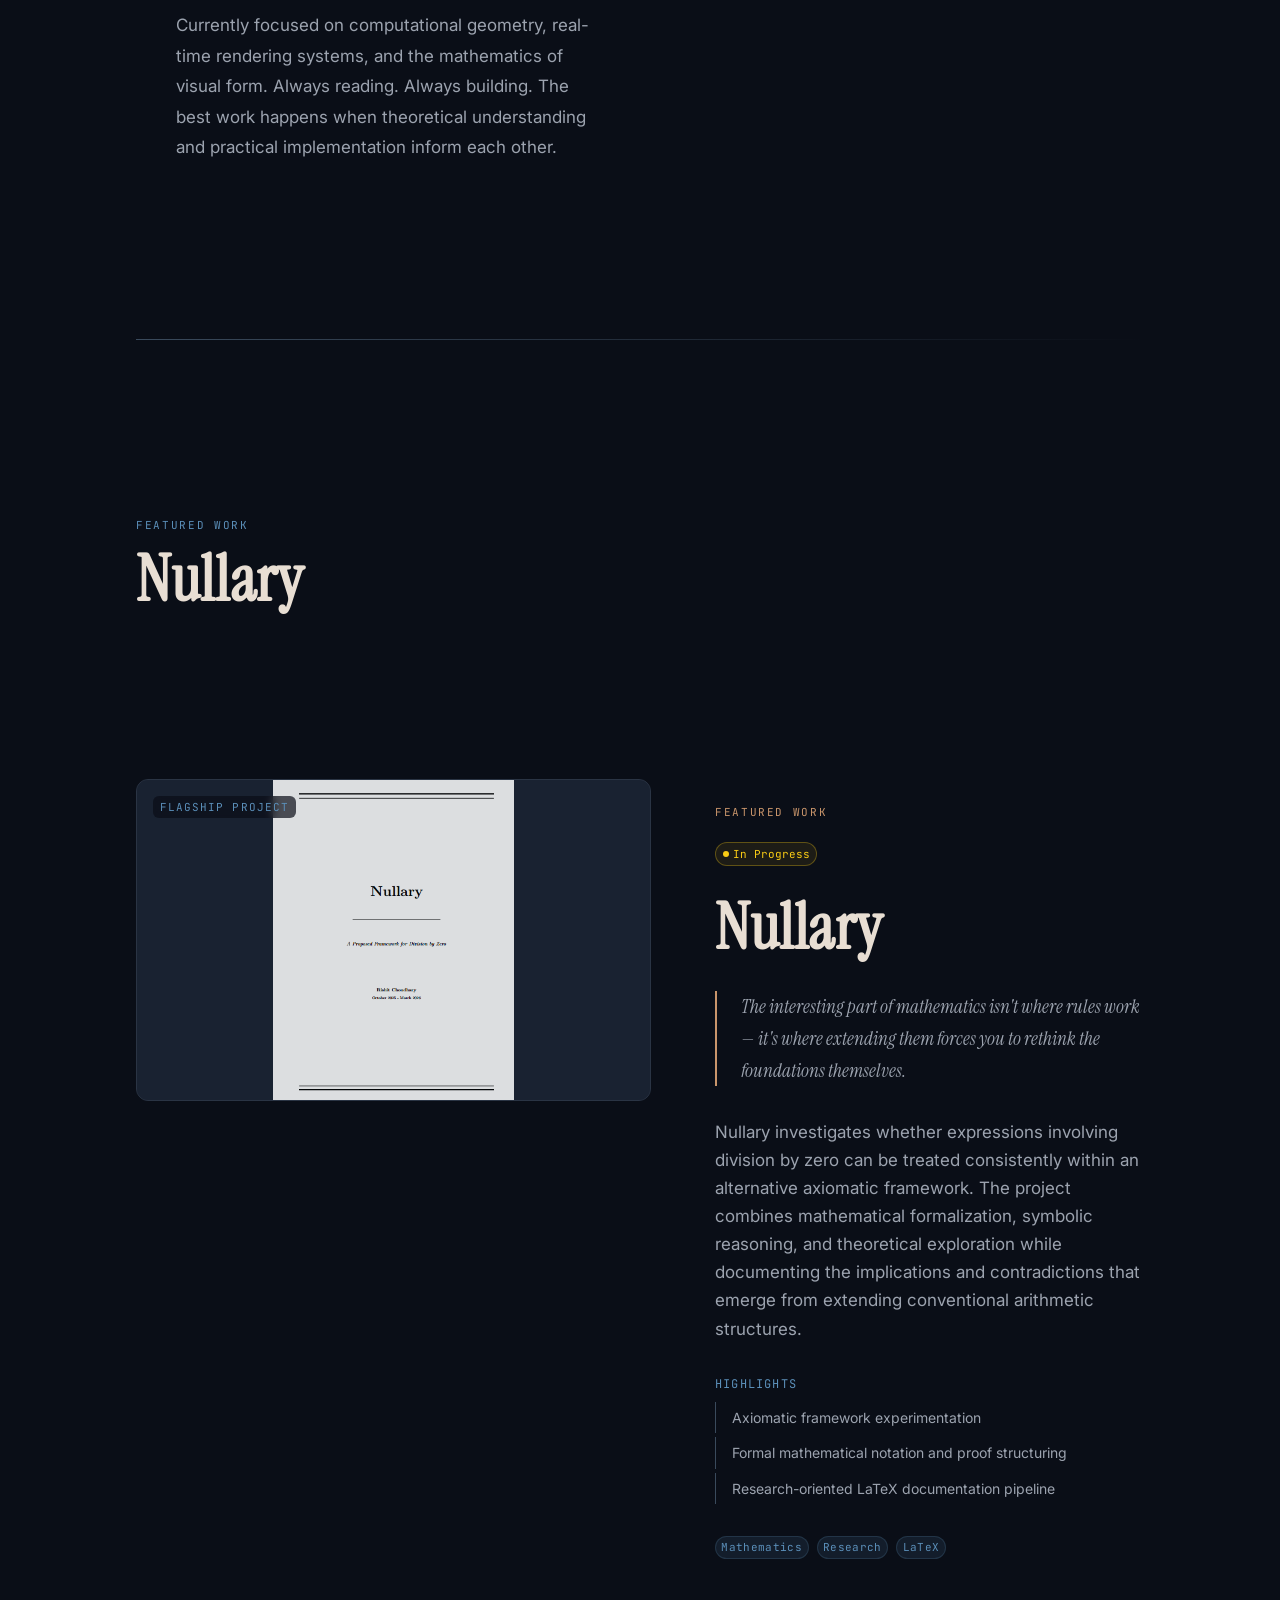
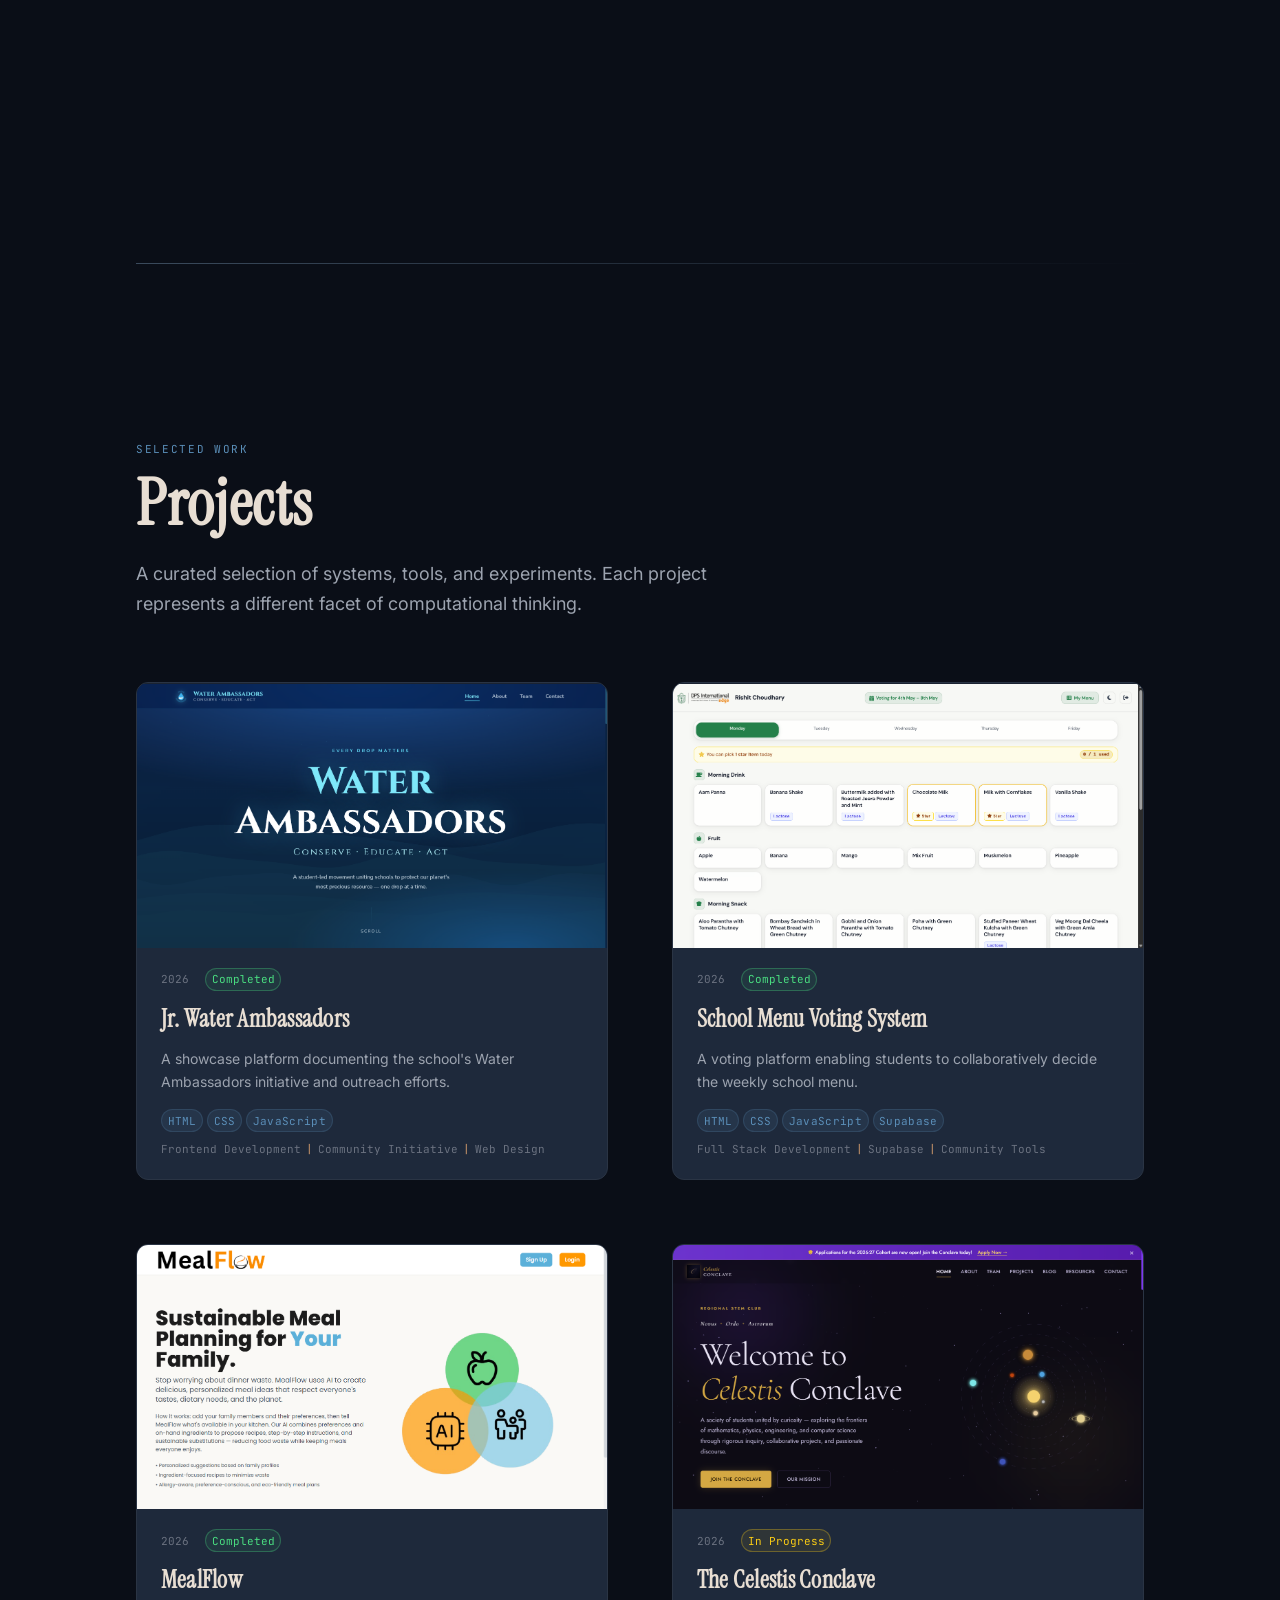
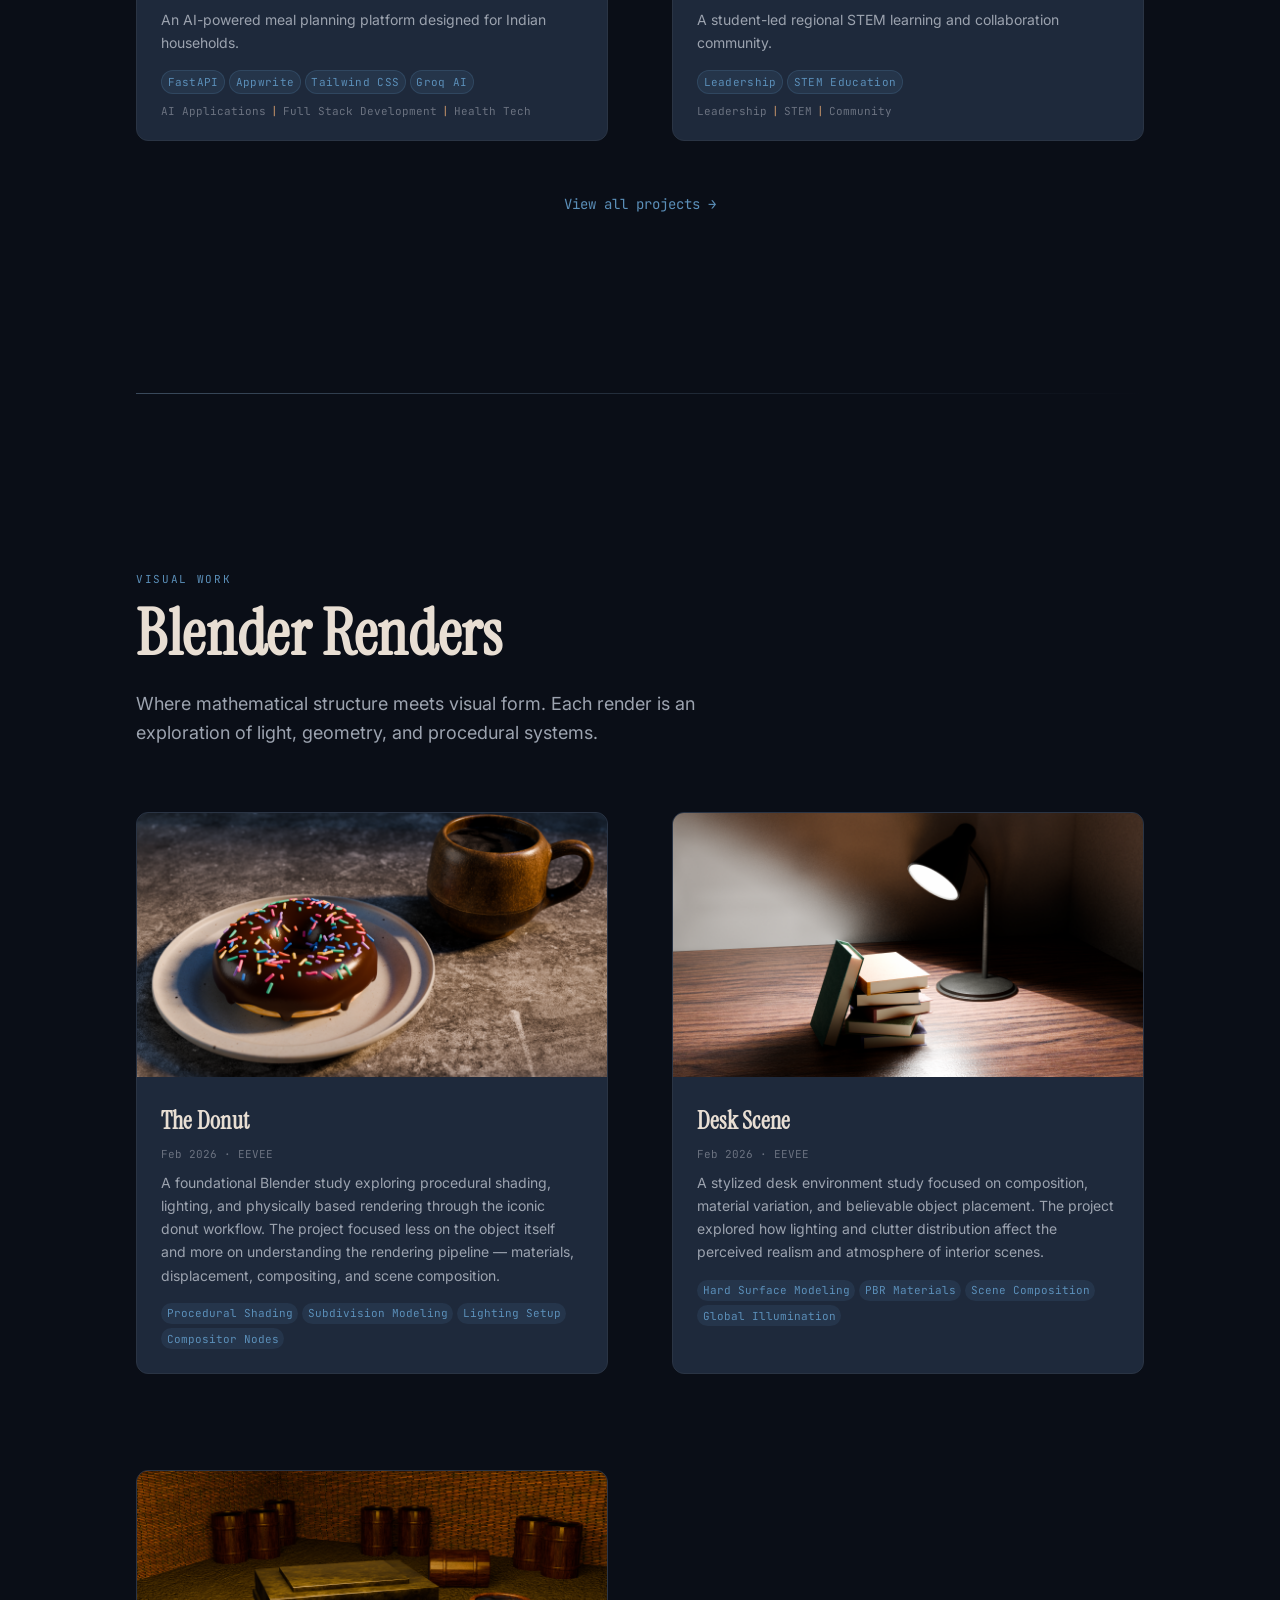
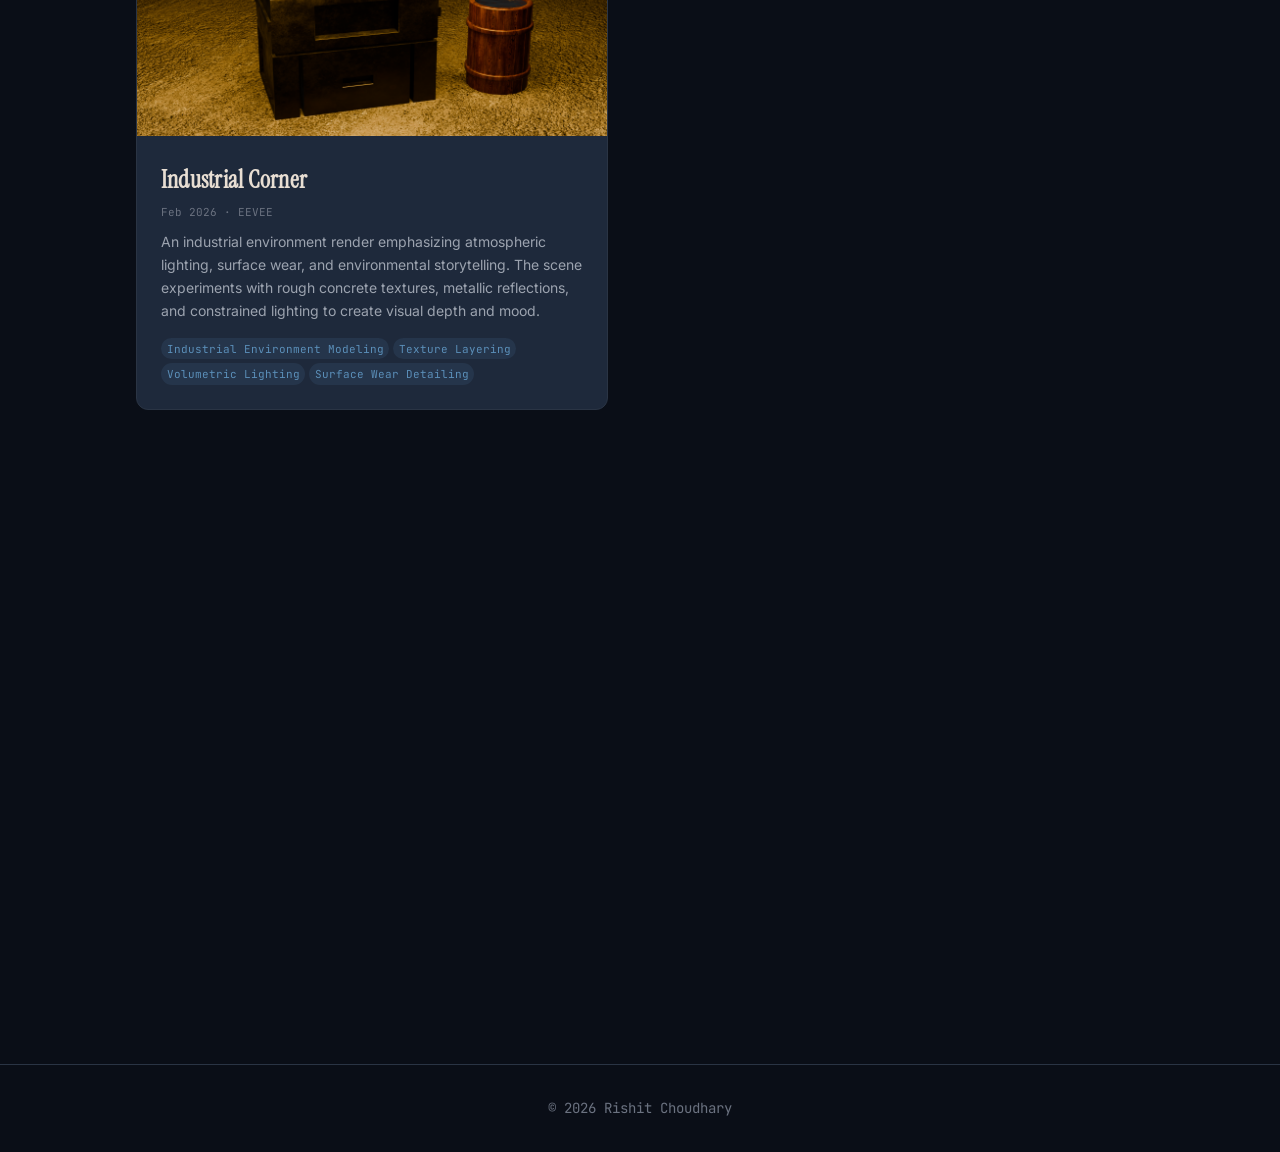
==== commit 2ef3d85a: "Single pixel change" ====
--- a/index.html
+++ b/index.html
@@ -24,7 +24,7 @@
                                 class="navbar__monogram-accent"
                                 x1="0"
                                 y1="32"
-                                x2="76"
+                                x2="77"
                                 y2="32"
                                 stroke-width="2"
                                 stroke-linecap="round"
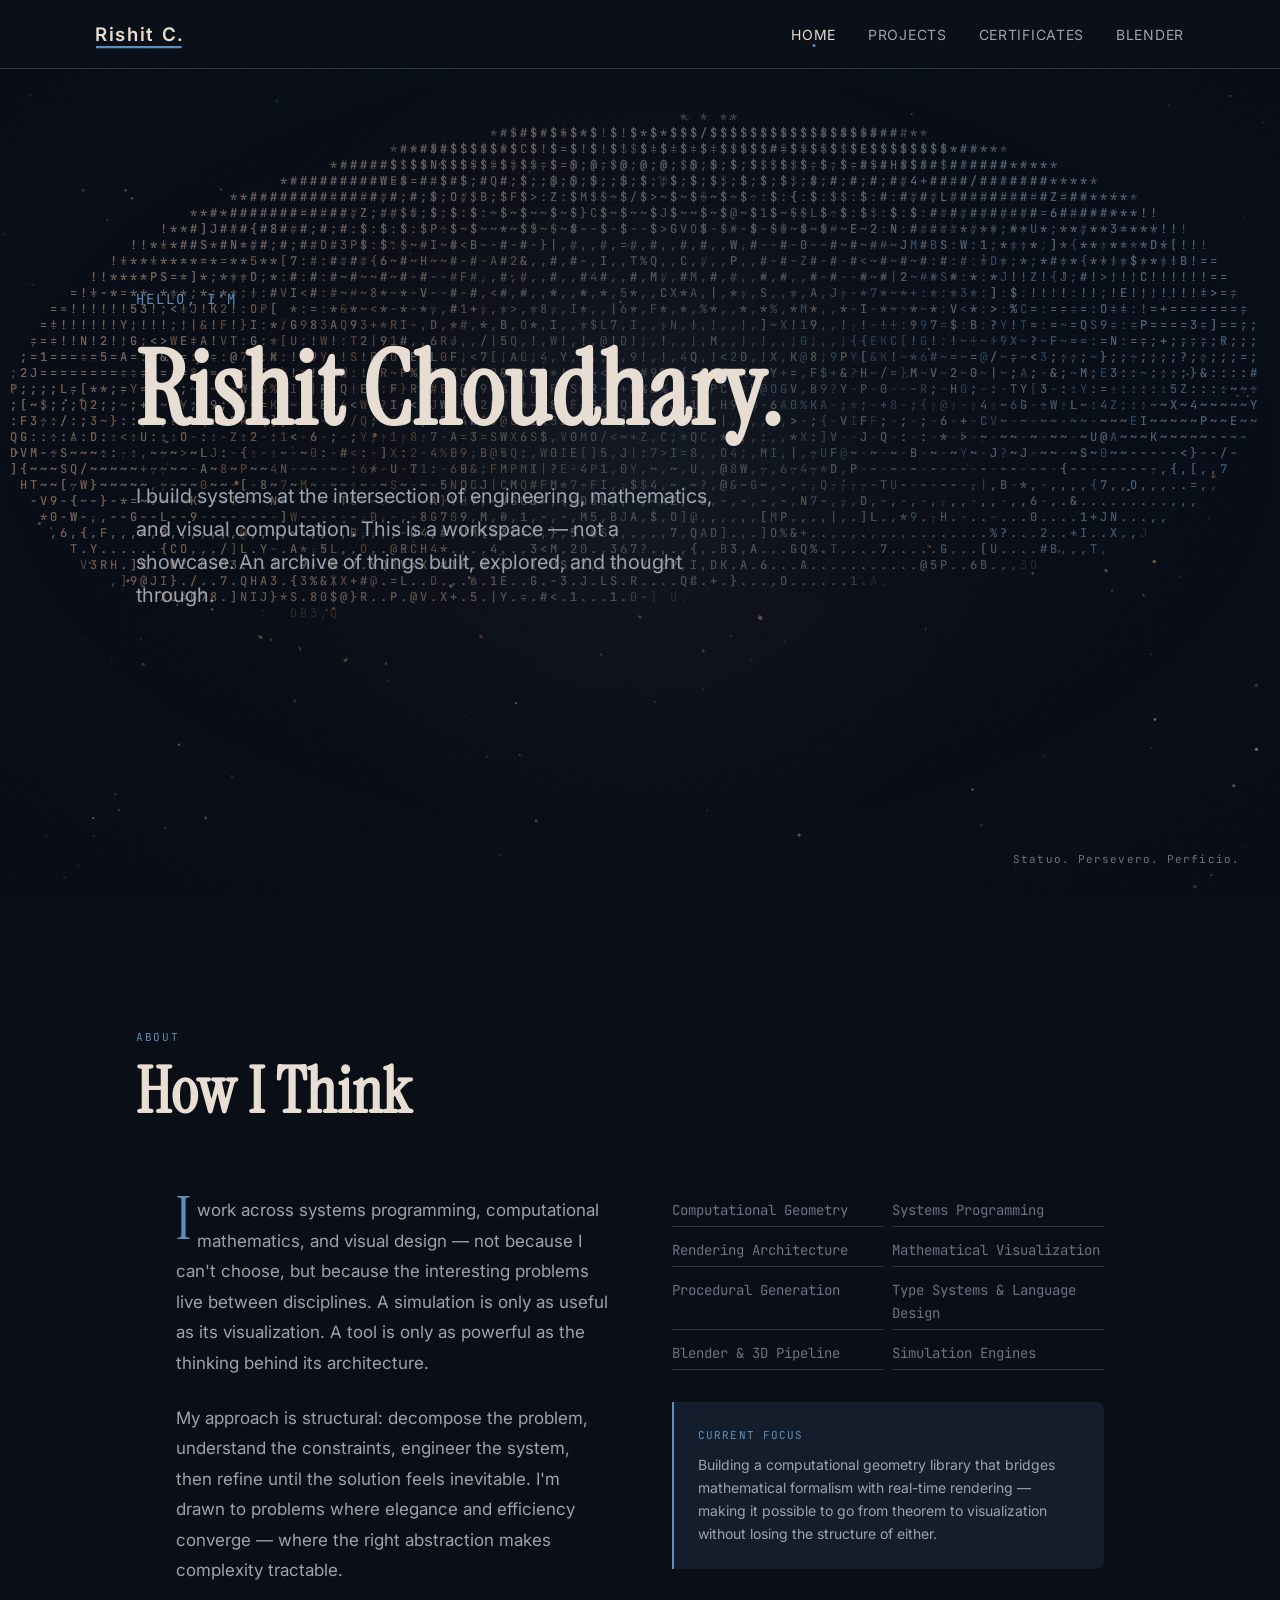
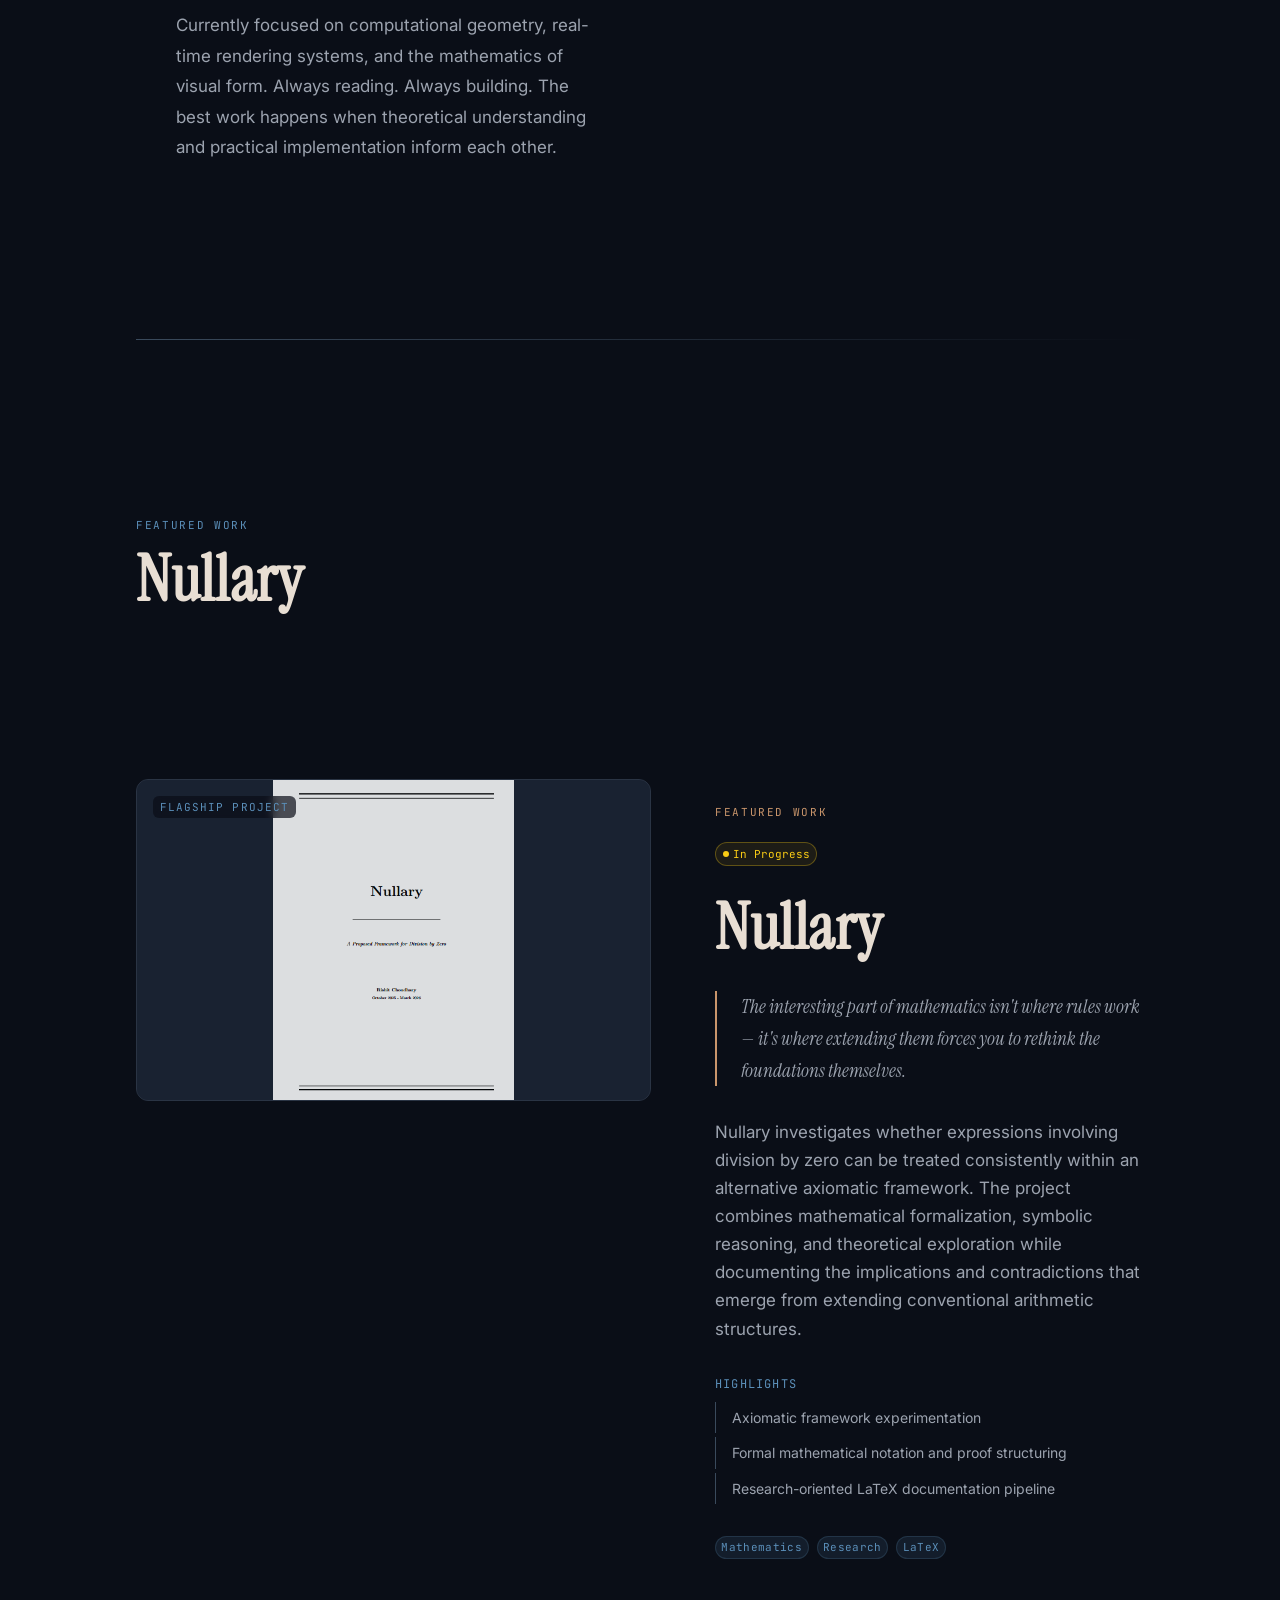
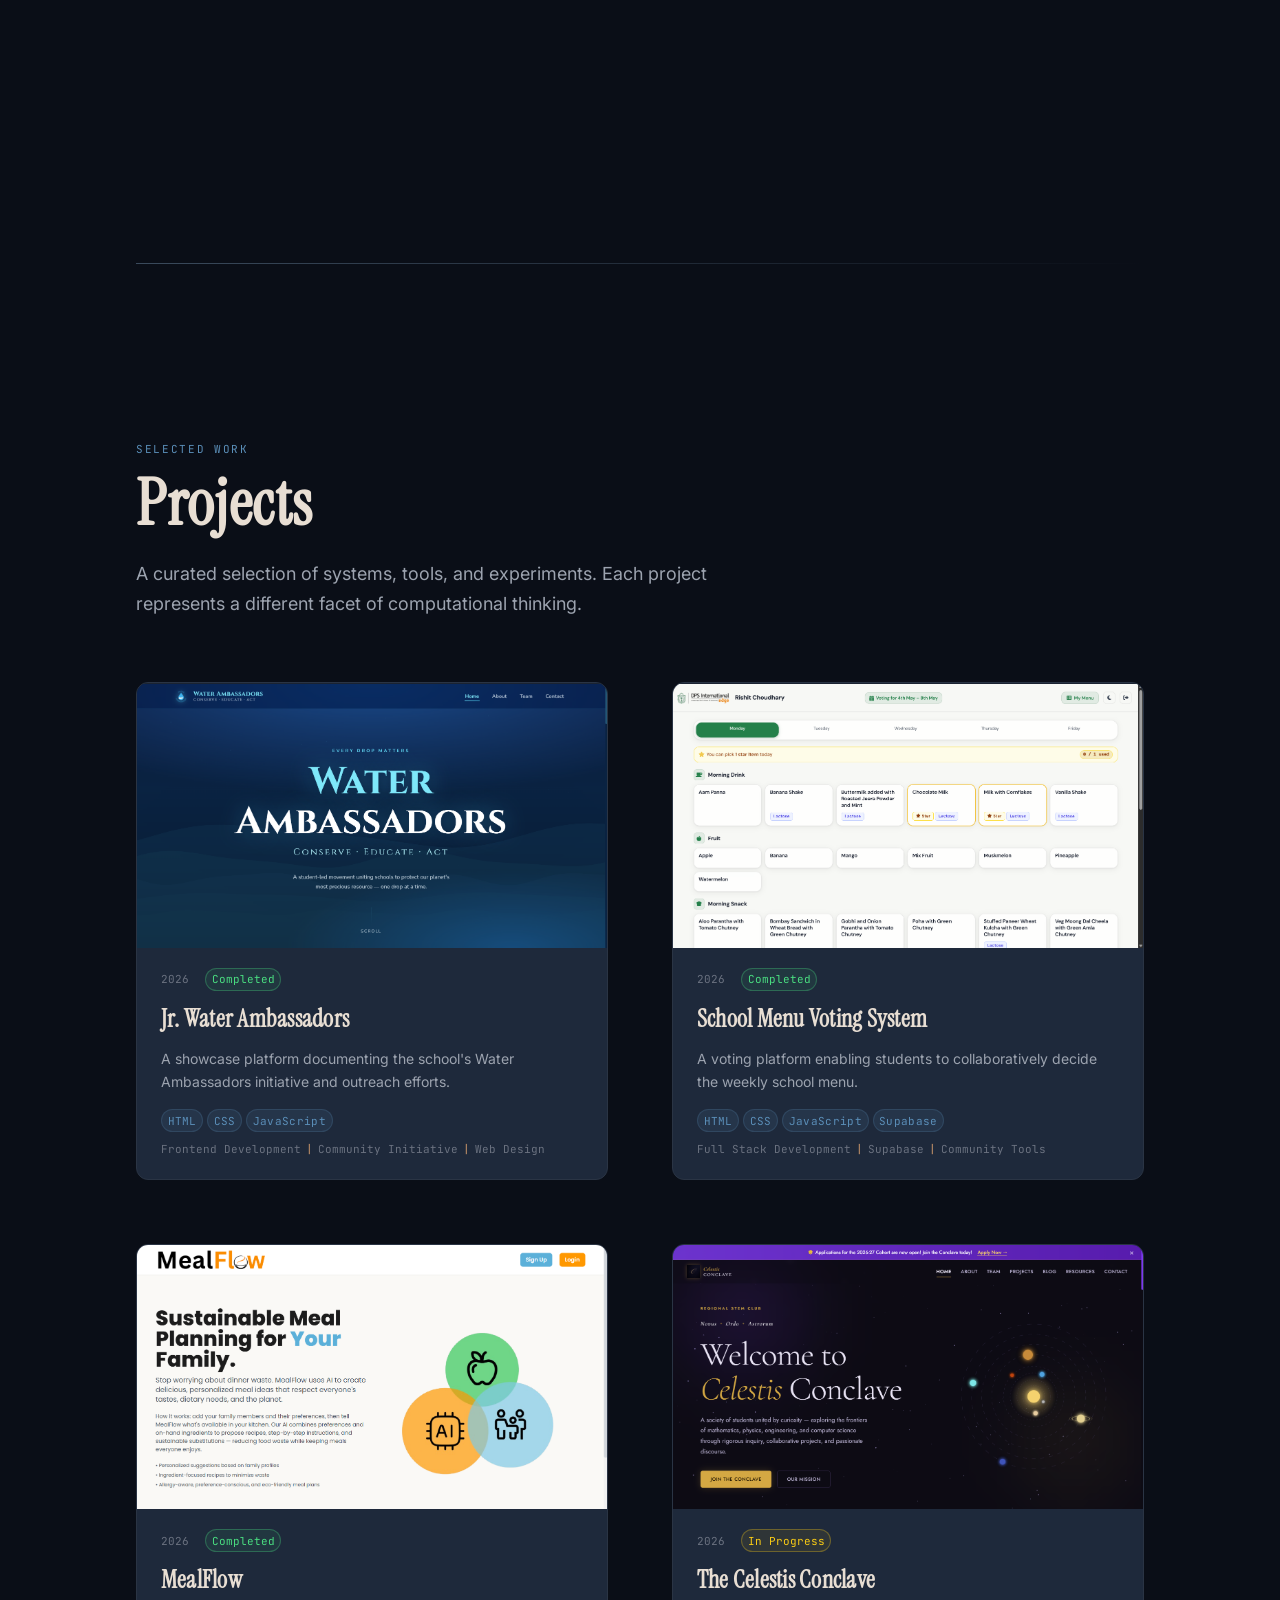
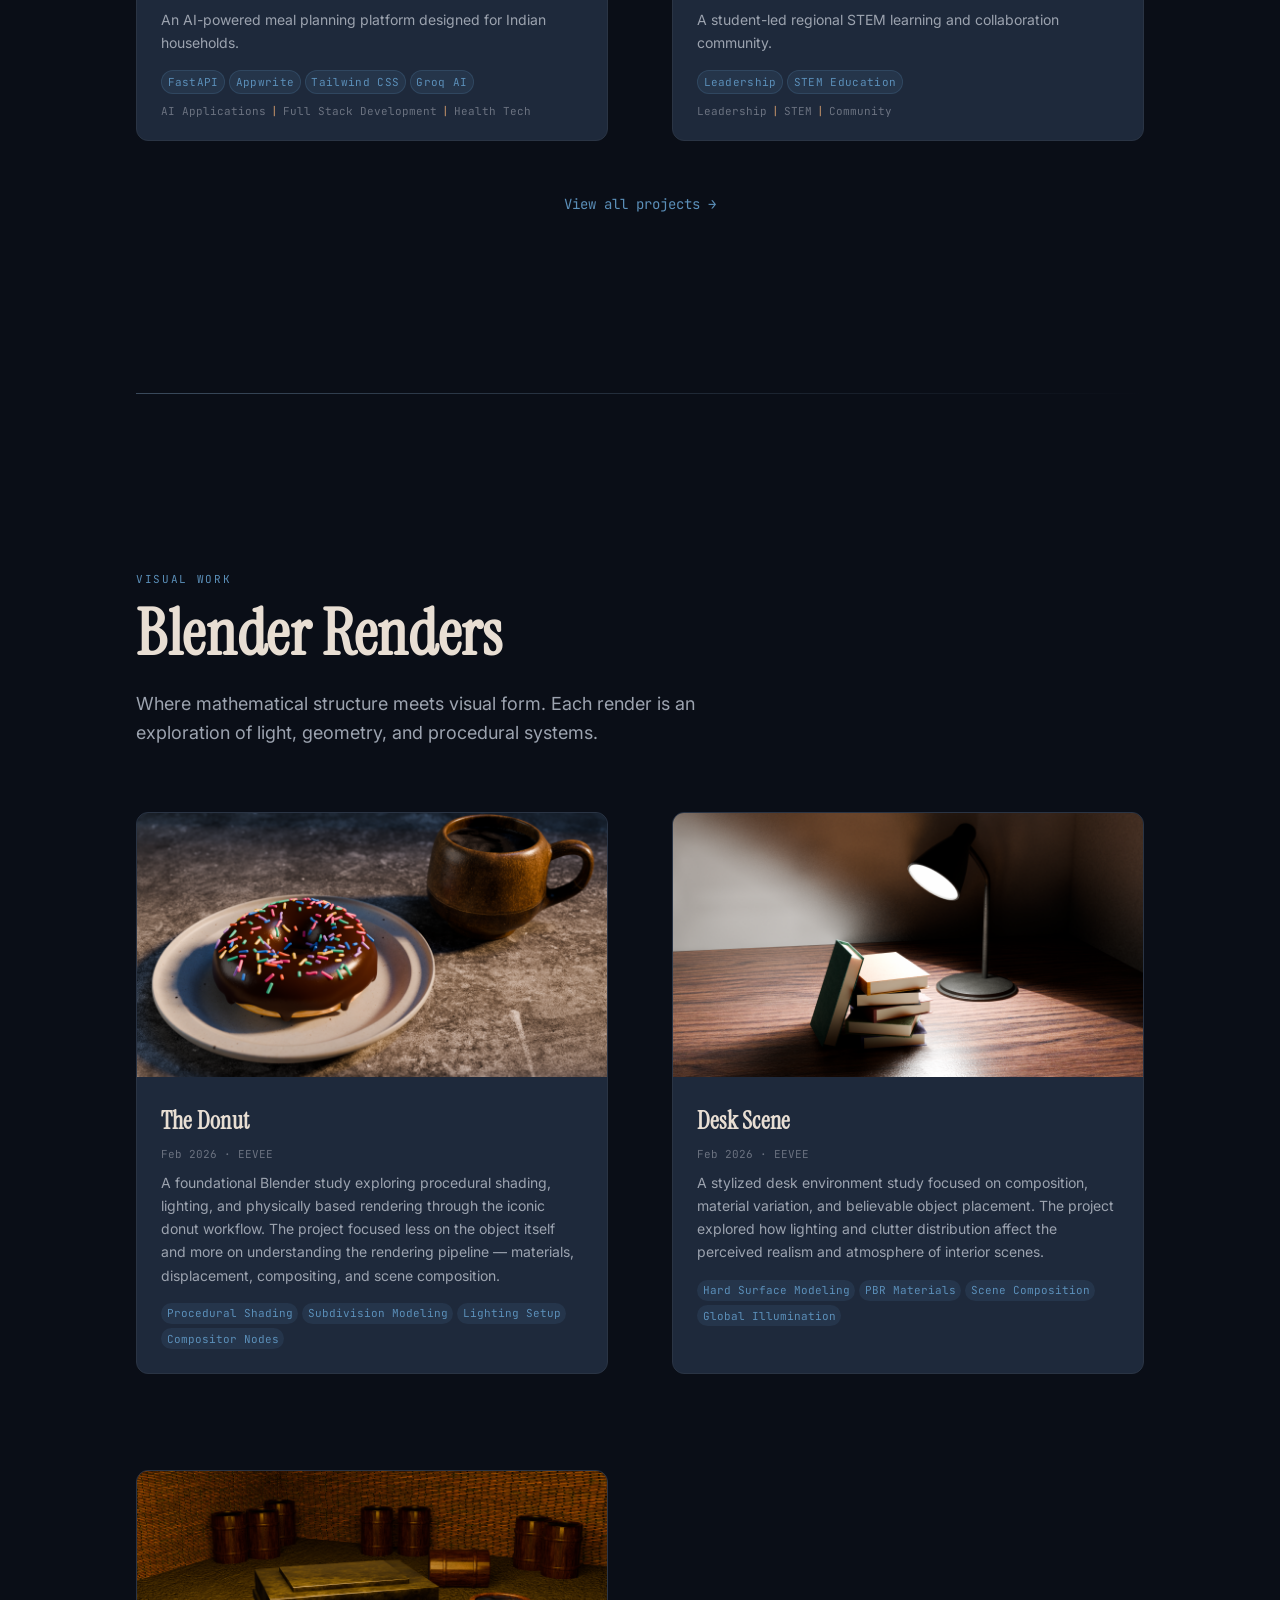
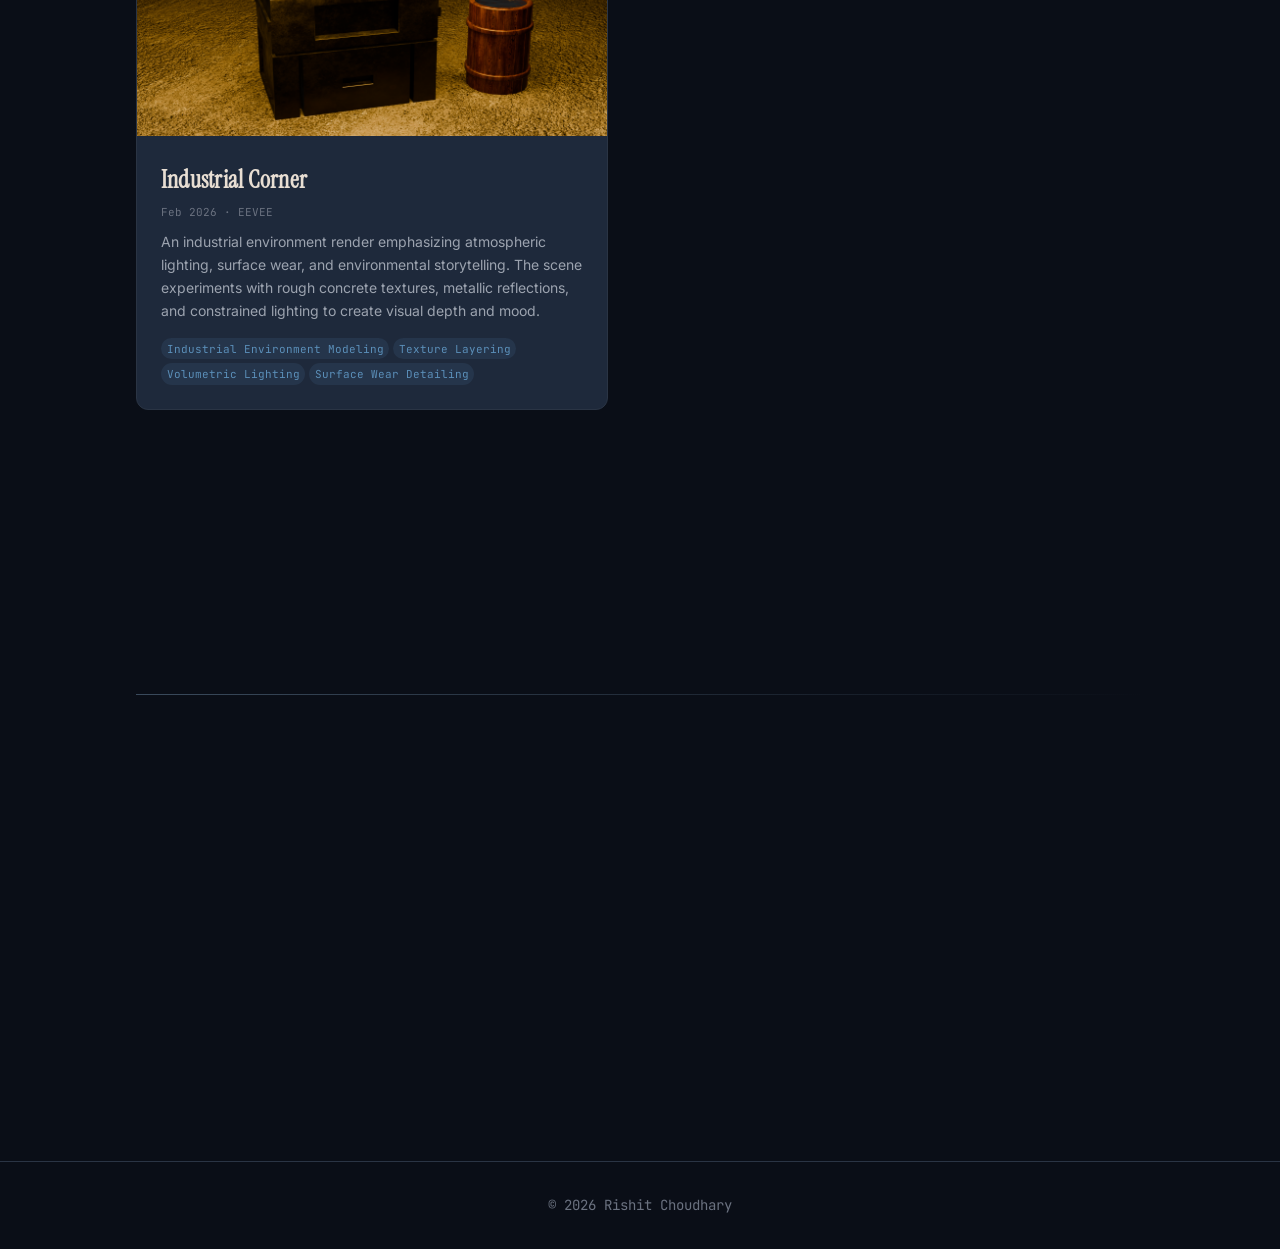
==== commit 115db537: "Section divider between blender and contacts" ====
--- a/index.html
+++ b/index.html
@@ -155,6 +155,11 @@
             </div>
         </section>
 
+        <!-- Section Divider -->
+        <div class="container">
+            <div class="section__divider"></div>
+        </div>
+
         <!-- Contact Section -->
         <section class="section contact" id="contact">
             <div class="contact__inner container">
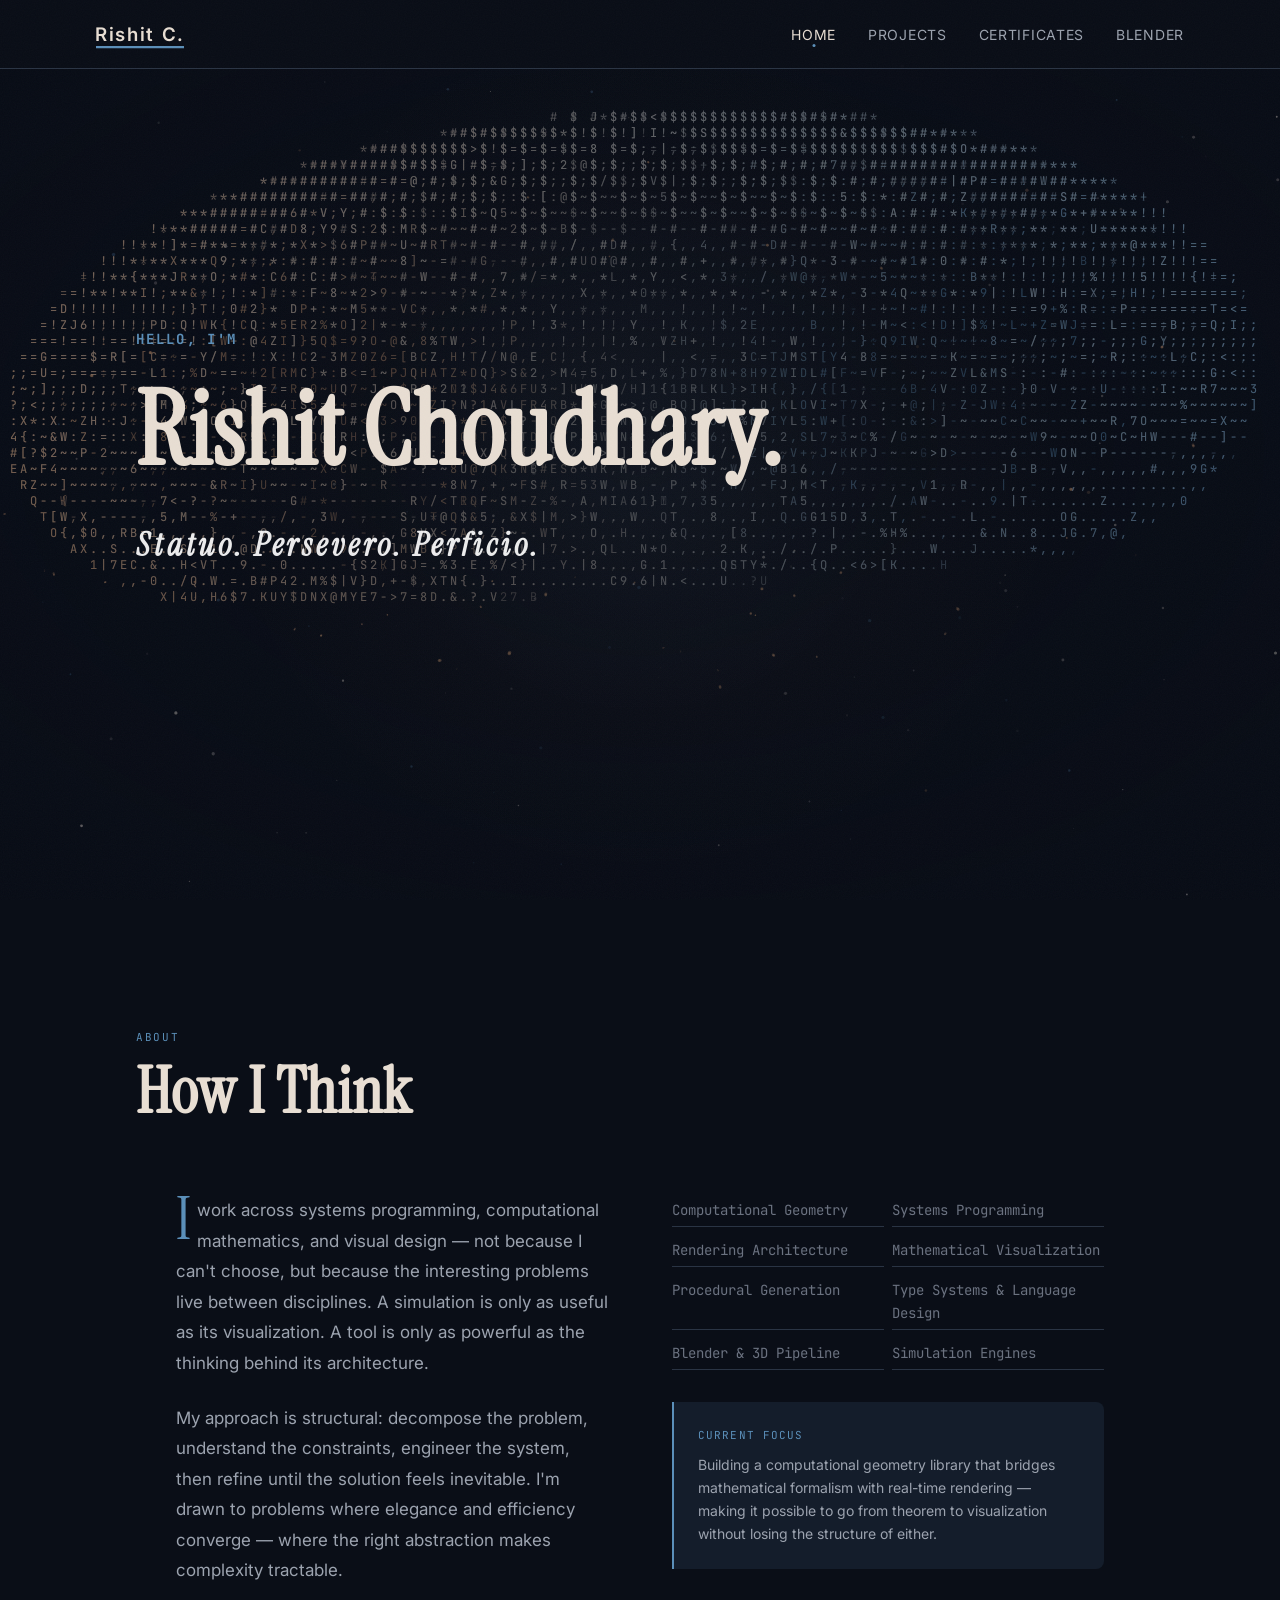
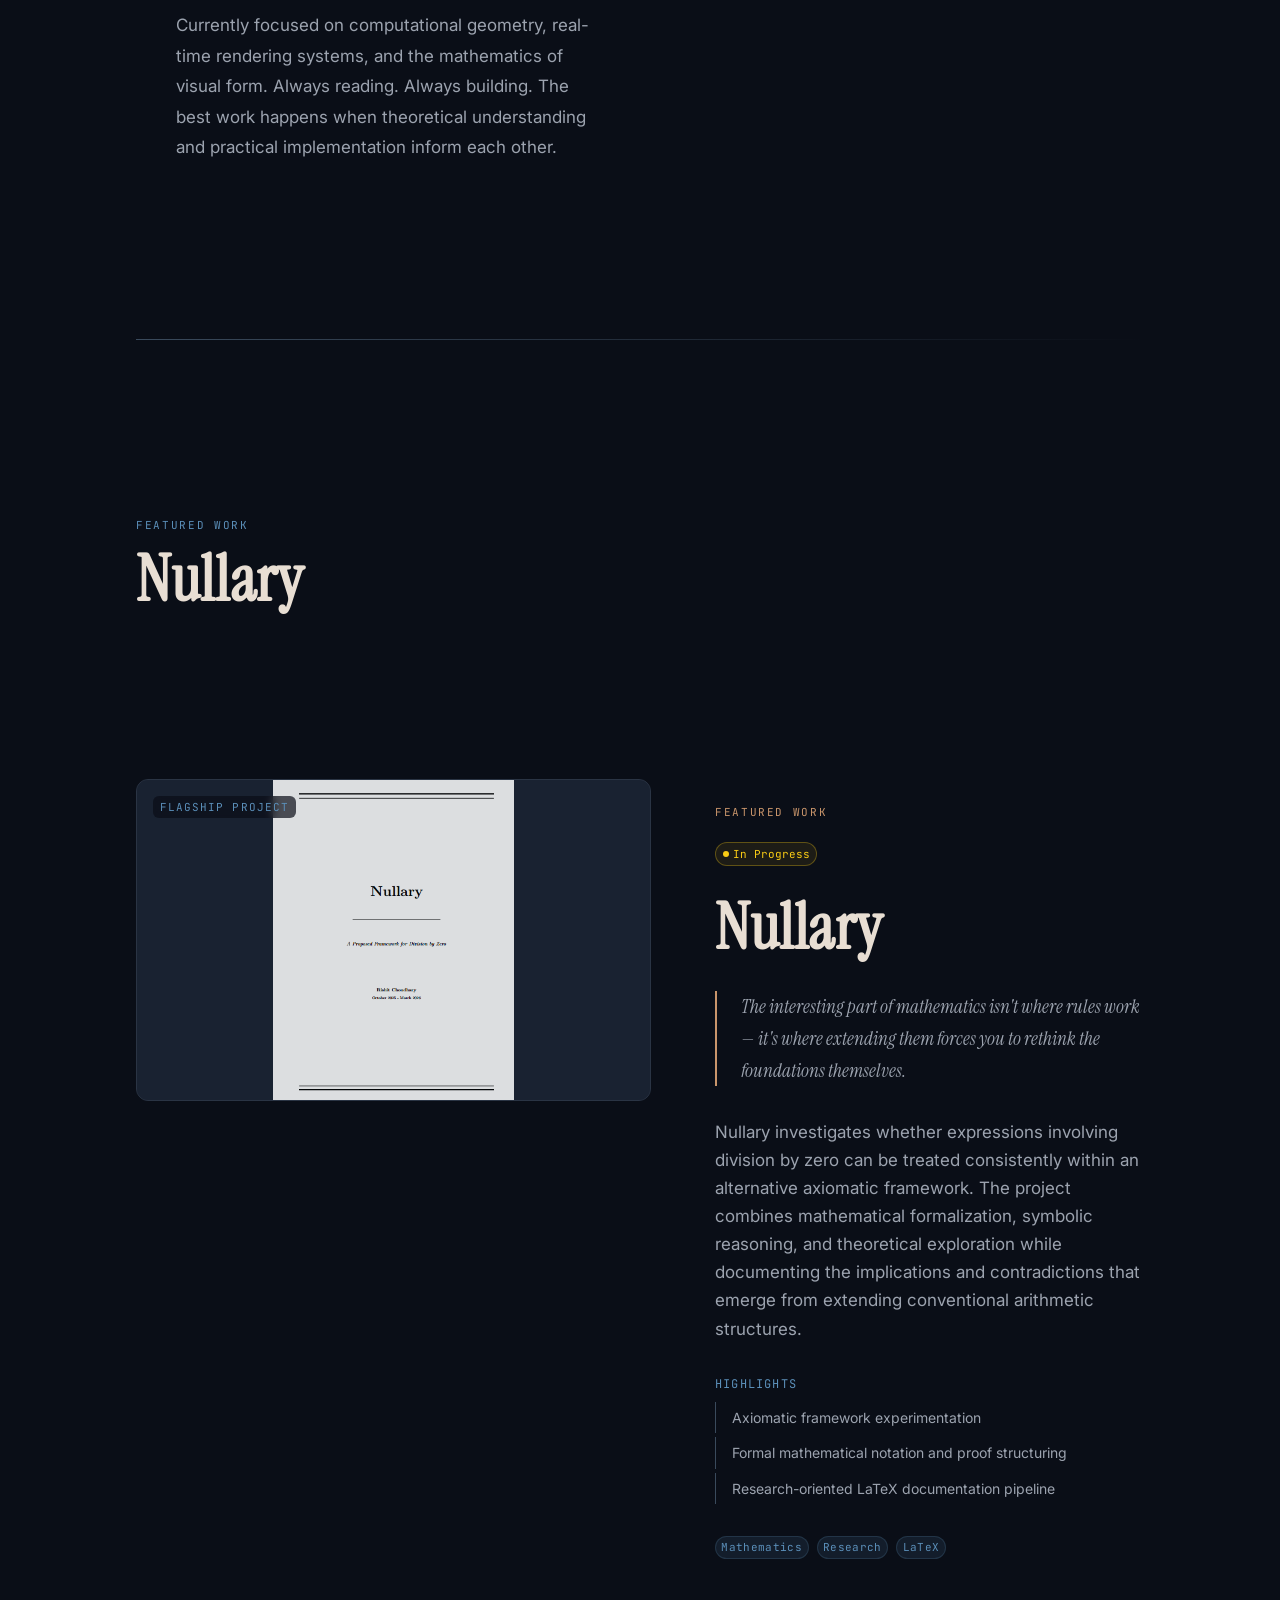
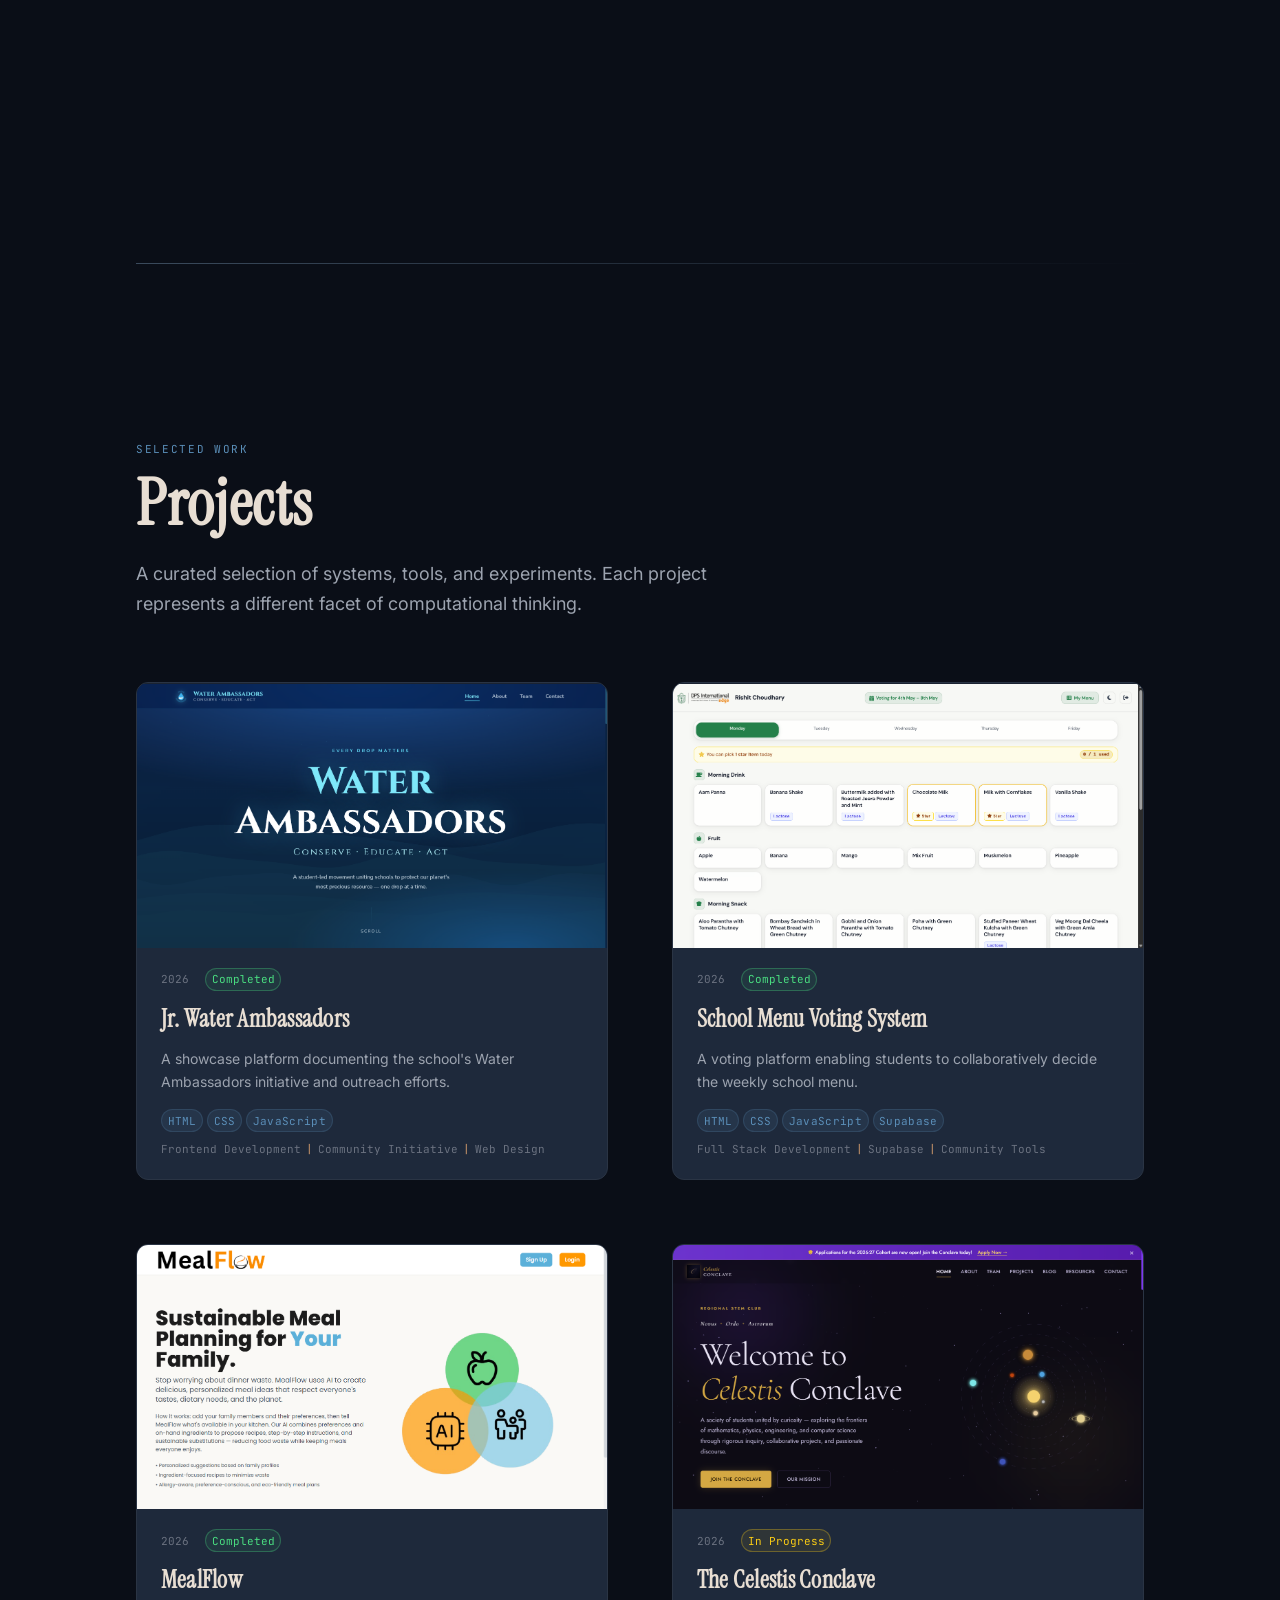
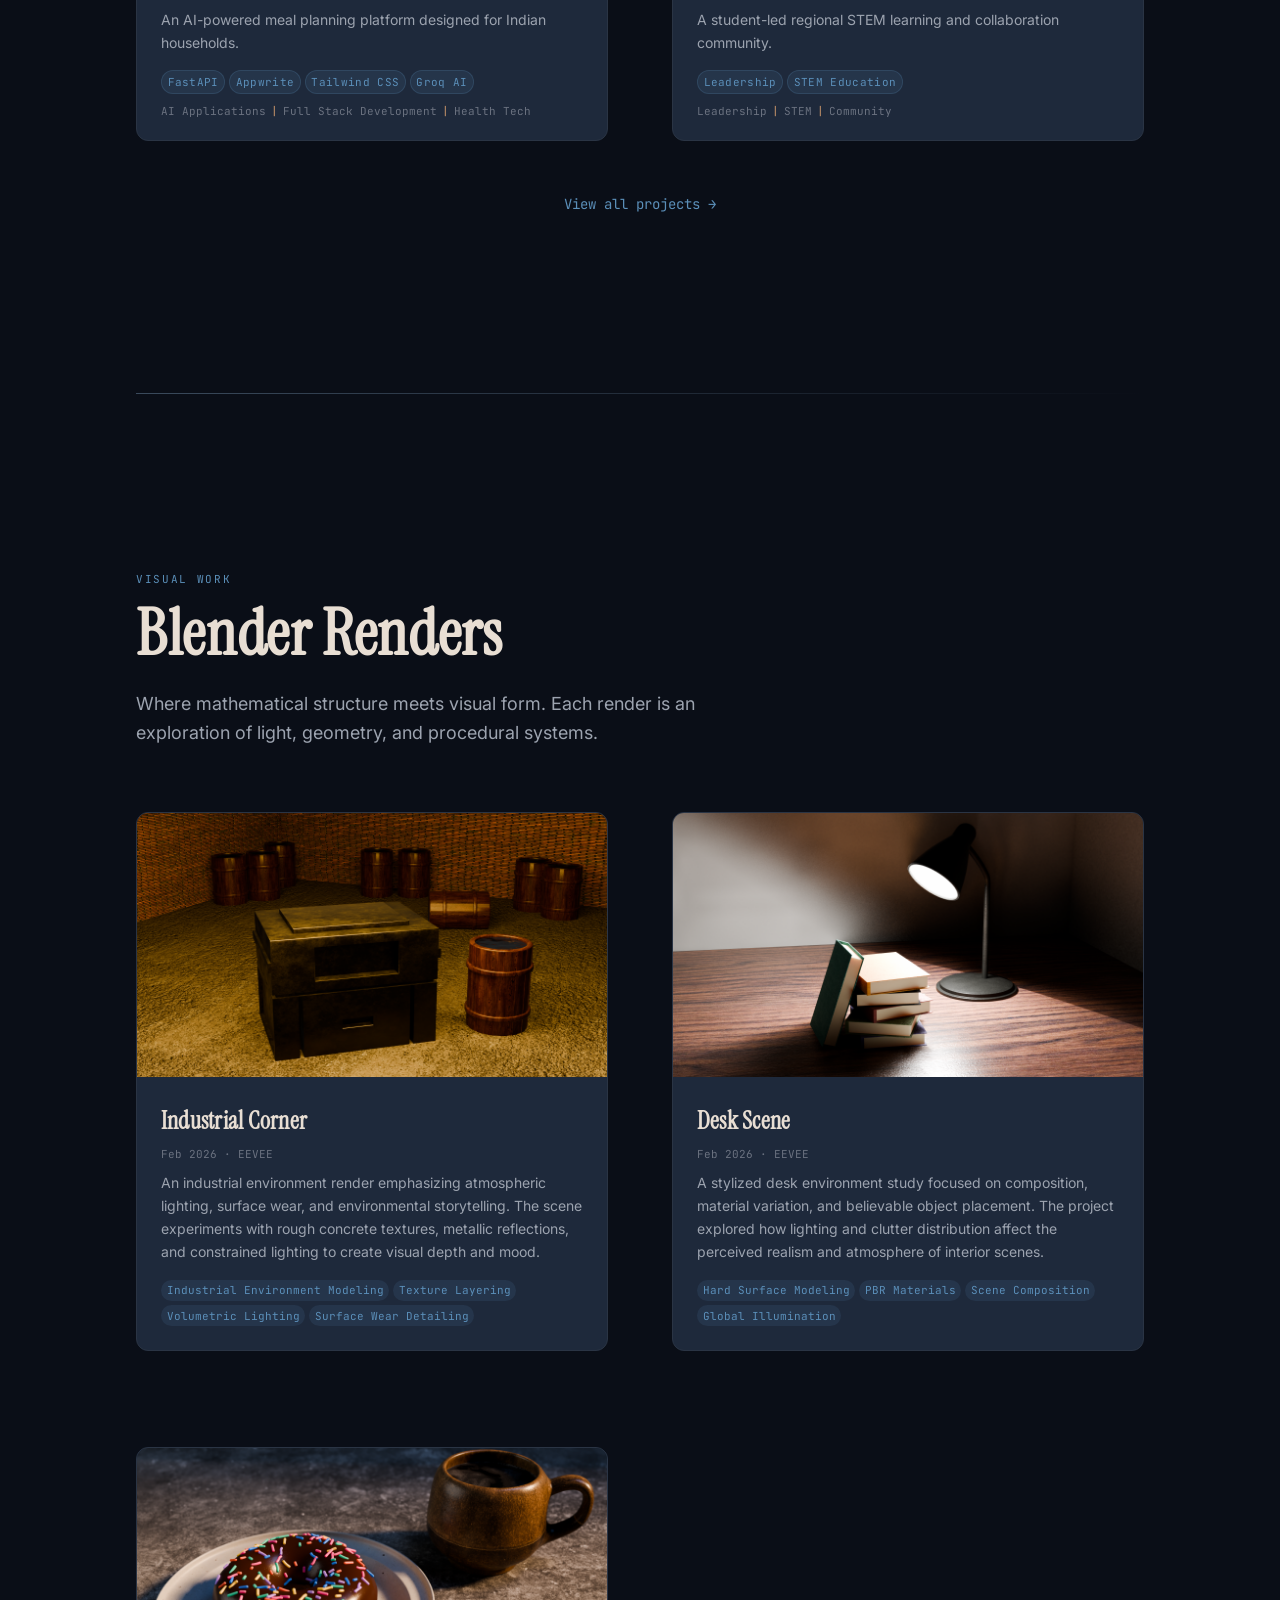
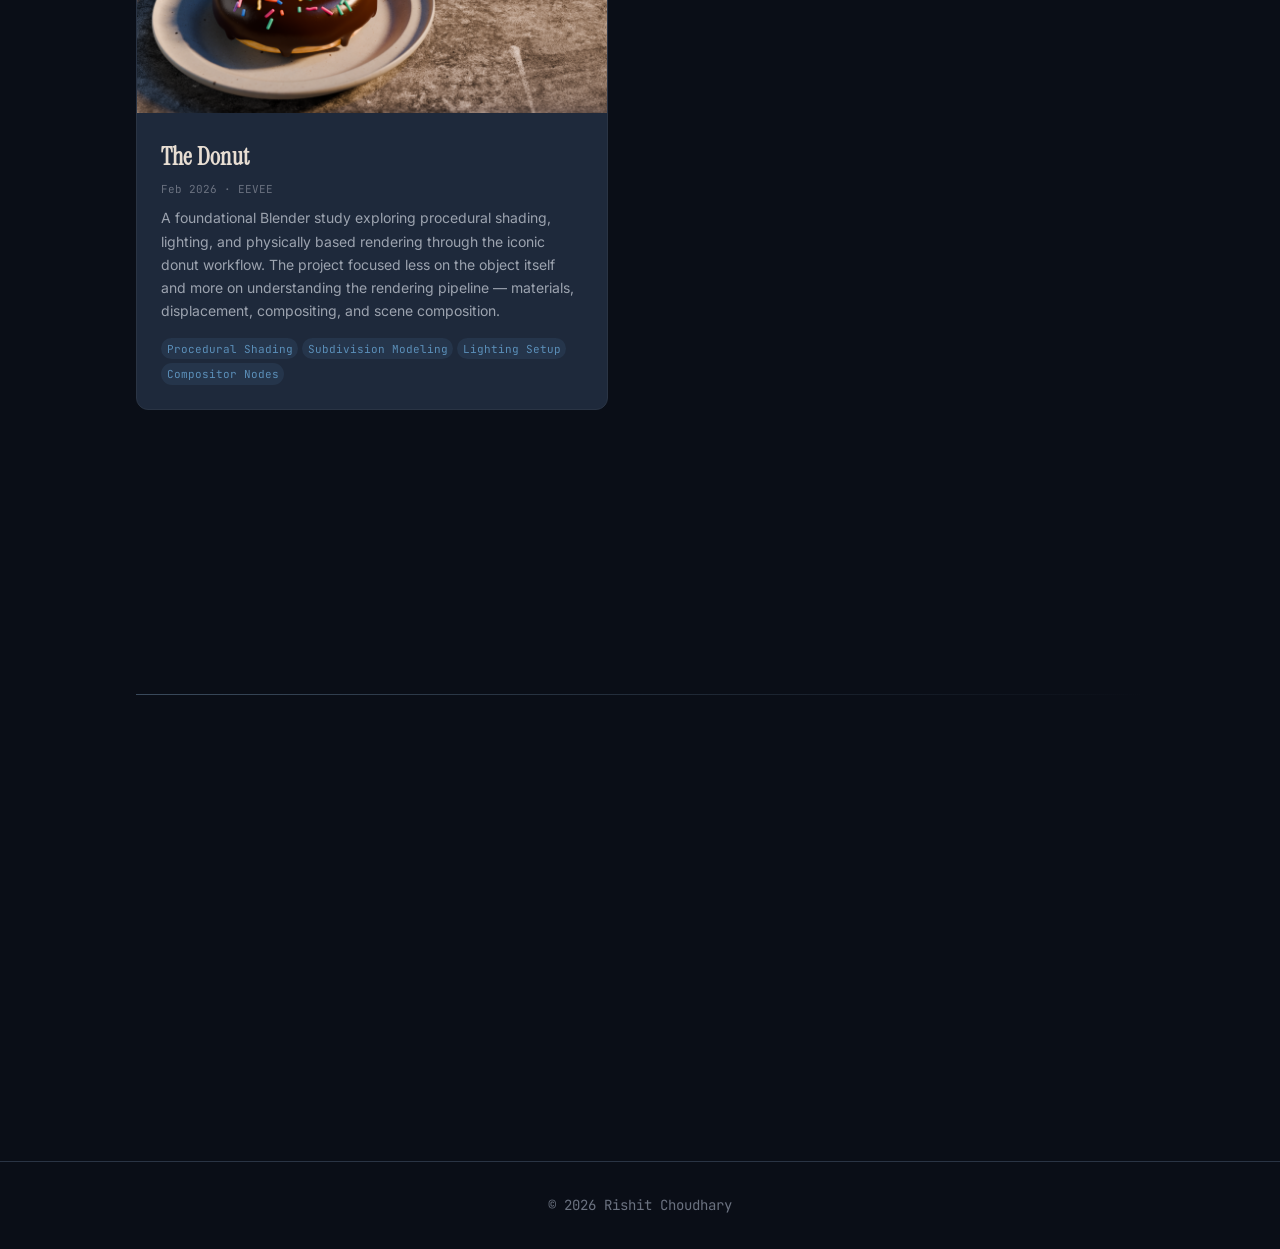
==== commit b74d8e8e: "Motto change" ====
--- a/index.html
+++ b/index.html
@@ -55,7 +55,6 @@
                 <p class="hero__subtitle"></p>
             </div>
 
-            <div class="hero__system-label"></div>
         </section>
 
         <!-- Philosophy Section -->
--- a/assets/css/main.css
+++ b/assets/css/main.css
@@ -505,6 +505,7 @@
     letter-spacing: 0.15em;
     text-transform: uppercase;
     margin-bottom: var(--space-lg);
+    font-weight: bold;
 }
 
 .hero__title {
@@ -517,28 +518,14 @@
 }
 
 .hero__subtitle {
-    font-family:
-        'Inter',
-        -apple-system,
-        BlinkMacSystemFont,
-        'Segoe UI',
-        system-ui,
-        sans-serif;
-    font-size: clamp(1rem, 2vw, 1.25rem);
-    color: var(--text-secondary);
-    max-width: 36rem;
+    font-family: 'Instrument Serif', Georgia, 'Times New Roman', serif;
+    font-size: clamp(1.25rem, 3vw, 2rem);
+    color: rgba(255, 255, 255, 0.92);
+    letter-spacing: 0.12em;
     line-height: var(--lh-body);
-}
-
-.hero__system-label {
-    font-family: 'JetBrains Mono', 'SF Mono', 'Fira Code', 'Cascadia Code', monospace;
-    font-size: var(--tiny-size);
-    color: var(--text-tertiary);
-    letter-spacing: 0.1em;
-    position: absolute;
-    bottom: 2rem;
-    right: var(--content-padding);
-    z-index: 2;
+    font-style: italic;
+    font-weight: bold;
+    text-shadow: 0 0 60px rgba(255, 255, 255, 0.08);
 }
 
 /* ------------------------------------------------------------
@@ -2260,13 +2247,6 @@
         font-size: clamp(2.5rem, 10vw, 4rem);
     }
 
-    .hero__system-label {
-        position: relative;
-        bottom: auto;
-        right: auto;
-        margin-top: var(--space-xl);
-    }
-
     /* Philosophy */
     .philosophy__content {
         grid-template-columns: 1fr;
